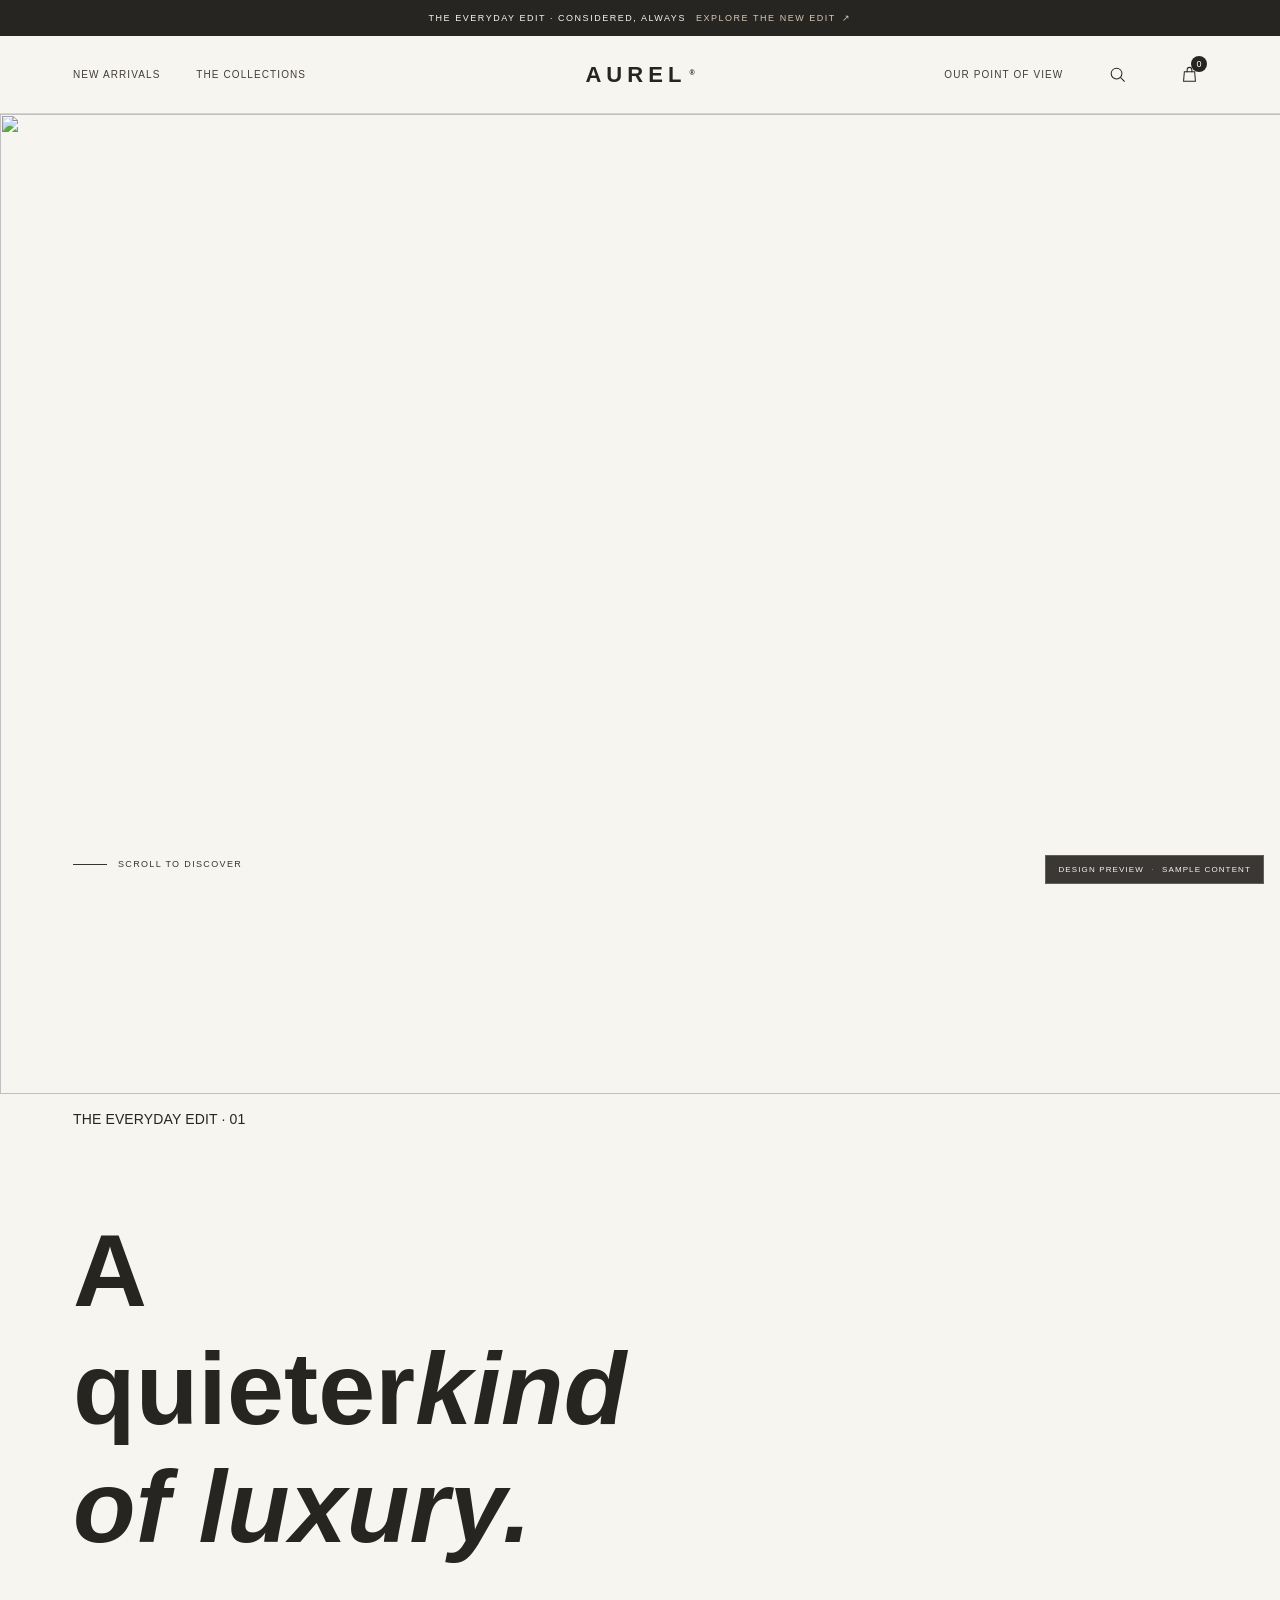
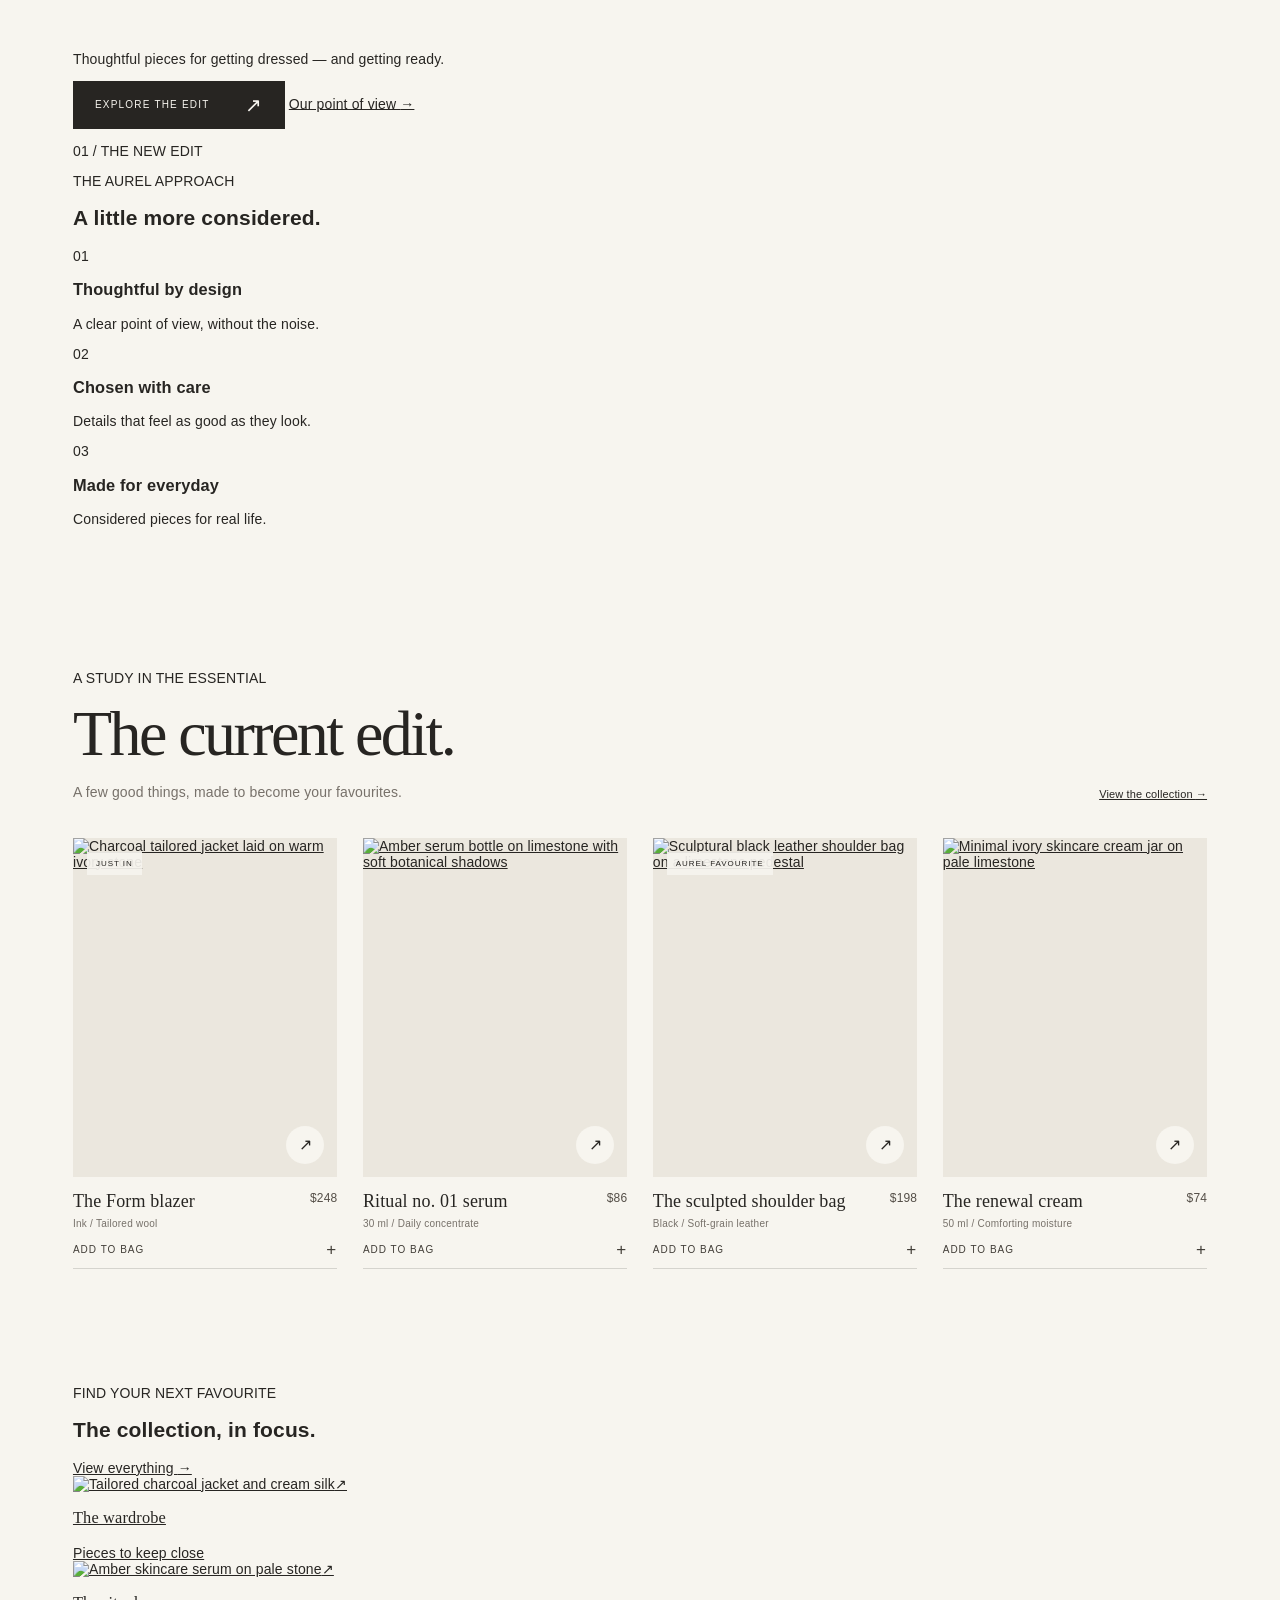
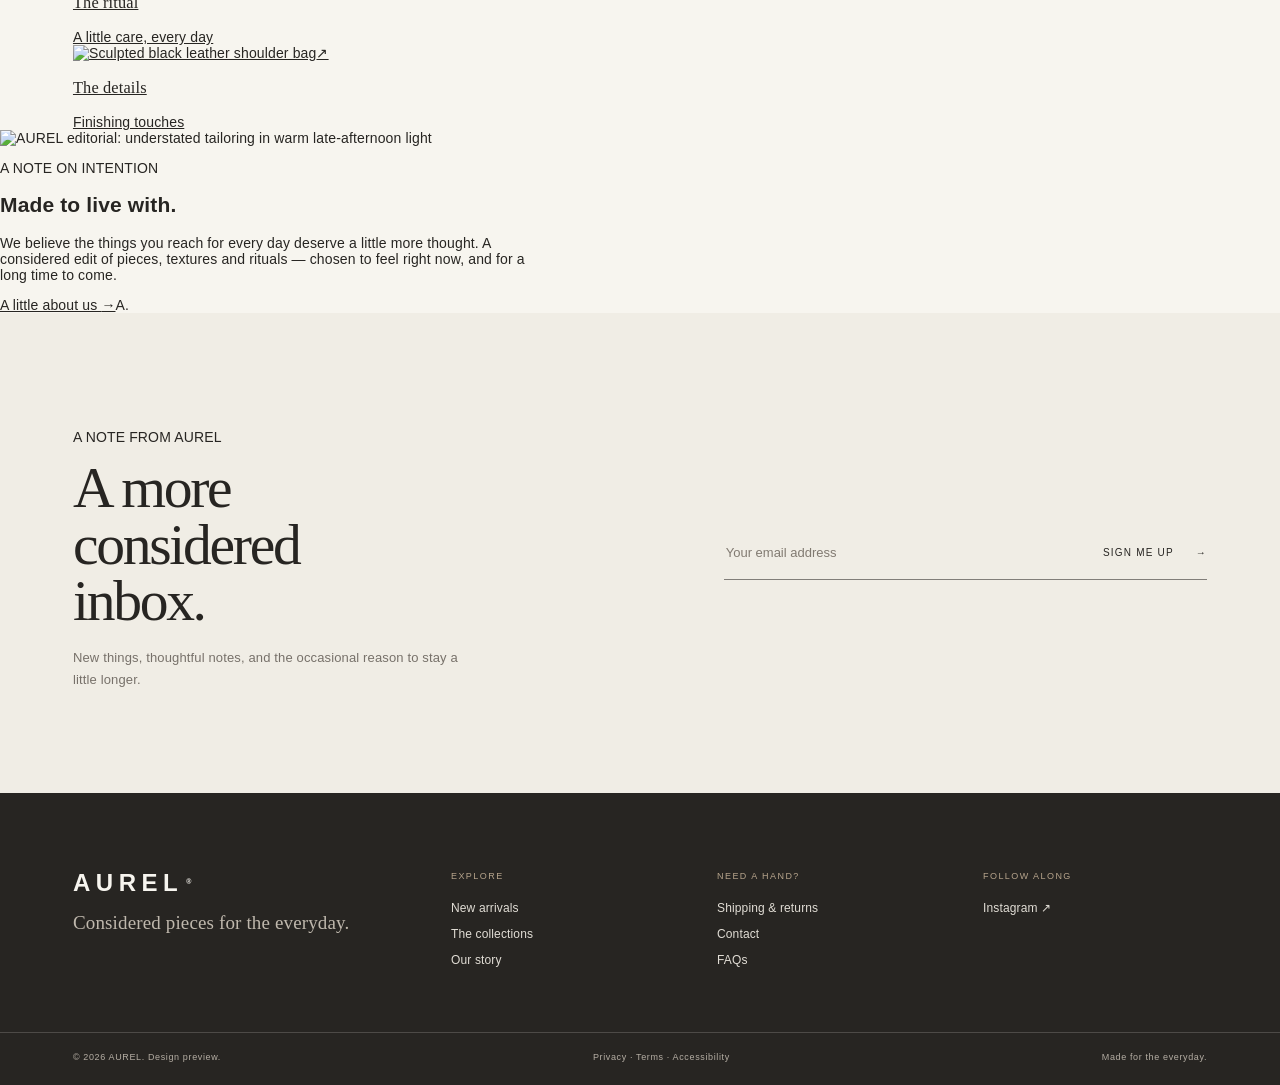
==== GAMANA/preview/index.html @ b832d26c "Build AUREL premium Shopify theme Co-authored-by: arena-agent <297053741+arena-agent@users.noreply.g" ====
<!doctype html>
<html lang="en">
  <head>
    <meta charset="utf-8">
    <meta name="viewport" content="width=device-width, initial-scale=1">
    <meta name="theme-color" content="#f7f5ef">
    <meta name="description" content="AUREL — a designer-led, premium Shopify theme preview.">
    <title>AUREL — A quieter kind of luxury</title>
    <link rel="stylesheet" href="assets/atelier.css">
    <link rel="stylesheet" href="preview.css">
  </head>
  <body class="atelier-demo">
    <a class="skip-link" href="#main">Skip to content</a>

    <div class="demo-announcement">
      <span>THE EVERYDAY EDIT · CONSIDERED, ALWAYS</span>
      <a href="#new" aria-label="Explore the new edit">Explore the new edit <span aria-hidden="true">↗</span></a>
    </div>

    <header class="demo-header">
      <button class="demo-menu-toggle" type="button" aria-expanded="false" aria-controls="mobileMenu" aria-label="Open menu">
        <span></span><span></span>
      </button>
      <nav class="demo-nav demo-nav--left" aria-label="Main navigation">
        <a href="#new">New arrivals</a>
        <a href="#collections">The collections</a>
      </nav>
      <a class="demo-wordmark" href="#top" aria-label="AUREL home">AUREL<span>®</span></a>
      <nav class="demo-nav demo-nav--right" aria-label="More navigation">
        <a href="#story">Our point of view</a>
        <button class="demo-icon-button" type="button" data-open-search aria-label="Search products">
          <svg viewBox="0 0 24 24" aria-hidden="true"><circle cx="10.8" cy="10.8" r="6.8"></circle><path d="m16 16 5 5"></path></svg>
        </button>
        <button class="demo-icon-button demo-bag-button" type="button" data-open-cart aria-label="Open shopping bag, 0 items">
          <svg viewBox="0 0 24 24" aria-hidden="true"><path d="M5.5 8.5h13l1 12h-15l1-12Z"></path><path d="M9 9V6a3 3 0 0 1 6 0v3"></path></svg>
          <span class="demo-cart-count" aria-live="polite">0</span>
        </button>
      </nav>
      <button class="demo-icon-button demo-mobile-search" type="button" data-open-search aria-label="Search products">
        <svg viewBox="0 0 24 24" aria-hidden="true"><circle cx="10.8" cy="10.8" r="6.8"></circle><path d="m16 16 5 5"></path></svg>
      </button>
    </header>

    <nav class="demo-mobile-menu" id="mobileMenu" aria-label="Mobile navigation" hidden>
      <a href="#new">New arrivals <span>01</span></a>
      <a href="#collections">The collections <span>02</span></a>
      <a href="#story">Our point of view <span>03</span></a>
    </nav>

    <main id="main">
      <section class="atelier-hero" id="top" aria-labelledby="hero-title">
        <div class="atelier-hero__media" aria-hidden="true">
          <img class="atelier-hero__image" src="assets/placeholder-editorial-hero.jpg" alt="" width="1568" height="980" fetchpriority="high">
        </div>
        <div class="atelier-hero__veil" aria-hidden="true"></div>
        <div class="atelier-hero__inner page-width">
          <div class="atelier-hero__copy">
            <p class="atelier-eyebrow">THE EVERYDAY EDIT · 01</p>
            <h1 class="atelier-hero__title" id="hero-title"><span>A quieter</span><em>kind of luxury.</em></h1>
            <p class="atelier-hero__body">Thoughtful pieces for getting dressed — and getting ready.</p>
            <div class="atelier-hero__actions">
              <a class="demo-button atelier-button" href="#new"><span>Explore the edit</span><span class="atelier-button__arrow" aria-hidden="true">↗</span></a>
              <a class="atelier-text-link" href="#story">Our point of view <span aria-hidden="true">→</span></a>
            </div>
          </div>
          <p class="atelier-hero__index" aria-hidden="true"><span>01</span> / THE NEW EDIT</p>
        </div>
        <div class="demo-scroll-hint" aria-hidden="true"><span></span>Scroll to discover</div>
      </section>

      <section class="atelier-values" aria-labelledby="values-title">
        <div class="atelier-values__inner page-width">
          <div class="atelier-values__intro">
            <p class="atelier-eyebrow">THE AUREL APPROACH</p>
            <h2 class="atelier-values__heading" id="values-title">A little more considered.</h2>
          </div>
          <div class="atelier-values__list">
            <article class="atelier-values__item"><span class="atelier-values__number">01</span><h3>Thoughtful by design</h3><p>A clear point of view, without the noise.</p></article>
            <article class="atelier-values__item"><span class="atelier-values__number">02</span><h3>Chosen with care</h3><p>Details that feel as good as they look.</p></article>
            <article class="atelier-values__item"><span class="atelier-values__number">03</span><h3>Made for everyday</h3><p>Considered pieces for real life.</p></article>
          </div>
        </div>
      </section>

      <section class="demo-products page-width" id="new" aria-labelledby="products-title">
        <div class="demo-section-heading">
          <div>
            <p class="atelier-eyebrow">A STUDY IN THE ESSENTIAL</p>
            <h2 id="products-title">The current edit.</h2>
            <p class="demo-section-intro">A few good things, made to become your favourites.</p>
          </div>
          <a class="atelier-text-link demo-view-all" href="#collections">View the collection <span aria-hidden="true">→</span></a>
        </div>
        <div class="demo-product-grid">
          <article class="demo-product-card">
            <a class="demo-product-image" href="#collections" aria-label="View The Form blazer">
              <span class="demo-product-tag">JUST IN</span>
              <img src="assets/placeholder-garment.jpg" alt="Charcoal tailored jacket laid on warm ivory stone" width="1024" height="1280" loading="lazy">
              <span class="demo-product-view" aria-hidden="true">↗</span>
            </a>
            <div class="demo-product-copy"><a href="#collections" class="demo-product-name">The Form blazer</a><span class="demo-product-price">$248</span><span class="demo-product-note">Ink / Tailored wool</span></div>
            <button class="demo-quick-add" type="button" data-add-item="The Form blazer">Add to bag <span aria-hidden="true">+</span></button>
          </article>
          <article class="demo-product-card">
            <a class="demo-product-image" href="#collections" aria-label="View Ritual no. 01 serum">
              <img src="assets/placeholder-serum.jpg" alt="Amber serum bottle on limestone with soft botanical shadows" width="1024" height="1280" loading="lazy">
              <span class="demo-product-view" aria-hidden="true">↗</span>
            </a>
            <div class="demo-product-copy"><a href="#collections" class="demo-product-name">Ritual no. 01 serum</a><span class="demo-product-price">$86</span><span class="demo-product-note">30 ml / Daily concentrate</span></div>
            <button class="demo-quick-add" type="button" data-add-item="Ritual no. 01 serum">Add to bag <span aria-hidden="true">+</span></button>
          </article>
          <article class="demo-product-card">
            <a class="demo-product-image" href="#collections" aria-label="View the Sculpted shoulder bag">
              <span class="demo-product-tag">AUREL FAVOURITE</span>
              <img src="assets/placeholder-bag.jpg" alt="Sculptural black leather shoulder bag on a limestone pedestal" width="1024" height="1280" loading="lazy">
              <span class="demo-product-view" aria-hidden="true">↗</span>
            </a>
            <div class="demo-product-copy"><a href="#collections" class="demo-product-name">The sculpted shoulder bag</a><span class="demo-product-price">$198</span><span class="demo-product-note">Black / Soft-grain leather</span></div>
            <button class="demo-quick-add" type="button" data-add-item="The sculpted shoulder bag">Add to bag <span aria-hidden="true">+</span></button>
          </article>
          <article class="demo-product-card">
            <a class="demo-product-image" href="#collections" aria-label="View the Renewal cream">
              <img src="assets/placeholder-cream.jpg" alt="Minimal ivory skincare cream jar on pale limestone" width="1024" height="1280" loading="lazy">
              <span class="demo-product-view" aria-hidden="true">↗</span>
            </a>
            <div class="demo-product-copy"><a href="#collections" class="demo-product-name">The renewal cream</a><span class="demo-product-price">$74</span><span class="demo-product-note">50 ml / Comforting moisture</span></div>
            <button class="demo-quick-add" type="button" data-add-item="The renewal cream">Add to bag <span aria-hidden="true">+</span></button>
          </article>
        </div>
        <a class="atelier-text-link demo-mobile-view-all" href="#collections">View the collection <span aria-hidden="true">→</span></a>
      </section>

      <section class="atelier-categories page-width" id="collections" aria-labelledby="collections-title">
        <div class="atelier-categories__heading-row">
          <div><p class="atelier-eyebrow">FIND YOUR NEXT FAVOURITE</p><h2 id="collections-title">The collection, in focus.</h2></div>
          <a class="atelier-text-link atelier-categories__all" href="#new">View everything <span aria-hidden="true">→</span></a>
        </div>
        <div class="atelier-categories__grid">
          <a class="atelier-category" href="#new"><div class="atelier-category__media"><img class="atelier-category__image" src="assets/placeholder-garment.jpg" alt="Tailored charcoal jacket and cream silk" width="1024" height="1280" loading="lazy"><span class="atelier-category__arrow" aria-hidden="true">↗</span></div><div class="atelier-category__meta"><h3>The wardrobe</h3><span>Pieces to keep close</span></div></a>
          <a class="atelier-category" href="#new"><div class="atelier-category__media"><img class="atelier-category__image" src="assets/placeholder-serum.jpg" alt="Amber skincare serum on pale stone" width="1024" height="1280" loading="lazy"><span class="atelier-category__arrow" aria-hidden="true">↗</span></div><div class="atelier-category__meta"><h3>The ritual</h3><span>A little care, every day</span></div></a>
          <a class="atelier-category" href="#new"><div class="atelier-category__media"><img class="atelier-category__image" src="assets/placeholder-bag.jpg" alt="Sculpted black leather shoulder bag" width="1024" height="1280" loading="lazy"><span class="atelier-category__arrow" aria-hidden="true">↗</span></div><div class="atelier-category__meta"><h3>The details</h3><span>Finishing touches</span></div></a>
        </div>
      </section>

      <section class="atelier-story" id="story" aria-labelledby="story-title">
        <div class="atelier-story__media"><img class="atelier-story__image" src="assets/placeholder-editorial-hero.jpg" alt="AUREL editorial: understated tailoring in warm late-afternoon light" width="1568" height="980" loading="lazy"></div>
        <div class="atelier-story__content"><div class="atelier-story__content-inner"><p class="atelier-eyebrow">A NOTE ON INTENTION</p><h2 class="atelier-story__title" id="story-title">Made to live with.</h2><div class="atelier-story__body"><p>We believe the things you reach for every day deserve a little more thought. A considered edit of pieces, textures and rituals — chosen to feel right now, and for a long time to come.</p></div><a class="atelier-text-link" href="#footer">A little about us <span aria-hidden="true">→</span></a><span class="atelier-story__mark" aria-hidden="true">A.</span></div></div>
      </section>

      <section class="demo-newsletter" aria-labelledby="newsletter-title">
        <div class="demo-newsletter__inner page-width">
          <div><p class="atelier-eyebrow">A NOTE FROM AUREL</p><h2 id="newsletter-title">A more considered inbox.</h2><p>New things, thoughtful notes, and the occasional reason to stay a little longer.</p></div>
          <form class="demo-newsletter-form" id="newsletterForm">
            <label class="visually-hidden" for="newsletterEmail">Your email address</label>
            <input id="newsletterEmail" name="email" type="email" placeholder="Your email address" autocomplete="email" required>
            <button type="submit" aria-label="Sign up for email notes">Sign me up <span aria-hidden="true">→</span></button>
            <p class="demo-newsletter-status" id="newsletterStatus" aria-live="polite"></p>
          </form>
        </div>
      </section>
    </main>

    <footer class="demo-footer" id="footer">
      <div class="demo-footer__top page-width">
        <div class="demo-footer__brand"><a class="demo-wordmark" href="#top">AUREL<span>®</span></a><p>Considered pieces for the everyday.</p></div>
        <div class="demo-footer__column"><p class="demo-footer__label">Explore</p><a href="#new">New arrivals</a><a href="#collections">The collections</a><a href="#story">Our story</a></div>
        <div class="demo-footer__column"><p class="demo-footer__label">Need a hand?</p><a href="#footer">Shipping & returns</a><a href="#footer">Contact</a><a href="#footer">FAQs</a></div>
        <div class="demo-footer__social"><p class="demo-footer__label">Follow along</p><a href="#footer" aria-label="Instagram">Instagram ↗</a></div>
      </div>
      <div class="demo-footer__bottom page-width"><span>© 2026 AUREL. Design preview.</span><span>Privacy · Terms · Accessibility</span><span>Made for the everyday.</span></div>
    </footer>

    <dialog class="demo-dialog" id="searchDialog" aria-labelledby="searchTitle">
      <div class="demo-dialog__top"><p class="atelier-eyebrow">SEARCH THE EDIT</p><button type="button" class="demo-close" data-close-dialog aria-label="Close search">×</button></div>
      <h2 id="searchTitle">What are you looking for?</h2>
      <form class="demo-search-form" method="dialog"><label class="visually-hidden" for="searchInput">Search products</label><input id="searchInput" type="search" placeholder="Try “serum” or “everyday bag”"><button type="submit" aria-label="Search">↗</button></form>
      <p class="demo-dialog-note">This is a visual prototype. Search will connect to Shopify when the theme is installed.</p>
    </dialog>

    <dialog class="demo-dialog demo-cart-dialog" id="cartDialog" aria-labelledby="cartTitle">
      <div class="demo-dialog__top"><p class="atelier-eyebrow">YOUR BAG <span id="dialogCartCount">(0)</span></p><button type="button" class="demo-close" data-close-dialog aria-label="Close shopping bag">×</button></div>
      <h2 id="cartTitle">Good things, thoughtfully chosen.</h2>
      <p id="cartMessage">Your bag is waiting for something special.</p>
      <a class="demo-button" href="#new" data-close-dialog>Continue exploring <span aria-hidden="true">→</span></a>
      <p class="demo-dialog-note">Sample cart only. Real products, prices and checkout are powered by Shopify in the finished theme.</p>
    </dialog>

    <aside class="preview-note" aria-label="Preview information">DESIGN PREVIEW <span>·</span> SAMPLE CONTENT</aside>
    <script src="preview.js" defer></script>
  </body>
</html>
---- GAMANA/preview/preview.css ----
:root {
  --demo-paper: #f7f5ef;
  --demo-ink: #272522;
  --demo-muted: #77716a;
  --demo-line: rgba(39, 37, 34, 0.16);
  --atelier-display-font: Georgia, 'Times New Roman', serif;
}

* { box-sizing: border-box; }
html { scroll-behavior: smooth; }
body.atelier-demo {
  margin: 0;
  background: var(--demo-paper);
  color: var(--demo-ink);
  font-family: Arial, Helvetica, sans-serif;
  font-size: 14px;
  letter-spacing: .01em;
  -webkit-font-smoothing: antialiased;
}
button, input { font: inherit; }
a { color: inherit; }
.page-width { width: min(100%, 1500px); margin-inline: auto; padding-inline: clamp(22px, 5.7vw, 88px); }
.visually-hidden, .skip-link:not(:focus) { position: absolute; width: 1px; height: 1px; padding: 0; margin: -1px; overflow: hidden; clip: rect(0,0,0,0); white-space: nowrap; border: 0; }
.skip-link:focus { position: fixed; z-index: 100; top: 12px; left: 12px; padding: 12px 18px; background: #fff; color: #111; }

.demo-announcement { height: 36px; display: flex; align-items: center; justify-content: center; gap: 10px; padding-inline: 16px; background: #272522; color: #f7f5ef; font-size: 9px; letter-spacing: .17em; text-transform: uppercase; }
.demo-announcement a { display: inline-flex; align-items: center; gap: 6px; color: #d7c8b2; text-decoration: none; }
.demo-announcement a:hover { color: #fff; }
.demo-header { position: relative; z-index: 10; display: grid; grid-template-columns: 1fr auto 1fr; align-items: center; height: 78px; padding-inline: clamp(22px, 5.7vw, 88px); border-bottom: 1px solid var(--demo-line); background: var(--demo-paper); }
.demo-nav { display: flex; align-items: center; gap: clamp(17px, 2.8vw, 42px); }
.demo-nav a { color: #413d37; font-size: 10px; letter-spacing: .11em; text-decoration: none; text-transform: uppercase; transition: color 160ms; }
.demo-nav a:hover { color: #9d8162; }
.demo-nav--right { justify-content: flex-end; }
.demo-wordmark { font-family: Arial, Helvetica, sans-serif; font-size: 22px; font-weight: 600; letter-spacing: .23em; line-height: 1; text-decoration: none; }
.demo-wordmark span { position: relative; top: -7px; margin-left: 3px; font-size: 7px; letter-spacing: 0; }
.demo-icon-button, .demo-menu-toggle { position: relative; display: inline-grid; width: 36px; height: 36px; place-items: center; padding: 0; border: 0; background: transparent; color: #272522; cursor: pointer; }
.demo-icon-button svg { width: 19px; height: 19px; fill: none; stroke: currentColor; stroke-width: 1.3; }
.demo-icon-button:hover { color: #a58a68; }
.demo-cart-count { position: absolute; top: -1px; right: 0; display: grid; min-width: 16px; height: 16px; place-items: center; border-radius: 50%; background: #272522; color: #fff; font-size: 9px; }
.demo-mobile-search, .demo-menu-toggle, .demo-mobile-menu { display: none; }
.demo-menu-toggle span { display: block; width: 18px; height: 1px; background: #272522; transition: transform 160ms; }
.demo-menu-toggle span + span { margin-top: 5px; }
.demo-menu-toggle[aria-expanded="true"] span:first-child { transform: translateY(3px) rotate(45deg); }
.demo-menu-toggle[aria-expanded="true"] span:last-child { transform: translateY(-3px) rotate(-45deg); }

.atelier-demo .atelier-hero { min-height: min(76vh, 820px); min-height: clamp(570px, 76vh, 820px); }
.atelier-demo .atelier-hero__image { object-position: 56% center; }
.atelier-demo .atelier-hero__copy { max-width: 650px; }
.atelier-demo .atelier-hero__title { font-size: clamp(58px, 8vw, 112px); }
.atelier-demo .atelier-eyebrow { font-family: Arial, Helvetica, sans-serif; }
.atelier-demo .atelier-hero .atelier-button { text-decoration: none; }
.atelier-demo .atelier-button__arrow { font-size: 20px; }
.demo-button { display: inline-flex; min-height: 48px; align-items: center; justify-content: space-between; gap: 35px; padding: 0 22px; background: #272522; color: #f7f5ef; font-size: 10px; font-weight: 500; letter-spacing: .12em; text-decoration: none; text-transform: uppercase; transition: background 160ms, color 160ms, transform 160ms; }
.demo-button:hover { background: transparent; color: #272522; transform: translateY(-2px); }
.demo-scroll-hint { position: absolute; left: clamp(22px, 5.7vw, 88px); bottom: 31px; display: flex; align-items: center; gap: 11px; color: #38342e; font-size: 9px; letter-spacing: .15em; text-transform: uppercase; }
.demo-scroll-hint span { width: 34px; height: 1px; background: currentColor; }

.atelier-demo .atelier-values__inner { max-width: 1500px; }
.demo-products { max-width: 1500px; padding-top: clamp(72px, 9vw, 126px); padding-bottom: clamp(75px, 8vw, 110px); }
.demo-section-heading { display: flex; align-items: end; justify-content: space-between; gap: 30px; margin-bottom: 34px; }
.demo-section-heading .atelier-eyebrow { margin-bottom: 16px; }
.demo-section-heading h2 { margin: 0; font-family: var(--atelier-display-font); font-size: clamp(42px, 5vw, 66px); font-weight: 400; letter-spacing: -.04em; line-height: 1; }
.demo-section-intro { margin: 15px 0 0; color: var(--demo-muted); font-size: 14px; line-height: 1.6; }
.demo-view-all { margin-bottom: 4px; font-size: 11px; }
.demo-product-grid { display: grid; grid-template-columns: repeat(4, minmax(0,1fr)); gap: clamp(13px, 2vw, 28px); }
.demo-product-card { min-width: 0; }
.demo-product-image { position: relative; display: block; overflow: hidden; aspect-ratio: .78; background: #ebe7de; }
.demo-product-image img { display: block; width: 100%; height: 100%; object-fit: cover; transition: transform .7s cubic-bezier(.2,.65,.3,1); }
.demo-product-card:hover .demo-product-image img { transform: scale(1.035); }
.demo-product-tag { position: absolute; z-index: 1; top: 14px; left: 14px; padding: 7px 9px; background: rgba(247,245,239,.92); color: #272522; font-size: 8px; letter-spacing: .12em; }
.demo-product-view { position: absolute; right: 13px; bottom: 13px; display: grid; width: 38px; height: 38px; place-items: center; border-radius: 50%; background: var(--demo-paper); color: var(--demo-ink); font-size: 16px; transition: transform 180ms; }
.demo-product-card:hover .demo-product-view { transform: rotate(45deg); }
.demo-product-copy { display: grid; grid-template-columns: 1fr auto; gap: 6px 8px; padding-top: 14px; }
.demo-product-name { overflow: hidden; color: var(--demo-ink); font-family: var(--atelier-display-font); font-size: 18px; text-overflow: ellipsis; text-decoration: none; white-space: nowrap; }
.demo-product-price { color: #544e47; font-size: 12px; }
.demo-product-note { grid-column: 1 / -1; color: var(--demo-muted); font-size: 10px; letter-spacing: .025em; }
.demo-quick-add { display: flex; width: 100%; justify-content: space-between; align-items: center; margin-top: 11px; padding: 0 0 8px; border: 0; border-bottom: 1px solid var(--demo-line); background: transparent; color: #423e38; cursor: pointer; font-size: 10px; letter-spacing: .1em; text-align: left; text-transform: uppercase; transition: border-color 160ms, color 160ms; }
.demo-quick-add span { font-size: 17px; }
.demo-quick-add:hover { border-color: #272522; color: #9d8162; }
.demo-mobile-view-all { display: none; }

.atelier-demo .atelier-categories { max-width: 1500px; }
.atelier-demo .atelier-category__meta h3 { font-family: var(--atelier-display-font); font-weight: 400; }
.atelier-demo .atelier-story__content-inner { max-width: 540px; }
.demo-newsletter { padding: clamp(62px, 8vw, 108px) 0; background: #f0ede5; }
.demo-newsletter__inner { display: grid; grid-template-columns: 1.1fr .9fr; gap: 60px; align-items: center; }
.demo-newsletter .atelier-eyebrow { margin-bottom: 15px; }
.demo-newsletter h2 { max-width: 10ch; margin: 0; font-family: var(--atelier-display-font); font-size: clamp(39px, 4.5vw, 61px); font-weight: 400; letter-spacing: -.04em; line-height: .98; }
.demo-newsletter__inner > div > p:last-child { max-width: 410px; margin: 17px 0 0; color: var(--demo-muted); font-size: 13px; line-height: 1.7; }
.demo-newsletter-form { position: relative; display: grid; grid-template-columns: 1fr auto; align-items: center; gap: 15px; border-bottom: 1px solid rgba(39,37,34,.55); }
.demo-newsletter-form input { width: 100%; min-width: 0; height: 54px; border: 0; outline: 0; background: transparent; color: var(--demo-ink); font-size: 13px; }
.demo-newsletter-form input::placeholder { color: #817a71; }
.demo-newsletter-form button { display: flex; align-items: center; gap: 22px; padding: 14px 0; border: 0; background: transparent; color: var(--demo-ink); cursor: pointer; font-size: 10px; letter-spacing: .12em; text-transform: uppercase; }
.demo-newsletter-form button:hover { color: #9d8162; }
.demo-newsletter-status { position: absolute; top: 100%; left: 0; margin: 9px 0 0; color: #4b6e54; font-size: 12px; }

.demo-footer { background: #272522; color: #f7f5ef; }
.demo-footer__top { display: grid; grid-template-columns: 1.5fr 1fr 1fr 1fr; gap: 42px; padding-top: 78px; padding-bottom: 65px; }
.demo-footer .demo-wordmark { display: inline-block; font-size: 24px; }
.demo-footer__brand p { margin: 17px 0 0; color: #bfb8ad; font-family: var(--atelier-display-font); font-size: 19px; }
.demo-footer__column, .demo-footer__social { display: flex; flex-direction: column; align-items: flex-start; gap: 12px; }
.demo-footer__label { margin: 0 0 8px; color: #b6a48c; font-size: 9px; letter-spacing: .16em; text-transform: uppercase; }
.demo-footer__column a, .demo-footer__social a { color: #e1ddd5; font-size: 12px; text-decoration: none; }
.demo-footer__column a:hover, .demo-footer__social a:hover { color: #b6a48c; }
.demo-footer__bottom { display: flex; justify-content: space-between; gap: 20px; padding-top: 19px; padding-bottom: 23px; border-top: 1px solid rgba(247,245,239,.18); color: #b5aea4; font-size: 9px; letter-spacing: .07em; }

.demo-dialog { width: min(650px, calc(100vw - 32px)); max-width: none; padding: clamp(25px, 5vw, 48px); border: 0; background: #f7f5ef; color: var(--demo-ink); box-shadow: 0 18px 80px rgba(0,0,0,.28); }
.demo-dialog::backdrop { background: rgba(26,24,22,.48); backdrop-filter: blur(3px); }
.demo-dialog__top { display: flex; justify-content: space-between; align-items: center; }
.demo-dialog__top .atelier-eyebrow { margin: 0; font-size: 9px; }
.demo-close { display: grid; width: 40px; height: 40px; place-items: center; border: 1px solid var(--demo-line); background: transparent; color: var(--demo-ink); cursor: pointer; font-size: 24px; }
.demo-dialog h2 { max-width: 13ch; margin: 40px 0 25px; font-family: var(--atelier-display-font); font-size: clamp(36px, 6vw, 58px); font-weight: 400; letter-spacing: -.04em; line-height: 1; }
.demo-search-form { display: flex; border-bottom: 1px solid var(--demo-ink); }
.demo-search-form input { flex: 1; min-width: 0; height: 50px; border: 0; outline: 0; background: transparent; font-size: 14px; }
.demo-search-form button { width: 48px; border: 0; background: transparent; color: var(--demo-ink); cursor: pointer; font-size: 20px; }
.demo-dialog-note { margin: 24px 0 0; color: var(--demo-muted); font-size: 11px; line-height: 1.6; }
.demo-cart-dialog > p:not(.demo-dialog-note) { margin: 0 0 24px; color: var(--demo-muted); font-size: 14px; }
.demo-cart-dialog .demo-button { margin-bottom: 4px; }
.preview-note { position: fixed; z-index: 50; right: 16px; bottom: 16px; padding: 9px 12px; border: 1px solid rgba(255,255,255,.2); background: rgba(39,37,34,.91); color: #f7f5ef; font-size: 8px; letter-spacing: .14em; text-transform: uppercase; backdrop-filter: blur(8px); }
.preview-note span { padding: 0 4px; color: #c5a984; }

@media (min-width: 750px) and (max-width: 1050px) {
  .demo-nav { gap: 15px; }
  .demo-nav a { font-size: 9px; }
  .demo-wordmark { font-size: 19px; }
  .demo-product-grid { grid-template-columns: repeat(2, minmax(0,1fr)); }
  .demo-product-image { aspect-ratio: .84; }
}
@media (max-width: 749px) {
  .demo-announcement { height: 34px; gap: 8px; font-size: 8px; letter-spacing: .12em; }
  .demo-announcement a { display: none; }
  .demo-header { grid-template-columns: 1fr auto 1fr; height: 65px; padding-inline: 13px; }
  .demo-menu-toggle { display: grid; justify-self: start; }
  .demo-nav { display: none; }
  .demo-wordmark { font-size: 19px; letter-spacing: .2em; }
  .demo-mobile-search { display: inline-grid; justify-self: end; }
  .demo-header > .demo-icon-button:not(.demo-mobile-search) { display: none; }
  .demo-header .demo-nav--right { display: flex; position: absolute; right: 13px; top: 14px; }
  .demo-header .demo-nav--right > a, .demo-header .demo-nav--right > [data-open-search] { display: none; }
  .demo-header .demo-nav--right > .demo-bag-button { display: inline-grid; }
  .demo-mobile-menu { position: absolute; z-index: 9; top: 99px; left: 0; right: 0; display: none; padding: 18px 23px 28px; border-bottom: 1px solid var(--demo-line); background: var(--demo-paper); }
  .demo-mobile-menu.is-open { display: grid; }
  .demo-mobile-menu a { display: flex; justify-content: space-between; padding: 15px 0; border-bottom: 1px solid var(--demo-line); font-family: var(--atelier-display-font); font-size: 26px; text-decoration: none; }
  .demo-mobile-menu a span { align-self: center; color: var(--demo-muted); font-family: Arial, sans-serif; font-size: 9px; letter-spacing: .1em; }
  .atelier-demo .atelier-hero { min-height: min(74svh, 700px); min-height: clamp(560px, 74svh, 700px); }
  .atelier-demo .atelier-hero__image { object-position: 60% center; }
  .atelier-demo .atelier-hero__veil { background: linear-gradient(0deg, rgba(247,245,239,.83), rgba(247,245,239,.45) 48%, rgba(247,245,239,.03) 100%); }
  .atelier-demo .atelier-hero__inner { padding: 30px 24px 68px; }
  .atelier-demo .atelier-hero__copy { padding-top: 40px; }
  .atelier-demo .atelier-hero__title { max-width: 8ch; font-size: clamp(55px, 13vw, 82px); }
  .atelier-demo .atelier-hero__body { max-width: 310px; margin-top: 16px; font-size: 14px; }
  .atelier-demo .atelier-hero__actions { gap: 13px 19px; margin-top: 22px; }
  .atelier-demo .atelier-hero .atelier-button { min-width: 190px; min-height: 46px; padding-inline: 18px; font-size: 9px; }
  .atelier-demo .atelier-hero__index { right: 20px; bottom: 18px; font-size: 8px; }
  .demo-scroll-hint { display: none; }
  .atelier-demo .atelier-values { padding: 60px 0; }
  .atelier-demo .atelier-values__inner { gap: 34px; }
  .atelier-demo .atelier-values__heading { font-size: 45px; }
  .atelier-demo .atelier-values__list { gap: 18px; }
  .atelier-demo .atelier-values__item { padding-top: 12px; }
  .atelier-demo .atelier-values__number { font-size: 9px; }
  .atelier-demo .atelier-values__item h3 { font-size: 10px; }
  .atelier-demo .atelier-values__item p { font-size: 12px; }
  .demo-products { padding-top: 68px; padding-bottom: 65px; }
  .demo-section-heading { display: block; margin-bottom: 24px; }
  .demo-section-heading h2 { font-size: 46px; }
  .demo-section-intro { max-width: 280px; font-size: 12px; }
  .demo-view-all { display: none; }
  .demo-product-grid { grid-template-columns: repeat(2, minmax(0,1fr)); gap: 25px 12px; }
  .demo-product-image { aspect-ratio: .74; }
  .demo-product-tag { top: 9px; left: 8px; padding: 6px 7px; font-size: 7px; }
  .demo-product-view { right: 8px; bottom: 8px; width: 32px; height: 32px; font-size: 13px; }
  .demo-product-copy { gap: 5px; padding-top: 10px; }
  .demo-product-name { font-size: 14px; }
  .demo-product-price { font-size: 10px; }
  .demo-product-note { font-size: 9px; }
  .demo-quick-add { margin-top: 8px; font-size: 8px; }
  .demo-mobile-view-all { display: inline-flex; margin-top: 25px; }
  .atelier-demo .atelier-categories { padding-top: 65px; padding-bottom: 66px; }
  .atelier-demo .atelier-categories__heading-row { margin-bottom: 21px; }
  .atelier-demo .atelier-categories__heading-row h2 { font-size: 42px; }
  .atelier-demo .atelier-categories__all { margin-top: 10px; font-size: 10px; }
  .atelier-demo .atelier-categories__grid { gap: 22px 11px; }
  .atelier-demo .atelier-category__media { aspect-ratio: .73; }
  .atelier-demo .atelier-category__arrow { right: 8px; bottom: 8px; width: 31px; height: 31px; font-size: 12px; }
  .atelier-demo .atelier-category__meta { padding-top: 9px; }
  .atelier-demo .atelier-category__meta h3 { font-size: 16px; }
  .atelier-demo .atelier-category__meta span { margin-top: 4px; font-size: 9px; }
  .atelier-demo .atelier-story { grid-template-columns: 1fr; }
  .atelier-demo .atelier-story__media { min-height: 0; aspect-ratio: .88; }
  .atelier-demo .atelier-story__image { min-height: 0; aspect-ratio: .88; object-fit: cover; object-position: 75% center; }
  .atelier-demo .atelier-story__content { padding: 48px 24px 54px; }
  .atelier-demo .atelier-story__title { font-size: 57px; }
  .atelier-demo .atelier-story__body { font-size: 13px; }
  .atelier-demo .atelier-story__mark { margin-top: 30px; }
  .demo-newsletter { padding: 57px 0 65px; }
  .demo-newsletter__inner { grid-template-columns: 1fr; gap: 30px; }
  .demo-newsletter h2 { max-width: 9ch; font-size: 46px; }
  .demo-newsletter__inner > div > p:last-child { font-size: 12px; }
  .demo-newsletter-form { gap: 8px; }
  .demo-newsletter-form input { height: 48px; font-size: 12px; }
  .demo-newsletter-form button { gap: 9px; font-size: 9px; }
  .demo-footer__top { grid-template-columns: repeat(2, 1fr); gap: 35px 20px; padding-top: 52px; padding-bottom: 42px; }
  .demo-footer__brand { grid-column: 1 / -1; }
  .demo-footer__brand p { font-size: 16px; }
  .demo-footer__bottom { flex-direction: column; gap: 10px; padding-top: 17px; padding-bottom: 19px; font-size: 8px; }
  .demo-dialog { padding: 25px 22px; }
  .demo-dialog h2 { margin-top: 31px; font-size: 42px; }
  .preview-note { right: 9px; bottom: 9px; padding: 7px 9px; font-size: 7px; }
}
@media (prefers-reduced-motion: reduce) {
  *, *::before, *::after { scroll-behavior: auto !important; transition-duration: .01ms !important; animation-duration: .01ms !important; }
}
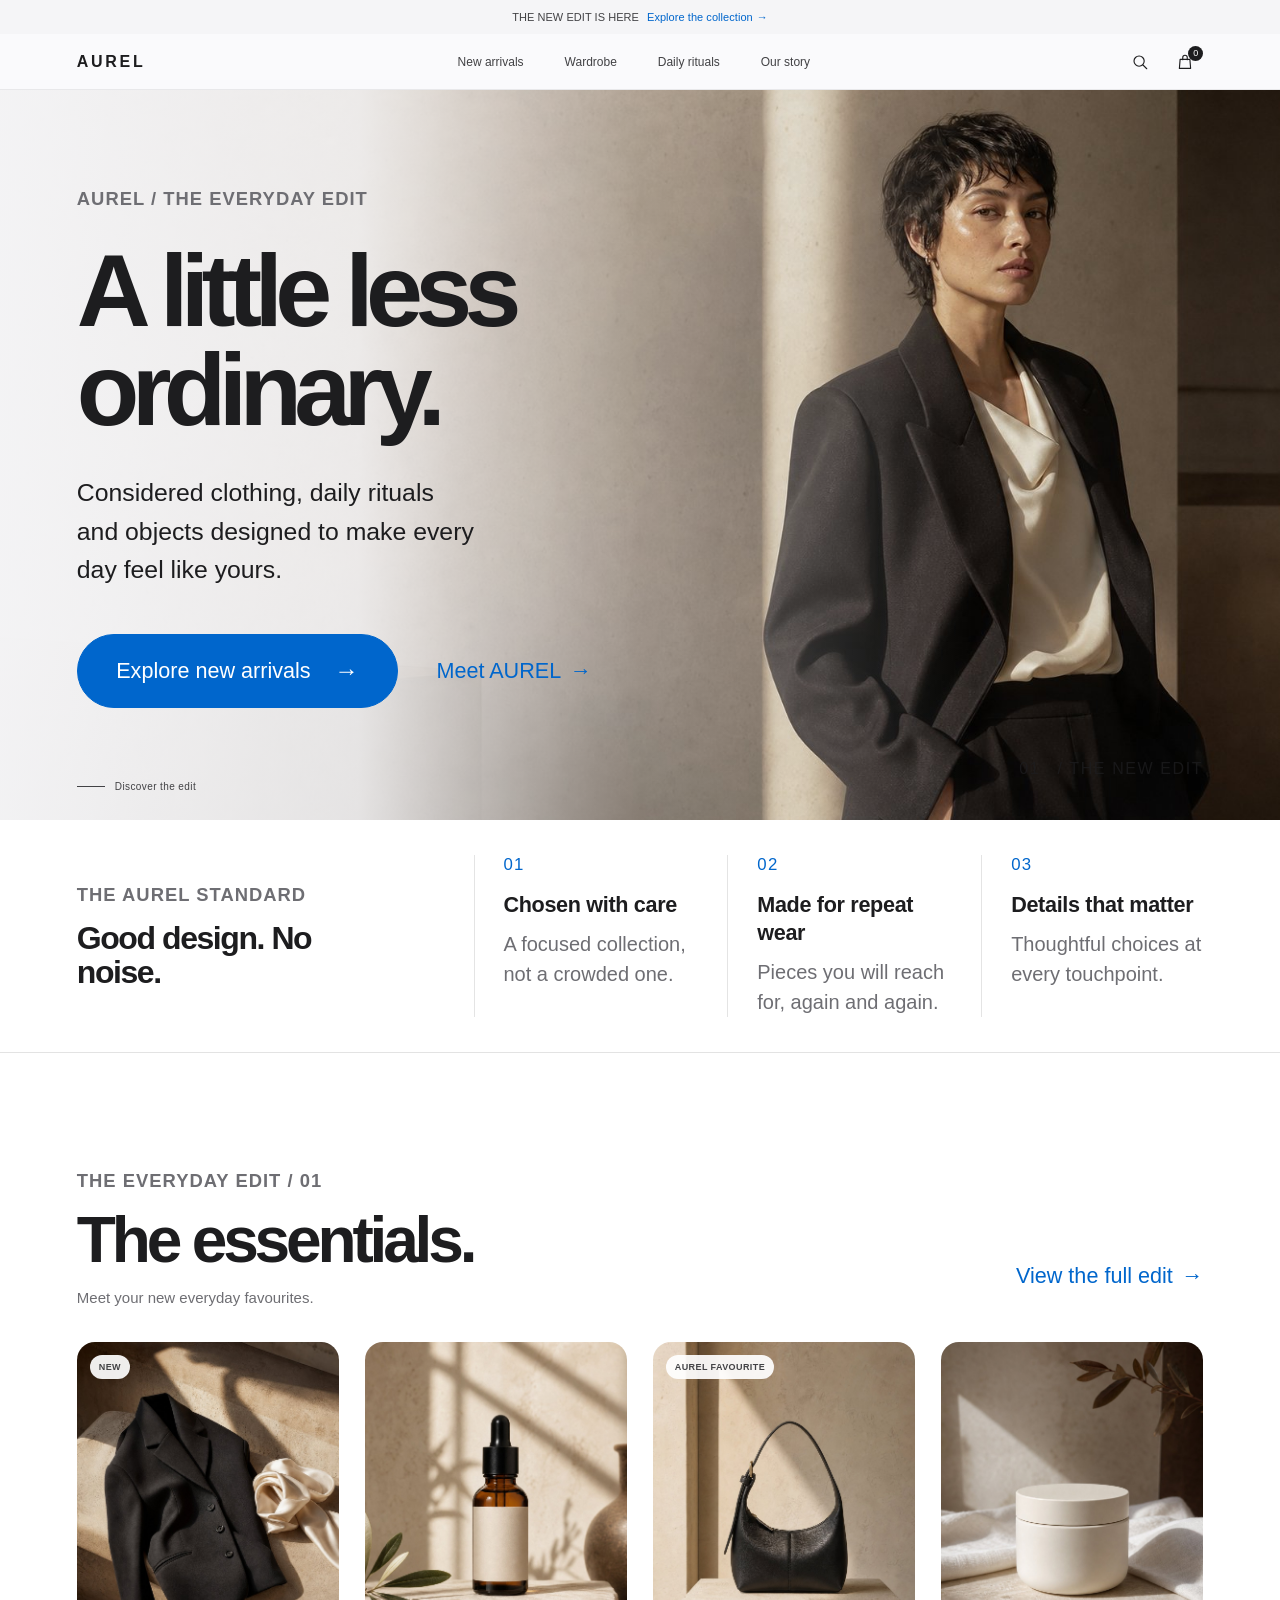
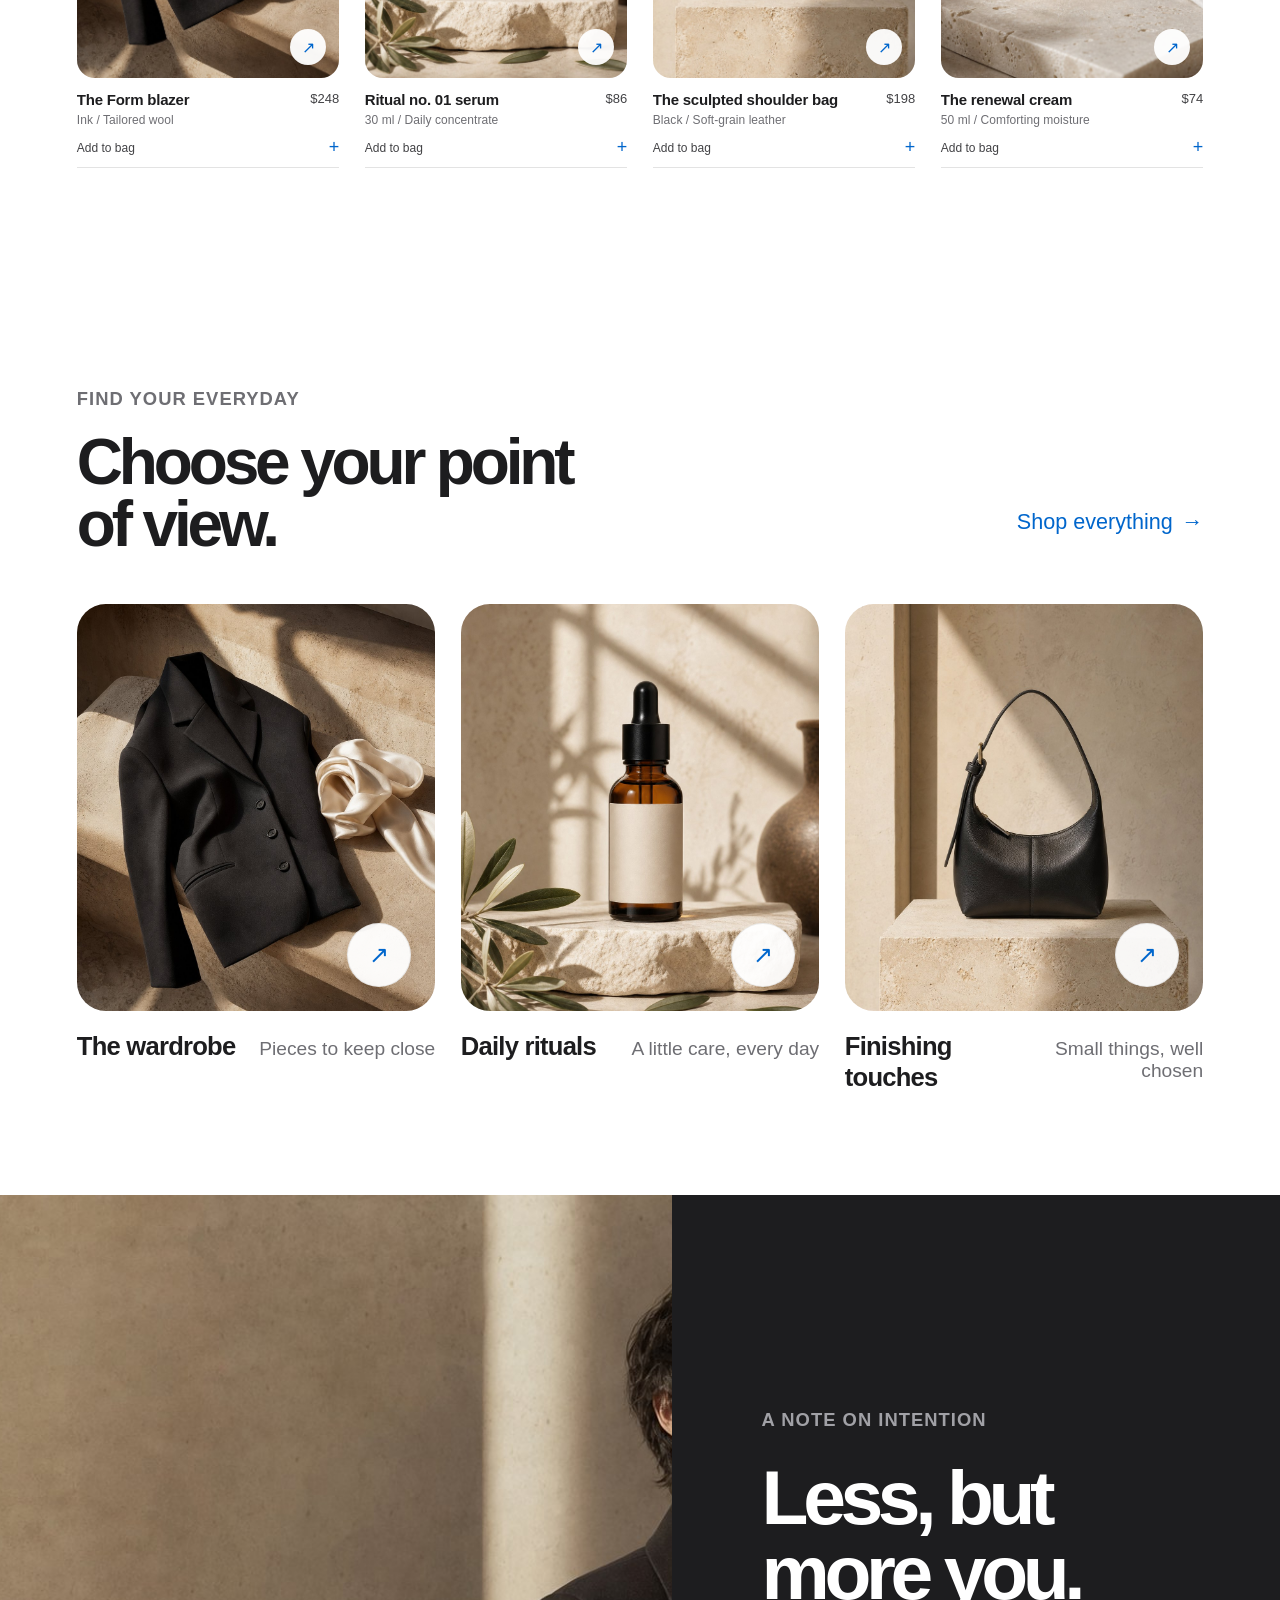
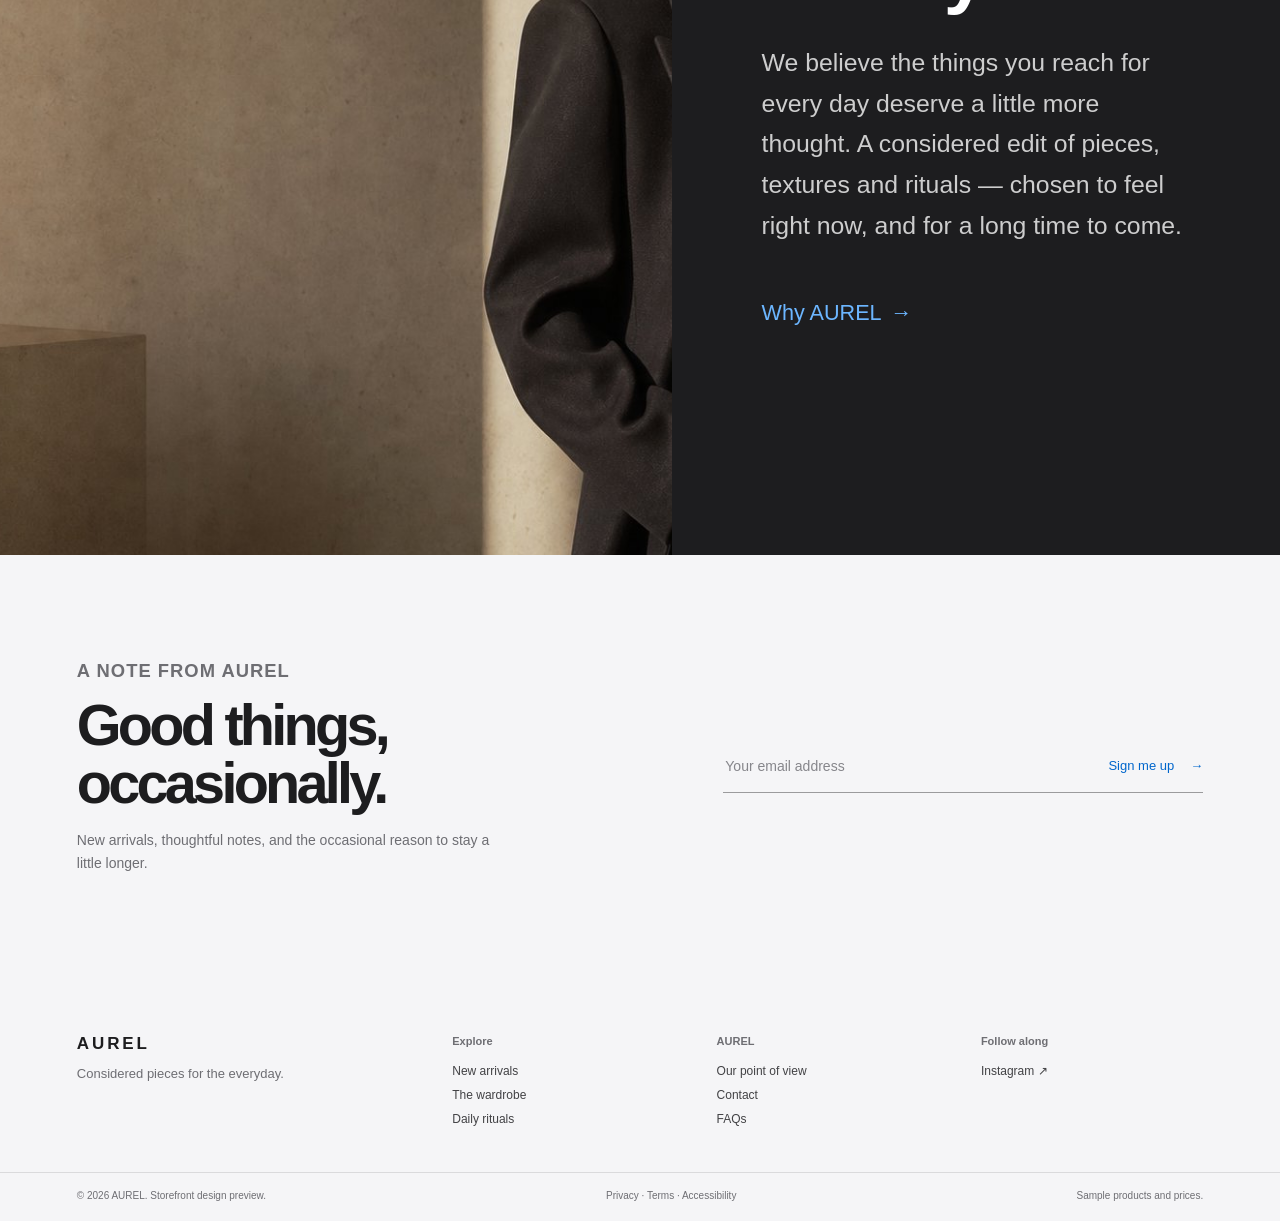
==== commit 8b17ac9c: "Refresh AUREL storefront and prepare upload package Co-authored-by: arena-agent <297053741+arena-age" ====
--- a/GAMANA/preview/index.html
+++ b/GAMANA/preview/index.html
@@ -3,81 +3,80 @@
   <head>
     <meta charset="utf-8">
     <meta name="viewport" content="width=device-width, initial-scale=1">
-    <meta name="theme-color" content="#f7f5ef">
-    <meta name="description" content="AUREL — a designer-led, premium Shopify theme preview.">
-    <title>AUREL — A quieter kind of luxury</title>
-    <link rel="stylesheet" href="assets/atelier.css">
+    <meta name="theme-color" content="#f5f5f7">
+    <meta name="description" content="AUREL — considered clothing, daily rituals and objects for the everyday.">
+    <title>AUREL — The everyday, made exceptional</title>
+    <link rel="stylesheet" href="../assets/atelier.css">
+    <link rel="stylesheet" href="../assets/storefront.css">
     <link rel="stylesheet" href="preview.css">
   </head>
   <body class="atelier-demo">
     <a class="skip-link" href="#main">Skip to content</a>
 
     <div class="demo-announcement">
-      <span>THE EVERYDAY EDIT · CONSIDERED, ALWAYS</span>
-      <a href="#new" aria-label="Explore the new edit">Explore the new edit <span aria-hidden="true">↗</span></a>
+      <span>THE NEW EDIT IS HERE</span>
+      <a href="#new">Explore the collection <span aria-hidden="true">→</span></a>
     </div>
 
     <header class="demo-header">
       <button class="demo-menu-toggle" type="button" aria-expanded="false" aria-controls="mobileMenu" aria-label="Open menu">
         <span></span><span></span>
       </button>
-      <nav class="demo-nav demo-nav--left" aria-label="Main navigation">
+      <a class="demo-wordmark" href="#top" aria-label="AUREL home">AUREL</a>
+      <nav class="demo-nav" aria-label="Main navigation">
         <a href="#new">New arrivals</a>
-        <a href="#collections">The collections</a>
+        <a href="#wardrobe">Wardrobe</a>
+        <a href="#rituals">Daily rituals</a>
+        <a href="#story">Our story</a>
       </nav>
-      <a class="demo-wordmark" href="#top" aria-label="AUREL home">AUREL<span>®</span></a>
-      <nav class="demo-nav demo-nav--right" aria-label="More navigation">
-        <a href="#story">Our point of view</a>
-        <button class="demo-icon-button" type="button" data-open-search aria-label="Search products">
+      <div class="demo-header-actions">
+        <button class="demo-icon-button" type="button" data-open-search aria-label="Search the collection">
           <svg viewBox="0 0 24 24" aria-hidden="true"><circle cx="10.8" cy="10.8" r="6.8"></circle><path d="m16 16 5 5"></path></svg>
         </button>
         <button class="demo-icon-button demo-bag-button" type="button" data-open-cart aria-label="Open shopping bag, 0 items">
           <svg viewBox="0 0 24 24" aria-hidden="true"><path d="M5.5 8.5h13l1 12h-15l1-12Z"></path><path d="M9 9V6a3 3 0 0 1 6 0v3"></path></svg>
           <span class="demo-cart-count" aria-live="polite">0</span>
         </button>
+      </div>
+      <nav class="demo-mobile-menu" id="mobileMenu" aria-label="Mobile navigation" hidden>
+        <a href="#new">New arrivals <span>01</span></a>
+        <a href="#wardrobe">Wardrobe <span>02</span></a>
+        <a href="#rituals">Daily rituals <span>03</span></a>
+        <a href="#story">Our story <span>04</span></a>
       </nav>
-      <button class="demo-icon-button demo-mobile-search" type="button" data-open-search aria-label="Search products">
-        <svg viewBox="0 0 24 24" aria-hidden="true"><circle cx="10.8" cy="10.8" r="6.8"></circle><path d="m16 16 5 5"></path></svg>
-      </button>
     </header>
-
-    <nav class="demo-mobile-menu" id="mobileMenu" aria-label="Mobile navigation" hidden>
-      <a href="#new">New arrivals <span>01</span></a>
-      <a href="#collections">The collections <span>02</span></a>
-      <a href="#story">Our point of view <span>03</span></a>
-    </nav>
 
     <main id="main">
       <section class="atelier-hero" id="top" aria-labelledby="hero-title">
         <div class="atelier-hero__media" aria-hidden="true">
-          <img class="atelier-hero__image" src="assets/placeholder-editorial-hero.jpg" alt="" width="1568" height="980" fetchpriority="high">
+          <img class="atelier-hero__image" src="../assets/placeholder-editorial-hero.jpg" alt="" width="1568" height="980" fetchpriority="high">
         </div>
         <div class="atelier-hero__veil" aria-hidden="true"></div>
         <div class="atelier-hero__inner page-width">
           <div class="atelier-hero__copy">
-            <p class="atelier-eyebrow">THE EVERYDAY EDIT · 01</p>
-            <h1 class="atelier-hero__title" id="hero-title"><span>A quieter</span><em>kind of luxury.</em></h1>
-            <p class="atelier-hero__body">Thoughtful pieces for getting dressed — and getting ready.</p>
+            <p class="atelier-eyebrow">AUREL / THE EVERYDAY EDIT</p>
+            <h1 class="atelier-hero__title" id="hero-title"><span>A little less</span><em>ordinary.</em></h1>
+            <p class="atelier-hero__body">Considered clothing, daily rituals and objects designed to make every day feel like yours.</p>
             <div class="atelier-hero__actions">
-              <a class="demo-button atelier-button" href="#new"><span>Explore the edit</span><span class="atelier-button__arrow" aria-hidden="true">↗</span></a>
-              <a class="atelier-text-link" href="#story">Our point of view <span aria-hidden="true">→</span></a>
+              <a class="demo-button atelier-button" href="#new"><span>Explore new arrivals</span><span class="atelier-button__arrow" aria-hidden="true">→</span></a>
+              <a class="atelier-text-link" href="#story">Meet AUREL <span aria-hidden="true">→</span></a>
             </div>
           </div>
           <p class="atelier-hero__index" aria-hidden="true"><span>01</span> / THE NEW EDIT</p>
         </div>
-        <div class="demo-scroll-hint" aria-hidden="true"><span></span>Scroll to discover</div>
+        <div class="demo-scroll-hint" aria-hidden="true"><span></span>Discover the edit</div>
       </section>
 
       <section class="atelier-values" aria-labelledby="values-title">
         <div class="atelier-values__inner page-width">
           <div class="atelier-values__intro">
-            <p class="atelier-eyebrow">THE AUREL APPROACH</p>
-            <h2 class="atelier-values__heading" id="values-title">A little more considered.</h2>
+            <p class="atelier-eyebrow">THE AUREL STANDARD</p>
+            <h2 class="atelier-values__heading" id="values-title">Good design. No noise.</h2>
           </div>
           <div class="atelier-values__list">
-            <article class="atelier-values__item"><span class="atelier-values__number">01</span><h3>Thoughtful by design</h3><p>A clear point of view, without the noise.</p></article>
-            <article class="atelier-values__item"><span class="atelier-values__number">02</span><h3>Chosen with care</h3><p>Details that feel as good as they look.</p></article>
-            <article class="atelier-values__item"><span class="atelier-values__number">03</span><h3>Made for everyday</h3><p>Considered pieces for real life.</p></article>
+            <article class="atelier-values__item"><span class="atelier-values__number">01</span><h3>Chosen with care</h3><p>A focused collection, not a crowded one.</p></article>
+            <article class="atelier-values__item"><span class="atelier-values__number">02</span><h3>Made for repeat wear</h3><p>Pieces you will reach for, again and again.</p></article>
+            <article class="atelier-values__item"><span class="atelier-values__number">03</span><h3>Details that matter</h3><p>Thoughtful choices at every touchpoint.</p></article>
           </div>
         </div>
       </section>
@@ -85,71 +84,72 @@
       <section class="demo-products page-width" id="new" aria-labelledby="products-title">
         <div class="demo-section-heading">
           <div>
-            <p class="atelier-eyebrow">A STUDY IN THE ESSENTIAL</p>
-            <h2 id="products-title">The current edit.</h2>
-            <p class="demo-section-intro">A few good things, made to become your favourites.</p>
+            <p class="atelier-eyebrow">THE EVERYDAY EDIT / 01</p>
+            <h2 id="products-title">The essentials.</h2>
+            <p class="demo-section-intro">Meet your new everyday favourites.</p>
           </div>
-          <a class="atelier-text-link demo-view-all" href="#collections">View the collection <span aria-hidden="true">→</span></a>
+          <a class="atelier-text-link demo-view-all" href="#wardrobe">View the full edit <span aria-hidden="true">→</span></a>
         </div>
         <div class="demo-product-grid">
-          <article class="demo-product-card">
-            <a class="demo-product-image" href="#collections" aria-label="View The Form blazer">
-              <span class="demo-product-tag">JUST IN</span>
-              <img src="assets/placeholder-garment.jpg" alt="Charcoal tailored jacket laid on warm ivory stone" width="1024" height="1280" loading="lazy">
+          <article class="demo-product-card" data-product-name="The Form blazer">
+            <a class="demo-product-image" href="#wardrobe" aria-label="View The Form blazer">
+              <span class="demo-product-tag">NEW</span>
+              <img src="../assets/placeholder-garment.jpg" alt="Charcoal tailored jacket laid on warm ivory stone" width="1024" height="1280" loading="lazy">
               <span class="demo-product-view" aria-hidden="true">↗</span>
             </a>
-            <div class="demo-product-copy"><a href="#collections" class="demo-product-name">The Form blazer</a><span class="demo-product-price">$248</span><span class="demo-product-note">Ink / Tailored wool</span></div>
+            <div class="demo-product-copy"><a href="#wardrobe" class="demo-product-name">The Form blazer</a><span class="demo-product-price">$248</span><span class="demo-product-note">Ink / Tailored wool</span></div>
             <button class="demo-quick-add" type="button" data-add-item="The Form blazer">Add to bag <span aria-hidden="true">+</span></button>
           </article>
-          <article class="demo-product-card">
-            <a class="demo-product-image" href="#collections" aria-label="View Ritual no. 01 serum">
-              <img src="assets/placeholder-serum.jpg" alt="Amber serum bottle on limestone with soft botanical shadows" width="1024" height="1280" loading="lazy">
+          <article class="demo-product-card" data-product-name="Ritual no. 01 serum">
+            <a class="demo-product-image" href="#rituals" aria-label="View Ritual no. 01 serum">
+              <img src="../assets/placeholder-serum.jpg" alt="Amber serum bottle on limestone with soft botanical shadows" width="1024" height="1280" loading="lazy">
               <span class="demo-product-view" aria-hidden="true">↗</span>
             </a>
-            <div class="demo-product-copy"><a href="#collections" class="demo-product-name">Ritual no. 01 serum</a><span class="demo-product-price">$86</span><span class="demo-product-note">30 ml / Daily concentrate</span></div>
+            <div class="demo-product-copy"><a href="#rituals" class="demo-product-name">Ritual no. 01 serum</a><span class="demo-product-price">$86</span><span class="demo-product-note">30 ml / Daily concentrate</span></div>
             <button class="demo-quick-add" type="button" data-add-item="Ritual no. 01 serum">Add to bag <span aria-hidden="true">+</span></button>
           </article>
-          <article class="demo-product-card">
-            <a class="demo-product-image" href="#collections" aria-label="View the Sculpted shoulder bag">
+          <article class="demo-product-card" data-product-name="The sculpted shoulder bag">
+            <a class="demo-product-image" href="#wardrobe" aria-label="View the sculpted shoulder bag">
               <span class="demo-product-tag">AUREL FAVOURITE</span>
-              <img src="assets/placeholder-bag.jpg" alt="Sculptural black leather shoulder bag on a limestone pedestal" width="1024" height="1280" loading="lazy">
+              <img src="../assets/placeholder-bag.jpg" alt="Sculptural black leather shoulder bag on a limestone pedestal" width="1024" height="1280" loading="lazy">
               <span class="demo-product-view" aria-hidden="true">↗</span>
             </a>
-            <div class="demo-product-copy"><a href="#collections" class="demo-product-name">The sculpted shoulder bag</a><span class="demo-product-price">$198</span><span class="demo-product-note">Black / Soft-grain leather</span></div>
+            <div class="demo-product-copy"><a href="#wardrobe" class="demo-product-name">The sculpted shoulder bag</a><span class="demo-product-price">$198</span><span class="demo-product-note">Black / Soft-grain leather</span></div>
             <button class="demo-quick-add" type="button" data-add-item="The sculpted shoulder bag">Add to bag <span aria-hidden="true">+</span></button>
           </article>
-          <article class="demo-product-card">
-            <a class="demo-product-image" href="#collections" aria-label="View the Renewal cream">
-              <img src="assets/placeholder-cream.jpg" alt="Minimal ivory skincare cream jar on pale limestone" width="1024" height="1280" loading="lazy">
+          <article class="demo-product-card" data-product-name="The renewal cream">
+            <a class="demo-product-image" href="#rituals" aria-label="View the renewal cream">
+              <img src="../assets/placeholder-cream.jpg" alt="Minimal ivory skincare cream jar on pale limestone" width="1024" height="1280" loading="lazy">
               <span class="demo-product-view" aria-hidden="true">↗</span>
             </a>
-            <div class="demo-product-copy"><a href="#collections" class="demo-product-name">The renewal cream</a><span class="demo-product-price">$74</span><span class="demo-product-note">50 ml / Comforting moisture</span></div>
+            <div class="demo-product-copy"><a href="#rituals" class="demo-product-name">The renewal cream</a><span class="demo-product-price">$74</span><span class="demo-product-note">50 ml / Comforting moisture</span></div>
             <button class="demo-quick-add" type="button" data-add-item="The renewal cream">Add to bag <span aria-hidden="true">+</span></button>
           </article>
         </div>
-        <a class="atelier-text-link demo-mobile-view-all" href="#collections">View the collection <span aria-hidden="true">→</span></a>
+        <p class="demo-search-empty" id="searchEmpty" hidden>No products match that search. Try a different word.</p>
+        <a class="atelier-text-link demo-mobile-view-all" href="#wardrobe">View the full edit <span aria-hidden="true">→</span></a>
       </section>
 
-      <section class="atelier-categories page-width" id="collections" aria-labelledby="collections-title">
+      <section class="atelier-categories page-width" id="wardrobe" aria-labelledby="collections-title">
         <div class="atelier-categories__heading-row">
-          <div><p class="atelier-eyebrow">FIND YOUR NEXT FAVOURITE</p><h2 id="collections-title">The collection, in focus.</h2></div>
-          <a class="atelier-text-link atelier-categories__all" href="#new">View everything <span aria-hidden="true">→</span></a>
+          <div><p class="atelier-eyebrow">FIND YOUR EVERYDAY</p><h2 id="collections-title">Choose your point of view.</h2></div>
+          <a class="atelier-text-link atelier-categories__all" href="#new">Shop everything <span aria-hidden="true">→</span></a>
         </div>
         <div class="atelier-categories__grid">
-          <a class="atelier-category" href="#new"><div class="atelier-category__media"><img class="atelier-category__image" src="assets/placeholder-garment.jpg" alt="Tailored charcoal jacket and cream silk" width="1024" height="1280" loading="lazy"><span class="atelier-category__arrow" aria-hidden="true">↗</span></div><div class="atelier-category__meta"><h3>The wardrobe</h3><span>Pieces to keep close</span></div></a>
-          <a class="atelier-category" href="#new"><div class="atelier-category__media"><img class="atelier-category__image" src="assets/placeholder-serum.jpg" alt="Amber skincare serum on pale stone" width="1024" height="1280" loading="lazy"><span class="atelier-category__arrow" aria-hidden="true">↗</span></div><div class="atelier-category__meta"><h3>The ritual</h3><span>A little care, every day</span></div></a>
-          <a class="atelier-category" href="#new"><div class="atelier-category__media"><img class="atelier-category__image" src="assets/placeholder-bag.jpg" alt="Sculpted black leather shoulder bag" width="1024" height="1280" loading="lazy"><span class="atelier-category__arrow" aria-hidden="true">↗</span></div><div class="atelier-category__meta"><h3>The details</h3><span>Finishing touches</span></div></a>
+          <a class="atelier-category" href="#new"><div class="atelier-category__media"><img class="atelier-category__image" src="../assets/placeholder-garment.jpg" alt="Tailored charcoal jacket and cream silk" width="1024" height="1280" loading="lazy"><span class="atelier-category__arrow" aria-hidden="true">↗</span></div><div class="atelier-category__meta"><h3>The wardrobe</h3><span>Pieces to keep close</span></div></a>
+          <a class="atelier-category" id="rituals" href="#new"><div class="atelier-category__media"><img class="atelier-category__image" src="../assets/placeholder-serum.jpg" alt="Amber skincare serum on pale stone" width="1024" height="1280" loading="lazy"><span class="atelier-category__arrow" aria-hidden="true">↗</span></div><div class="atelier-category__meta"><h3>Daily rituals</h3><span>A little care, every day</span></div></a>
+          <a class="atelier-category" href="#new"><div class="atelier-category__media"><img class="atelier-category__image" src="../assets/placeholder-bag.jpg" alt="Sculpted black leather shoulder bag" width="1024" height="1280" loading="lazy"><span class="atelier-category__arrow" aria-hidden="true">↗</span></div><div class="atelier-category__meta"><h3>Finishing touches</h3><span>Small things, well chosen</span></div></a>
         </div>
       </section>
 
       <section class="atelier-story" id="story" aria-labelledby="story-title">
-        <div class="atelier-story__media"><img class="atelier-story__image" src="assets/placeholder-editorial-hero.jpg" alt="AUREL editorial: understated tailoring in warm late-afternoon light" width="1568" height="980" loading="lazy"></div>
-        <div class="atelier-story__content"><div class="atelier-story__content-inner"><p class="atelier-eyebrow">A NOTE ON INTENTION</p><h2 class="atelier-story__title" id="story-title">Made to live with.</h2><div class="atelier-story__body"><p>We believe the things you reach for every day deserve a little more thought. A considered edit of pieces, textures and rituals — chosen to feel right now, and for a long time to come.</p></div><a class="atelier-text-link" href="#footer">A little about us <span aria-hidden="true">→</span></a><span class="atelier-story__mark" aria-hidden="true">A.</span></div></div>
+        <div class="atelier-story__media"><img class="atelier-story__image" src="../assets/placeholder-editorial-hero.jpg" alt="AUREL editorial: understated tailoring in warm late-afternoon light" width="1568" height="980" loading="lazy"></div>
+        <div class="atelier-story__content"><div class="atelier-story__content-inner"><p class="atelier-eyebrow">A NOTE ON INTENTION</p><h2 class="atelier-story__title" id="story-title">Less, but more you.</h2><div class="atelier-story__body"><p>We believe the things you reach for every day deserve a little more thought. A considered edit of pieces, textures and rituals — chosen to feel right now, and for a long time to come.</p></div><a class="atelier-text-link" href="#footer">Why AUREL <span aria-hidden="true">→</span></a></div></div>
       </section>
 
       <section class="demo-newsletter" aria-labelledby="newsletter-title">
         <div class="demo-newsletter__inner page-width">
-          <div><p class="atelier-eyebrow">A NOTE FROM AUREL</p><h2 id="newsletter-title">A more considered inbox.</h2><p>New things, thoughtful notes, and the occasional reason to stay a little longer.</p></div>
+          <div><p class="atelier-eyebrow">A NOTE FROM AUREL</p><h2 id="newsletter-title">Good things, occasionally.</h2><p>New arrivals, thoughtful notes, and the occasional reason to stay a little longer.</p></div>
           <form class="demo-newsletter-form" id="newsletterForm">
             <label class="visually-hidden" for="newsletterEmail">Your email address</label>
             <input id="newsletterEmail" name="email" type="email" placeholder="Your email address" autocomplete="email" required>
@@ -162,30 +162,33 @@
 
     <footer class="demo-footer" id="footer">
       <div class="demo-footer__top page-width">
-        <div class="demo-footer__brand"><a class="demo-wordmark" href="#top">AUREL<span>®</span></a><p>Considered pieces for the everyday.</p></div>
-        <div class="demo-footer__column"><p class="demo-footer__label">Explore</p><a href="#new">New arrivals</a><a href="#collections">The collections</a><a href="#story">Our story</a></div>
-        <div class="demo-footer__column"><p class="demo-footer__label">Need a hand?</p><a href="#footer">Shipping & returns</a><a href="#footer">Contact</a><a href="#footer">FAQs</a></div>
+        <div class="demo-footer__brand"><a class="demo-wordmark" href="#top">AUREL</a><p>Considered pieces for the everyday.</p></div>
+        <div class="demo-footer__column"><p class="demo-footer__label">Explore</p><a href="#new">New arrivals</a><a href="#wardrobe">The wardrobe</a><a href="#rituals">Daily rituals</a></div>
+        <div class="demo-footer__column"><p class="demo-footer__label">AUREL</p><a href="#story">Our point of view</a><a href="#footer">Contact</a><a href="#footer">FAQs</a></div>
         <div class="demo-footer__social"><p class="demo-footer__label">Follow along</p><a href="#footer" aria-label="Instagram">Instagram ↗</a></div>
       </div>
-      <div class="demo-footer__bottom page-width"><span>© 2026 AUREL. Design preview.</span><span>Privacy · Terms · Accessibility</span><span>Made for the everyday.</span></div>
+      <div class="demo-footer__bottom page-width"><span>© 2026 AUREL. Storefront design preview.</span><span>Privacy · Terms · Accessibility</span><span>Sample products and prices.</span></div>
     </footer>
 
     <dialog class="demo-dialog" id="searchDialog" aria-labelledby="searchTitle">
       <div class="demo-dialog__top"><p class="atelier-eyebrow">SEARCH THE EDIT</p><button type="button" class="demo-close" data-close-dialog aria-label="Close search">×</button></div>
       <h2 id="searchTitle">What are you looking for?</h2>
-      <form class="demo-search-form" method="dialog"><label class="visually-hidden" for="searchInput">Search products</label><input id="searchInput" type="search" placeholder="Try “serum” or “everyday bag”"><button type="submit" aria-label="Search">↗</button></form>
-      <p class="demo-dialog-note">This is a visual prototype. Search will connect to Shopify when the theme is installed.</p>
+      <form class="demo-search-form" id="searchForm">
+        <label class="visually-hidden" for="searchInput">Search products</label>
+        <input id="searchInput" type="search" placeholder="Try “serum” or “everyday bag”" autocomplete="off">
+        <button type="submit" aria-label="Search products">↗</button>
+      </form>
+      <p class="demo-dialog-note">Search this preview's sample products. The live Shopify theme searches your store catalog.</p>
     </dialog>
 
     <dialog class="demo-dialog demo-cart-dialog" id="cartDialog" aria-labelledby="cartTitle">
       <div class="demo-dialog__top"><p class="atelier-eyebrow">YOUR BAG <span id="dialogCartCount">(0)</span></p><button type="button" class="demo-close" data-close-dialog aria-label="Close shopping bag">×</button></div>
-      <h2 id="cartTitle">Good things, thoughtfully chosen.</h2>
+      <h2 id="cartTitle">A good choice.</h2>
       <p id="cartMessage">Your bag is waiting for something special.</p>
       <a class="demo-button" href="#new" data-close-dialog>Continue exploring <span aria-hidden="true">→</span></a>
-      <p class="demo-dialog-note">Sample cart only. Real products, prices and checkout are powered by Shopify in the finished theme.</p>
+      <p class="demo-dialog-note">Sample bag only. Real products, prices and checkout are powered by Shopify.</p>
     </dialog>
 
-    <aside class="preview-note" aria-label="Preview information">DESIGN PREVIEW <span>·</span> SAMPLE CONTENT</aside>
     <script src="preview.js" defer></script>
   </body>
 </html>
--- a/GAMANA/assets/atelier.css
+++ b/GAMANA/assets/atelier.css
@@ -0,0 +1,1002 @@
+/*
+  AUREL / Atelier visual layer
+  Built on Shopify Dawn. Keep commerce behavior in the theme's Liquid/JS;
+  this file is for the art direction and responsive presentation.
+*/
+:root {
+  --atelier-ink: #272522;
+  --atelier-muted: #77716a;
+  --atelier-paper: #f7f5ef;
+  --atelier-sand: #ebe7de;
+  --atelier-taupe: #d8cfc2;
+  --atelier-line: rgba(39, 37, 34, 0.16);
+  --atelier-gold: #a78b68;
+  --atelier-gutter: clamp(2rem, 5.7vw, 8.8rem);
+  --atelier-content: 150rem;
+}
+
+html {
+  scroll-behavior: smooth;
+}
+
+body {
+  letter-spacing: 0.01em;
+  color: var(--atelier-ink);
+  background: var(--atelier-paper);
+}
+
+h1,
+h2,
+h3,
+h4,
+.h0,
+.h1,
+.h2,
+.h3,
+.h4,
+.h5,
+.h6 {
+  font-family: var(--atelier-display-font, var(--font-heading-family));
+  font-weight: 400;
+  letter-spacing: -0.035em;
+}
+
+/* A quiet, consistent control language */
+.button,
+.shopify-challenge__button,
+.customer button {
+  min-height: 4.8rem;
+  padding: 0 2.5rem;
+  border-radius: 0;
+  font-size: 1.05rem;
+  font-weight: 500;
+  letter-spacing: 0.12em;
+  line-height: 1;
+  text-transform: uppercase;
+  transition: color 180ms ease, background-color 180ms ease, border-color 180ms ease, transform 180ms ease;
+}
+
+.button:focus-visible,
+a:focus-visible,
+button:focus-visible,
+input:focus-visible,
+select:focus-visible,
+textarea:focus-visible,
+summary:focus-visible {
+  outline: 0.2rem solid var(--atelier-gold);
+  outline-offset: 0.35rem;
+}
+
+/* Announcement and navigation */
+.announcement-bar {
+  border: 0;
+}
+
+.announcement-bar__message {
+  padding: 0.95rem 1.5rem;
+  font-size: 0.95rem;
+  letter-spacing: 0.16em;
+  line-height: 1.4;
+  text-transform: uppercase;
+}
+
+.header-wrapper {
+  background: var(--atelier-paper);
+  border-bottom: 1px solid var(--atelier-line);
+}
+
+.header {
+  min-height: 7.6rem;
+  padding-top: 1.2rem;
+  padding-bottom: 1.2rem;
+}
+
+.header__heading-link {
+  text-decoration: none;
+}
+
+.header__heading .h2,
+.header__heading-link .h2 {
+  color: var(--atelier-ink);
+  font-family: var(--font-heading-family);
+  font-size: clamp(1.85rem, 2vw, 2.5rem);
+  font-weight: 500;
+  letter-spacing: 0.2em;
+  line-height: 1;
+  text-transform: uppercase;
+}
+
+.header__menu-item,
+.header__active-menu-item {
+  color: var(--atelier-ink);
+  font-size: 1.08rem;
+  font-weight: 500;
+  letter-spacing: 0.1em;
+  text-transform: uppercase;
+}
+
+.header__menu-item:hover,
+.header__active-menu-item:hover {
+  color: var(--atelier-gold);
+}
+
+.header__icon,
+.header__icon .svg-wrapper {
+  color: var(--atelier-ink);
+}
+
+.header__icon:hover .icon,
+.header__icon:hover .svg-wrapper {
+  transform: translateY(-1px);
+}
+
+.header__icon .icon {
+  height: 2rem;
+  width: 2rem;
+}
+
+.header__icon--cart .cart-count-bubble {
+  background: var(--atelier-ink);
+  color: var(--atelier-paper);
+}
+
+/* Homepage hero: the default image is only a replaceable art-direction sample. */
+.atelier-hero {
+  position: relative;
+  isolation: isolate;
+  display: flex;
+  min-height: clamp(56rem, 75vh, 82rem);
+  overflow: hidden;
+  background: #d9d1c5;
+  color: var(--atelier-ink);
+}
+
+.atelier-hero__media,
+.atelier-hero__veil {
+  position: absolute;
+  inset: 0;
+}
+
+.atelier-hero__media {
+  z-index: -2;
+}
+
+.atelier-hero__image {
+  display: block;
+  width: 100%;
+  height: 100%;
+  object-fit: cover;
+  object-position: 56% center;
+}
+
+.atelier-hero__veil {
+  z-index: -1;
+  background: linear-gradient(90deg, rgba(247, 245, 239, 0.2) 0%, rgba(247, 245, 239, 0.08) 42%, transparent 76%);
+  pointer-events: none;
+}
+
+.atelier-hero--light {
+  color: #f8f6f1;
+}
+
+.atelier-hero--light .atelier-hero__veil {
+  background: linear-gradient(90deg, rgba(20, 19, 18, 0.62) 0%, rgba(20, 19, 18, 0.3) 42%, rgba(20, 19, 18, 0.02) 100%);
+}
+
+.atelier-hero__inner {
+  position: relative;
+  display: flex;
+  width: 100%;
+  max-width: var(--atelier-content);
+  min-height: inherit;
+  align-items: center;
+  justify-content: space-between;
+  padding: 7rem var(--atelier-gutter) 8rem;
+}
+
+.atelier-hero__copy {
+  width: min(100%, 68rem);
+  padding-top: 1.5rem;
+}
+
+.atelier-eyebrow {
+  margin: 0 0 2rem;
+  color: var(--atelier-gold);
+  font-family: var(--font-body-family);
+  font-size: 1.03rem;
+  font-weight: 600;
+  letter-spacing: 0.22em;
+  line-height: 1.4;
+  text-transform: uppercase;
+}
+
+.atelier-hero__title {
+  max-width: 8ch;
+  margin: 0;
+  color: inherit;
+  font-size: clamp(5.8rem, 8.2vw, 11.4rem);
+  line-height: 0.94;
+  text-wrap: balance;
+}
+
+.atelier-hero__title span,
+.atelier-hero__title em {
+  display: block;
+}
+
+.atelier-hero__title em {
+  font-weight: 400;
+}
+
+.atelier-hero__body {
+  max-width: 42rem;
+  margin-top: 2.8rem;
+  color: inherit;
+  font-size: clamp(1.5rem, 1.3vw, 1.8rem);
+  line-height: 1.65;
+}
+
+.atelier-hero__actions {
+  display: flex;
+  flex-wrap: wrap;
+  align-items: center;
+  gap: 1.8rem 2.8rem;
+  margin-top: 3.2rem;
+}
+
+.atelier-hero .atelier-button {
+  display: inline-flex;
+  min-width: 22rem;
+  justify-content: space-between;
+  align-items: center;
+  background: var(--atelier-ink);
+  border: 1px solid var(--atelier-ink);
+  color: var(--atelier-paper);
+}
+
+.atelier-hero--light .atelier-button {
+  background: var(--atelier-paper);
+  border-color: var(--atelier-paper);
+  color: var(--atelier-ink);
+}
+
+.atelier-hero .atelier-button:hover {
+  background: transparent;
+  border-color: currentColor;
+  color: inherit;
+  transform: translateY(-2px);
+}
+
+.atelier-button__arrow {
+  margin-left: 2.2rem;
+  font-size: 1.5rem;
+  transition: transform 180ms ease;
+}
+
+.atelier-button:hover .atelier-button__arrow {
+  transform: translate(2px, -2px);
+}
+
+.atelier-text-link {
+  display: inline-flex;
+  min-height: 4rem;
+  align-items: center;
+  gap: 0.9rem;
+  border-bottom: 1px solid currentColor;
+  color: currentColor;
+  font-size: 1.2rem;
+  letter-spacing: 0.06em;
+  text-decoration: none;
+  transition: gap 180ms ease, opacity 180ms ease;
+}
+
+.atelier-text-link:hover {
+  gap: 1.4rem;
+  opacity: 0.72;
+}
+
+.atelier-hero__index {
+  position: absolute;
+  right: var(--atelier-gutter);
+  bottom: 3.4rem;
+  margin: 0;
+  color: inherit;
+  font-size: 0.95rem;
+  letter-spacing: 0.16em;
+  opacity: 0.78;
+}
+
+.atelier-hero__index span {
+  margin-right: 0.7rem;
+  color: var(--atelier-gold);
+}
+
+/* Principles / small trust story */
+.atelier-values {
+  padding: clamp(6rem, 8vw, 11rem) 0;
+  background: var(--atelier-ink);
+  color: var(--atelier-paper);
+}
+
+.atelier-values__inner {
+  display: grid;
+  grid-template-columns: minmax(24rem, 0.9fr) minmax(0, 1.5fr);
+  gap: clamp(4rem, 9vw, 14rem);
+  align-items: start;
+}
+
+.atelier-values .atelier-eyebrow,
+.atelier-story .atelier-eyebrow,
+.atelier-categories .atelier-eyebrow {
+  margin-bottom: 1.7rem;
+}
+
+.atelier-values__heading {
+  max-width: 9ch;
+  margin: 0;
+  color: inherit;
+  font-size: clamp(3.5rem, 4.3vw, 6rem);
+  line-height: 1.02;
+}
+
+.atelier-values__list {
+  display: grid;
+  grid-template-columns: repeat(3, minmax(0, 1fr));
+  gap: 2.6rem;
+  padding-top: 0.5rem;
+}
+
+.atelier-values__item {
+  padding-top: 1.6rem;
+  border-top: 1px solid rgba(247, 245, 239, 0.28);
+}
+
+.atelier-values__number {
+  display: block;
+  margin-bottom: 2.8rem;
+  color: #b9a68d;
+  font-size: 1rem;
+  letter-spacing: 0.16em;
+}
+
+.atelier-values__item h3 {
+  margin: 0 0 1.2rem;
+  color: inherit;
+  font-family: var(--font-body-family);
+  font-size: 1.35rem;
+  font-weight: 500;
+  letter-spacing: 0.08em;
+  line-height: 1.4;
+  text-transform: uppercase;
+}
+
+.atelier-values__item p {
+  max-width: 25rem;
+  margin: 0;
+  color: rgba(247, 245, 239, 0.72);
+  font-size: 1.35rem;
+  line-height: 1.65;
+}
+
+/* Collection stories */
+.atelier-categories {
+  max-width: var(--atelier-content);
+  padding-top: clamp(7rem, 9vw, 12rem);
+  padding-bottom: clamp(7rem, 9vw, 12rem);
+}
+
+.atelier-categories__heading-row {
+  display: flex;
+  align-items: end;
+  justify-content: space-between;
+  gap: 2rem;
+  margin-bottom: 3.4rem;
+}
+
+.atelier-categories__heading-row h2 {
+  margin: 0;
+  color: var(--atelier-ink);
+  font-size: clamp(3.8rem, 5vw, 6.8rem);
+  line-height: 1;
+}
+
+.atelier-categories__all {
+  flex: 0 0 auto;
+  margin-bottom: 0.35rem;
+}
+
+.atelier-categories__grid {
+  display: grid;
+  grid-template-columns: repeat(3, minmax(0, 1fr));
+  gap: clamp(1.3rem, 2.1vw, 3rem);
+}
+
+.atelier-category {
+  display: block;
+  color: var(--atelier-ink);
+  text-decoration: none;
+}
+
+.atelier-category__media {
+  position: relative;
+  overflow: hidden;
+  aspect-ratio: 0.82;
+  background: var(--atelier-sand);
+}
+
+.atelier-category__image {
+  display: block;
+  width: 100%;
+  height: 100%;
+  object-fit: cover;
+  transition: transform 700ms cubic-bezier(0.2, 0.65, 0.3, 1);
+}
+
+.atelier-category:hover .atelier-category__image {
+  transform: scale(1.035);
+}
+
+.atelier-category__arrow {
+  position: absolute;
+  right: 1.7rem;
+  bottom: 1.7rem;
+  display: grid;
+  width: 4.4rem;
+  height: 4.4rem;
+  place-items: center;
+  border-radius: 50%;
+  background: var(--atelier-paper);
+  color: var(--atelier-ink);
+  font-size: 1.5rem;
+  transition: background-color 180ms ease, color 180ms ease, transform 180ms ease;
+}
+
+.atelier-category:hover .atelier-category__arrow {
+  background: var(--atelier-ink);
+  color: var(--atelier-paper);
+  transform: rotate(45deg);
+}
+
+.atelier-category__meta {
+  display: flex;
+  align-items: baseline;
+  justify-content: space-between;
+  gap: 1rem;
+  padding-top: 1.5rem;
+}
+
+.atelier-category__meta h3 {
+  margin: 0;
+  font-size: clamp(1.7rem, 1.7vw, 2.2rem);
+  line-height: 1.2;
+}
+
+.atelier-category__meta span {
+  color: var(--atelier-muted);
+  font-size: 1.2rem;
+  text-align: right;
+}
+
+/* Split editorial story */
+.atelier-story {
+  display: grid;
+  grid-template-columns: minmax(0, 1fr) minmax(0, 1fr);
+  min-height: 64rem;
+  background: var(--atelier-sand);
+}
+
+.atelier-story--image-right .atelier-story__media {
+  order: 2;
+}
+
+.atelier-story--image-right .atelier-story__content {
+  order: 1;
+}
+
+.atelier-story__media {
+  min-height: 54rem;
+  overflow: hidden;
+  background: #d8cfc2;
+}
+
+.atelier-story__image {
+  display: block;
+  width: 100%;
+  height: 100%;
+  min-height: 54rem;
+  object-fit: cover;
+  object-position: center;
+}
+
+.atelier-story__content {
+  display: flex;
+  align-items: center;
+  padding: clamp(5rem, 8vw, 12rem);
+}
+
+.atelier-story__content-inner {
+  position: relative;
+  width: min(100%, 54rem);
+}
+
+.atelier-story__title {
+  max-width: 8ch;
+  margin: 0 0 2.4rem;
+  color: var(--atelier-ink);
+  font-size: clamp(4.5rem, 6vw, 8.1rem);
+  line-height: 0.97;
+}
+
+.atelier-story__body {
+  max-width: 44rem;
+  margin-bottom: 2.8rem;
+  color: #5b564f;
+  font-size: 1.55rem;
+  line-height: 1.8;
+}
+
+.atelier-story__body p {
+  margin: 0 0 1.4rem;
+}
+
+.atelier-story__mark {
+  display: block;
+  margin-top: 5rem;
+  color: rgba(39, 37, 34, 0.18);
+  font-family: var(--atelier-display-font, var(--font-heading-family));
+  font-size: 5rem;
+  line-height: 1;
+}
+
+/* Dawn product cards, featured collection, product, cart, and collection pages */
+.featured-collection,
+.collection-list,
+.multicolumn,
+.rich-text,
+.email-signup,
+.image-with-text,
+.shopify-section-group-footer-group {
+  --atelier-section-space: clamp(6rem, 8vw, 11rem);
+}
+
+.featured-collection .title-wrapper,
+.featured-collection .collection__title {
+  align-items: end;
+  margin-bottom: 3.2rem;
+}
+
+.featured-collection .title,
+.featured-collection .collection__title .title {
+  margin-bottom: 0;
+  font-size: clamp(3.8rem, 5vw, 6.8rem);
+  line-height: 1;
+}
+
+.featured-collection .collection__description {
+  max-width: 54rem;
+  color: var(--atelier-muted);
+  font-size: 1.45rem;
+  line-height: 1.7;
+}
+
+.card-wrapper .card,
+.card--standard .card__inner,
+.card__inner {
+  border-radius: 0;
+}
+
+.card__inner {
+  background: var(--atelier-sand);
+}
+
+.card__media .media img {
+  transition: transform 700ms cubic-bezier(0.2, 0.65, 0.3, 1);
+}
+
+.card-wrapper:hover .card__media .media img {
+  transform: scale(1.025);
+}
+
+.card__content {
+  padding-top: 1.35rem;
+}
+
+.card__heading {
+  font-size: 1.55rem;
+  font-weight: 400;
+  letter-spacing: 0;
+  line-height: 1.4;
+}
+
+.price,
+.price-item {
+  font-size: 1.35rem;
+  letter-spacing: 0.01em;
+}
+
+.badge {
+  padding: 0.7rem 0.95rem;
+  border-radius: 0;
+  font-size: 0.9rem;
+  letter-spacing: 0.1em;
+  text-transform: uppercase;
+}
+
+.product__title h1 {
+  font-size: clamp(4rem, 5.5vw, 7.5rem);
+  line-height: 0.98;
+}
+
+.product__description,
+.product__info-container .rte {
+  color: #5b564f;
+  font-size: 1.5rem;
+  line-height: 1.75;
+}
+
+.product-form__input input[type='radio'] + label {
+  min-width: 4.6rem;
+  border-radius: 0;
+}
+
+.product-form__input input[type='radio']:checked + label {
+  background: var(--atelier-ink);
+  border-color: var(--atelier-ink);
+  color: var(--atelier-paper);
+  box-shadow: none;
+}
+
+.quantity,
+.quantity__button,
+.quantity__input,
+.product-form__input .select,
+.select__select,
+.field__input,
+.customer .field input {
+  border-radius: 0;
+}
+
+.cart-drawer .drawer__inner,
+.cart-notification {
+  background: var(--atelier-paper);
+}
+
+.cart-drawer .drawer__heading,
+.cart__empty-text {
+  font-family: var(--atelier-display-font, var(--font-heading-family));
+  font-size: 3.4rem;
+  font-weight: 400;
+}
+
+/* Editorial signup and footer */
+.newsletter-form__field-wrapper .field__input,
+.footer .field__input {
+  border-bottom: 1px solid currentColor;
+}
+
+.footer {
+  color: var(--atelier-paper);
+}
+
+.footer .footer-block__heading,
+.footer .footer-block__details-content,
+.footer a,
+.footer .copyright__content,
+.footer .policies a {
+  color: inherit;
+}
+
+.footer .footer-block__heading {
+  font-size: 2rem;
+}
+
+.footer .footer__content-top {
+  padding-top: clamp(6rem, 8vw, 10rem);
+}
+
+.footer .footer__content-bottom {
+  border-top-color: rgba(247, 245, 239, 0.18);
+}
+
+.shopify-policy__container {
+  max-width: 90rem;
+}
+
+/* Reduced-motion support: decorative motion never carries information. */
+@media (prefers-reduced-motion: reduce) {
+  html {
+    scroll-behavior: auto;
+  }
+
+  *,
+  *::before,
+  *::after {
+    animation-duration: 0.01ms !important;
+    animation-iteration-count: 1 !important;
+    scroll-behavior: auto !important;
+    transition-duration: 0.01ms !important;
+  }
+}
+
+@media screen and (max-width: 989px) {
+  .header {
+    min-height: 6.7rem;
+    padding-top: 0.8rem;
+    padding-bottom: 0.8rem;
+  }
+
+  .atelier-hero {
+    min-height: clamp(58rem, 74svh, 77rem);
+  }
+
+  .atelier-hero__image {
+    object-position: 59% center;
+  }
+
+  .atelier-hero__inner {
+    padding-top: 6rem;
+    padding-bottom: 7rem;
+  }
+
+  .atelier-values__inner {
+    grid-template-columns: 1fr;
+    gap: 4rem;
+  }
+
+  .atelier-values__heading {
+    max-width: 13ch;
+  }
+
+  .atelier-story {
+    min-height: auto;
+  }
+
+  .atelier-story__content {
+    padding: clamp(4rem, 7vw, 8rem);
+  }
+
+  .atelier-story__media,
+  .atelier-story__image {
+    min-height: 48rem;
+  }
+}
+
+@media screen and (max-width: 749px) {
+  .announcement-bar__message {
+    padding: 0.85rem 1rem;
+    font-size: 0.86rem;
+    letter-spacing: 0.11em;
+  }
+
+  .header__heading .h2,
+  .header__heading-link .h2 {
+    font-size: 1.8rem;
+    letter-spacing: 0.17em;
+  }
+
+  .header__icon {
+    width: 3.8rem;
+    height: 3.8rem;
+  }
+
+  .atelier-hero {
+    min-height: min(74svh, 70rem);
+    min-height: clamp(57rem, 74svh, 70rem);
+  }
+
+  .atelier-hero__image {
+    object-position: 62% center;
+  }
+
+  .atelier-hero__veil {
+    background: linear-gradient(0deg, rgba(247, 245, 239, 0.78) 0%, rgba(247, 245, 239, 0.52) 43%, rgba(247, 245, 239, 0.02) 85%);
+  }
+
+  .atelier-hero--light .atelier-hero__veil {
+    background: linear-gradient(0deg, rgba(20, 19, 18, 0.72) 0%, rgba(20, 19, 18, 0.42) 52%, rgba(20, 19, 18, 0.04) 100%);
+  }
+
+  .atelier-hero__inner {
+    align-items: end;
+    padding: 5rem 2.4rem 8rem;
+  }
+
+  .atelier-hero__copy {
+    padding-top: 0;
+  }
+
+  .atelier-hero__title {
+    max-width: 8.3ch;
+    font-size: clamp(5.3rem, 13.5vw, 8rem);
+    line-height: 0.95;
+  }
+
+  .atelier-hero__body {
+    max-width: 33rem;
+    margin-top: 1.8rem;
+    font-size: 1.45rem;
+  }
+
+  .atelier-hero__actions {
+    align-items: flex-start;
+    gap: 1rem 1.6rem;
+    margin-top: 2.3rem;
+  }
+
+  .atelier-hero .atelier-button {
+    min-width: 20rem;
+  }
+
+  .atelier-hero__index {
+    right: 2.4rem;
+    bottom: 2.4rem;
+    font-size: 0.85rem;
+  }
+
+  .atelier-values {
+    padding: 6.3rem 0;
+  }
+
+  .atelier-values__inner {
+    gap: 3.5rem;
+  }
+
+  .atelier-values__list {
+    grid-template-columns: 1fr;
+    gap: 2.3rem;
+  }
+
+  .atelier-values__item {
+    display: grid;
+    grid-template-columns: 3.2rem 1fr;
+    column-gap: 1.2rem;
+    padding-top: 1.4rem;
+  }
+
+  .atelier-values__number {
+    grid-row: span 2;
+    margin: 0;
+    padding-top: 0.3rem;
+  }
+
+  .atelier-values__item h3 {
+    margin-bottom: 0.6rem;
+    font-size: 1.2rem;
+  }
+
+  .atelier-values__item p {
+    font-size: 1.3rem;
+  }
+
+  .atelier-categories {
+    padding-top: 6.4rem;
+    padding-bottom: 6.4rem;
+  }
+
+  .atelier-categories__heading-row {
+    display: block;
+    margin-bottom: 2.4rem;
+  }
+
+  .atelier-categories__heading-row h2 {
+    font-size: clamp(3.6rem, 10vw, 5.3rem);
+  }
+
+  .atelier-categories__all {
+    margin-top: 1.3rem;
+  }
+
+  .atelier-categories__grid {
+    grid-template-columns: repeat(2, minmax(0, 1fr));
+    gap: 2.3rem 1.2rem;
+  }
+
+  .atelier-category:last-child:nth-child(odd) {
+    grid-column: 1 / -1;
+    width: calc(50% - 0.6rem);
+  }
+
+  .atelier-category__media {
+    aspect-ratio: 0.76;
+  }
+
+  .atelier-category__arrow {
+    right: 1rem;
+    bottom: 1rem;
+    width: 3.6rem;
+    height: 3.6rem;
+  }
+
+  .atelier-category__meta {
+    display: block;
+    padding-top: 1rem;
+  }
+
+  .atelier-category__meta h3 {
+    font-size: 1.6rem;
+  }
+
+  .atelier-category__meta span {
+    display: block;
+    margin-top: 0.45rem;
+    font-size: 1.05rem;
+    text-align: left;
+  }
+
+  .atelier-story {
+    grid-template-columns: 1fr;
+  }
+
+  .atelier-story--image-right .atelier-story__media,
+  .atelier-story--image-right .atelier-story__content {
+    order: initial;
+  }
+
+  .atelier-story__media,
+  .atelier-story__image {
+    min-height: 0;
+    aspect-ratio: 0.9;
+  }
+
+  .atelier-story__content {
+    padding: 5rem 2.4rem 5.5rem;
+  }
+
+  .atelier-story__title {
+    max-width: 10ch;
+    margin-bottom: 1.8rem;
+    font-size: clamp(4.3rem, 12vw, 6.5rem);
+  }
+
+  .atelier-story__body {
+    font-size: 1.45rem;
+  }
+
+  .atelier-story__mark {
+    margin-top: 3.3rem;
+  }
+
+  .featured-collection .title-wrapper,
+  .featured-collection .collection__title {
+    display: block;
+    margin-bottom: 2rem;
+  }
+
+  .featured-collection .title,
+  .featured-collection .collection__title .title {
+    font-size: clamp(3.8rem, 10vw, 5.5rem);
+  }
+
+  .card__heading {
+    font-size: 1.35rem;
+  }
+
+  .price,
+  .price-item {
+    font-size: 1.2rem;
+  }
+
+  .newsletter:not(.newsletter--full-width) .newsletter__wrapper {
+    display: block;
+    padding: 5rem 2.2rem;
+    text-align: left;
+  }
+
+  .newsletter__wrapper > h2 {
+    max-width: 9ch;
+    font-size: clamp(4rem, 10vw, 5.5rem);
+  }
+
+  .newsletter__subheading {
+    margin-top: 1.4rem;
+    font-size: 1.3rem;
+  }
+
+  .newsletter__wrapper > div:last-child {
+    margin-top: 2.4rem;
+  }
+
+  .footer .footer__content-top {
+    padding-top: 5.5rem;
+  }
+}
--- a/GAMANA/assets/storefront.css
+++ b/GAMANA/assets/storefront.css
@@ -0,0 +1,1187 @@
+/*
+  AUREL storefront art direction
+  Product-first, quiet navigation and generous campaign space inspired by modern
+  editorial retail. Shopify/Dawn remains responsible for commerce and behavior.
+*/
+:root {
+  color-scheme: light;
+  --aurel-ink: #1d1d1f;
+  --aurel-muted: #6e6e73;
+  --aurel-paper: #f5f5f7;
+  --aurel-white: #fff;
+  --aurel-blue: #0066cc;
+  --aurel-line: rgba(29, 29, 31, 0.12);
+  --atelier-gutter: clamp(2rem, 6vw, 9rem);
+  --atelier-content: 150rem;
+}
+
+html {
+  scroll-behavior: smooth;
+  scroll-padding-top: 9rem;
+}
+
+body.gradient {
+  min-height: 100%;
+  background: var(--aurel-white);
+  color: var(--aurel-ink);
+  font-family: -apple-system, BlinkMacSystemFont, "Segoe UI", sans-serif;
+  letter-spacing: 0.005em;
+  -webkit-font-smoothing: antialiased;
+  text-rendering: optimizeLegibility;
+}
+
+body,
+button,
+input,
+select,
+textarea {
+  font-family: -apple-system, BlinkMacSystemFont, "Segoe UI", sans-serif;
+}
+
+h1,
+h2,
+h3,
+h4,
+h5,
+h6,
+.h0,
+.h1,
+.h2,
+.h3,
+.h4,
+.h5,
+.h6 {
+  color: var(--aurel-ink);
+  font-family: -apple-system, BlinkMacSystemFont, "Segoe UI", sans-serif;
+  font-weight: 600;
+  letter-spacing: -0.045em;
+}
+
+.atelier-hero__title,
+.atelier-values__heading,
+.featured-collection .collection__title .title,
+.featured-collection .title,
+.atelier-categories__heading-row h2,
+.atelier-story__title,
+.newsletter .title,
+.email-signup-banner .banner__heading,
+.rich-text .title,
+.aurel-404 .title {
+  font-family: var(--atelier-display-font, -apple-system, BlinkMacSystemFont, "Segoe UI", sans-serif);
+}
+
+button,
+input,
+select,
+textarea {
+  font-size: inherit;
+}
+
+a {
+  text-underline-offset: 0.25em;
+}
+
+:focus-visible {
+  outline: 0.25rem solid var(--aurel-blue);
+  outline-offset: 0.35rem;
+}
+
+.page-width {
+  max-width: var(--atelier-content);
+  padding-inline: var(--atelier-gutter);
+}
+
+/* Compact announcement and glassy, familiar store navigation */
+.section-header {
+  position: sticky;
+  top: 0;
+  z-index: 30;
+}
+
+.announcement-bar.color-scheme-3,
+.announcement-bar.color-scheme-2,
+.announcement-bar.color-scheme-1 {
+  min-height: 3.5rem;
+  border: 0;
+  background: var(--aurel-paper);
+  color: var(--aurel-ink);
+}
+
+.announcement-bar__message,
+.announcement-bar__message a {
+  color: var(--aurel-ink);
+  font-size: 1.1rem;
+  letter-spacing: 0.01em;
+  line-height: 1.45;
+  text-transform: none;
+}
+
+.announcement-bar__message a {
+  text-decoration: none;
+}
+
+.header-wrapper {
+  border-bottom: 1px solid var(--aurel-line);
+  background: rgba(250, 250, 252, 0.9);
+  -webkit-backdrop-filter: saturate(180%) blur(18px);
+  backdrop-filter: saturate(180%) blur(18px);
+}
+
+.header {
+  min-height: 5.4rem;
+  padding-top: 0.4rem;
+  padding-bottom: 0.4rem;
+}
+
+.header__heading-link {
+  text-decoration: none;
+}
+
+.header__heading .h2,
+.header__heading-link .h2 {
+  color: var(--aurel-ink);
+  font-family: -apple-system, BlinkMacSystemFont, "Segoe UI", sans-serif;
+  font-size: 1.8rem;
+  font-weight: 700;
+  letter-spacing: 0.16em;
+  line-height: 1;
+}
+
+.header__menu-item,
+.header__active-menu-item {
+  color: var(--aurel-ink);
+  font-size: 1.25rem;
+  font-weight: 400;
+  letter-spacing: 0;
+  text-transform: none;
+}
+
+.header__menu-item:hover,
+.header__active-menu-item:hover,
+.header__icon:hover {
+  color: var(--aurel-blue);
+}
+
+.header__icon,
+.header__icon .svg-wrapper {
+  color: var(--aurel-ink);
+}
+
+.header__icon .icon {
+  width: 2rem;
+  height: 2rem;
+}
+
+.header__icon--cart .cart-count-bubble {
+  background: var(--aurel-ink);
+  color: var(--aurel-white);
+}
+
+/* Clean, direct calls to action */
+.button,
+.shopify-challenge__button,
+.customer button,
+.shopify-payment-button__button--unbranded {
+  min-height: 4.5rem;
+  padding: 0.2rem 2.4rem;
+  border: 1px solid var(--aurel-blue);
+  border-radius: 999px;
+  background: var(--aurel-blue);
+  color: var(--aurel-white);
+  font-size: 1.35rem;
+  font-weight: 500;
+  letter-spacing: 0;
+  line-height: 1.2;
+  text-transform: none;
+  box-shadow: none;
+  transition: background-color 180ms ease, color 180ms ease, transform 180ms ease;
+}
+
+.button::before,
+.button::after,
+.shopify-challenge__button::before,
+.shopify-challenge__button::after {
+  display: none;
+}
+
+.button:hover,
+.shopify-challenge__button:hover,
+.customer button:hover,
+.shopify-payment-button__button--unbranded:hover {
+  border-color: #004f9f;
+  background: #004f9f;
+  color: var(--aurel-white);
+  transform: translateY(-1px);
+}
+
+.button--secondary {
+  border-color: var(--aurel-blue);
+  background: transparent;
+  color: var(--aurel-blue);
+}
+
+.button--secondary:hover {
+  background: rgba(0, 102, 204, 0.08);
+  color: var(--aurel-blue);
+}
+
+/* Campaign hero: strong product image, direct copy, minimal overlays */
+.atelier-hero {
+  position: relative;
+  isolation: isolate;
+  display: flex;
+  min-height: clamp(58rem, 76svh, 82rem);
+  overflow: hidden;
+  background: var(--aurel-paper);
+  color: var(--aurel-ink);
+}
+
+.atelier-hero__media,
+.atelier-hero__veil {
+  position: absolute;
+  inset: 0;
+}
+
+.atelier-hero__media {
+  z-index: -2;
+}
+
+.atelier-hero__image {
+  display: block;
+  width: 100%;
+  height: 100%;
+  object-fit: cover;
+  object-position: 65% center;
+}
+
+.atelier-hero__veil {
+  z-index: -1;
+  background: linear-gradient(90deg, rgba(245, 245, 247, 0.98) 0%, rgba(245, 245, 247, 0.9) 28%, rgba(245, 245, 247, 0.35) 50%, rgba(245, 245, 247, 0) 76%);
+  pointer-events: none;
+}
+
+.atelier-hero--light {
+  color: var(--aurel-white);
+}
+
+.atelier-hero--light .atelier-hero__veil {
+  background: linear-gradient(90deg, rgba(15, 15, 16, 0.78), rgba(15, 15, 16, 0.46) 42%, rgba(15, 15, 16, 0.04) 82%);
+}
+
+.atelier-hero__inner {
+  position: relative;
+  display: flex;
+  width: 100%;
+  max-width: var(--atelier-content);
+  min-height: inherit;
+  align-items: center;
+  justify-content: space-between;
+  padding: 6rem var(--atelier-gutter) 7rem;
+}
+
+.atelier-hero__copy {
+  width: min(100%, 62rem);
+  padding-top: 0;
+}
+
+.atelier-eyebrow {
+  margin: 0 0 1.8rem;
+  color: var(--aurel-muted);
+  font-family: -apple-system, BlinkMacSystemFont, "Segoe UI", sans-serif;
+  font-size: 1.15rem;
+  font-weight: 600;
+  letter-spacing: 0.055em;
+  line-height: 1.4;
+  text-transform: uppercase;
+}
+
+.atelier-hero__title {
+  max-width: 9ch;
+  margin: 0;
+  color: inherit;
+  font-family: -apple-system, BlinkMacSystemFont, "Segoe UI", sans-serif;
+  font-size: clamp(5.8rem, 7.2vw, 10.4rem);
+  font-weight: 650;
+  letter-spacing: -0.075em;
+  line-height: 0.97;
+  text-wrap: balance;
+}
+
+.atelier-hero__title span,
+.atelier-hero__title em {
+  display: block;
+}
+
+.atelier-hero__title em {
+  font-style: normal;
+  font-weight: 650;
+}
+
+.atelier-hero__body {
+  max-width: 42rem;
+  margin-top: 2.2rem;
+  color: inherit;
+  font-size: clamp(1.55rem, 1.4vw, 1.85rem);
+  line-height: 1.55;
+}
+
+.atelier-hero__actions {
+  display: flex;
+  flex-wrap: wrap;
+  align-items: center;
+  gap: 1.5rem 2.4rem;
+  margin-top: 2.8rem;
+}
+
+.atelier-hero .atelier-button {
+  display: inline-flex;
+  min-width: 0;
+  min-height: 4.6rem;
+  justify-content: space-between;
+  align-items: center;
+  gap: 1.5rem;
+  padding: 0.2rem 2.4rem;
+  border: 1px solid var(--aurel-blue);
+  border-radius: 999px;
+  background: var(--aurel-blue);
+  color: var(--aurel-white);
+  font-size: 1.35rem;
+  font-weight: 500;
+  letter-spacing: 0;
+  line-height: 1.2;
+  text-decoration: none;
+  text-transform: none;
+}
+
+.atelier-hero .atelier-button:hover {
+  border-color: #004f9f;
+  background: #004f9f;
+  color: var(--aurel-white);
+  transform: translateY(-1px);
+}
+
+.atelier-button__arrow {
+  margin-left: 0;
+  font-size: 1.5rem;
+  transition: transform 180ms ease;
+}
+
+.atelier-button:hover .atelier-button__arrow {
+  transform: translate(2px, -1px);
+}
+
+.atelier-text-link {
+  display: inline-flex;
+  min-height: 3.8rem;
+  align-items: center;
+  gap: 0.55rem;
+  border: 0;
+  color: var(--aurel-blue);
+  font-size: 1.35rem;
+  font-weight: 400;
+  letter-spacing: 0;
+  text-decoration: none;
+  transition: gap 180ms ease, opacity 180ms ease;
+}
+
+.atelier-text-link:hover {
+  gap: 0.9rem;
+  opacity: 0.78;
+}
+
+.atelier-hero__index {
+  position: absolute;
+  right: var(--atelier-gutter);
+  bottom: 2.6rem;
+  margin: 0;
+  color: inherit;
+  font-size: 1rem;
+  letter-spacing: 0.1em;
+  opacity: 0.78;
+}
+
+.atelier-hero__index span {
+  margin-right: 0.7rem;
+  color: inherit;
+}
+
+/* Values become a quiet service/editorial strip, not a heavy dark block */
+.atelier-values {
+  padding: 3.4rem 0;
+  border-bottom: 1px solid var(--aurel-line);
+  background: var(--aurel-white);
+  color: var(--aurel-ink);
+}
+
+.atelier-values__inner {
+  display: grid;
+  grid-template-columns: minmax(20rem, 0.8fr) minmax(0, 2fr);
+  align-items: center;
+  gap: clamp(3rem, 6vw, 8rem);
+}
+
+.atelier-values .atelier-eyebrow {
+  margin-bottom: 0.8rem;
+  color: var(--aurel-muted);
+}
+
+.atelier-values__heading {
+  max-width: 14ch;
+  margin: 0;
+  color: var(--aurel-ink);
+  font-family: inherit;
+  font-size: clamp(2rem, 2.5vw, 3rem);
+  font-weight: 600;
+  letter-spacing: -0.045em;
+  line-height: 1.08;
+}
+
+.atelier-values__list {
+  display: grid;
+  grid-template-columns: repeat(3, minmax(0, 1fr));
+  gap: clamp(1.4rem, 2.5vw, 3.2rem);
+  padding-top: 0;
+}
+
+.atelier-values__item {
+  padding: 0 0 0 1.8rem;
+  border-top: 0;
+  border-left: 1px solid var(--aurel-line);
+}
+
+.atelier-values__number {
+  display: block;
+  margin: 0 0 1rem;
+  color: var(--aurel-blue);
+  font-size: 1.05rem;
+  letter-spacing: 0.08em;
+}
+
+.atelier-values__item h3 {
+  margin: 0 0 0.6rem;
+  color: var(--aurel-ink);
+  font-family: inherit;
+  font-size: 1.35rem;
+  font-weight: 600;
+  letter-spacing: -0.015em;
+  line-height: 1.3;
+  text-transform: none;
+}
+
+.atelier-values__item p {
+  max-width: 25rem;
+  margin: 0;
+  color: var(--aurel-muted);
+  font-size: 1.25rem;
+  line-height: 1.5;
+}
+
+/* Featured products use Shopify's live collection, cards, pricing and quick add */
+.featured-collection,
+.collection-list,
+.multicolumn,
+.rich-text,
+.email-signup,
+.image-with-text,
+.shopify-section-group-footer-group {
+  --atelier-section-space: clamp(6rem, 8vw, 10rem);
+}
+
+.featured-collection .collection__title,
+.featured-collection .title-wrapper {
+  justify-content: space-between;
+  align-items: end;
+  margin-bottom: 3rem;
+}
+
+.featured-collection .collection__title .title,
+.featured-collection .title {
+  margin: 0;
+  color: var(--aurel-ink);
+  font-family: inherit;
+  font-size: clamp(3.5rem, 5vw, 6.4rem);
+  font-weight: 600;
+  letter-spacing: -0.065em;
+  line-height: 1;
+}
+
+.featured-collection .collection__description,
+.featured-collection .collection__description p {
+  max-width: 54rem;
+  color: var(--aurel-muted);
+  font-size: 1.5rem;
+  line-height: 1.55;
+}
+
+.featured-collection .collection__description {
+  margin-top: 1.2rem;
+}
+
+.product-grid {
+  column-gap: clamp(1rem, 2vw, 2.6rem);
+  row-gap: clamp(2rem, 3vw, 3.5rem);
+}
+
+.card-wrapper {
+  color: var(--aurel-ink);
+}
+
+.card__inner {
+  overflow: hidden;
+  border-radius: 1.8rem;
+  background: var(--aurel-paper);
+}
+
+.card__media .media,
+.card__inner .card__media {
+  background: var(--aurel-paper);
+}
+
+.card__media img {
+  transition: transform 600ms cubic-bezier(0.2, 0.65, 0.3, 1);
+}
+
+.card-wrapper:hover .card__media img {
+  transform: scale(1.035);
+}
+
+.card__content {
+  padding: 1.3rem 0.25rem 0;
+}
+
+.card__heading,
+.card__heading a {
+  color: var(--aurel-ink);
+  font-family: inherit;
+  font-size: 1.55rem;
+  font-weight: 600;
+  letter-spacing: -0.025em;
+}
+
+.price,
+.price-item,
+.caption-with-letter-spacing {
+  color: var(--aurel-muted);
+  font-size: 1.3rem;
+  letter-spacing: 0;
+}
+
+.quick-add__submit,
+.product-form__submit {
+  min-height: 4.1rem;
+  border-radius: 999px;
+  font-size: 1.3rem;
+}
+
+/* Category stories */
+.atelier-categories {
+  max-width: var(--atelier-content);
+  padding-top: clamp(6rem, 8vw, 10rem);
+  padding-bottom: clamp(6rem, 8vw, 10rem);
+}
+
+.atelier-categories__heading-row {
+  display: flex;
+  align-items: end;
+  justify-content: space-between;
+  gap: 2rem;
+  margin-bottom: 3rem;
+}
+
+.atelier-categories .atelier-eyebrow {
+  margin-bottom: 1.2rem;
+}
+
+.atelier-categories__heading-row h2 {
+  max-width: 14ch;
+  margin: 0;
+  color: var(--aurel-ink);
+  font-family: inherit;
+  font-size: clamp(3.5rem, 5vw, 6.4rem);
+  font-weight: 600;
+  letter-spacing: -0.065em;
+  line-height: 0.98;
+}
+
+.atelier-categories__all {
+  flex: 0 0 auto;
+  margin-bottom: 0.25rem;
+}
+
+.atelier-categories__grid {
+  display: grid;
+  grid-template-columns: repeat(3, minmax(0, 1fr));
+  gap: clamp(1.4rem, 2vw, 2.8rem);
+}
+
+.atelier-category {
+  display: block;
+  color: var(--aurel-ink);
+  text-decoration: none;
+}
+
+.atelier-category__media {
+  position: relative;
+  overflow: hidden;
+  aspect-ratio: 0.88;
+  border-radius: 1.8rem;
+  background: var(--aurel-paper);
+}
+
+.atelier-category__image {
+  display: block;
+  width: 100%;
+  height: 100%;
+  object-fit: cover;
+  transition: transform 700ms cubic-bezier(0.2, 0.65, 0.3, 1);
+}
+
+.atelier-category:hover .atelier-category__image {
+  transform: scale(1.035);
+}
+
+.atelier-category__arrow {
+  position: absolute;
+  right: 1.5rem;
+  bottom: 1.5rem;
+  display: grid;
+  width: 4rem;
+  height: 4rem;
+  place-items: center;
+  border: 1px solid rgba(29, 29, 31, 0.08);
+  border-radius: 50%;
+  background: rgba(255, 255, 255, 0.94);
+  color: var(--aurel-blue);
+  font-size: 1.5rem;
+  transition: transform 180ms ease, background-color 180ms ease;
+}
+
+.atelier-category:hover .atelier-category__arrow {
+  background: var(--aurel-white);
+  transform: translate(2px, -2px);
+}
+
+.atelier-category__meta {
+  display: flex;
+  align-items: baseline;
+  justify-content: space-between;
+  gap: 1rem;
+  padding-top: 1.25rem;
+}
+
+.atelier-category__meta h3 {
+  margin: 0;
+  color: var(--aurel-ink);
+  font-family: inherit;
+  font-size: clamp(1.6rem, 1.8vw, 2rem);
+  font-weight: 600;
+  letter-spacing: -0.03em;
+  line-height: 1.2;
+}
+
+.atelier-category__meta span {
+  color: var(--aurel-muted);
+  font-size: 1.2rem;
+  text-align: right;
+}
+
+/* Full-width campaign panel */
+.atelier-story {
+  display: grid;
+  grid-template-columns: minmax(0, 1.05fr) minmax(0, 0.95fr);
+  min-height: 60rem;
+  overflow: hidden;
+  background: #1d1d1f;
+  color: var(--aurel-white);
+}
+
+.atelier-story--image-right .atelier-story__media {
+  order: 2;
+}
+
+.atelier-story--image-right .atelier-story__content {
+  order: 1;
+}
+
+.atelier-story__media {
+  min-height: 52rem;
+  overflow: hidden;
+  background: #e8e8ed;
+}
+
+.atelier-story__image {
+  display: block;
+  width: 100%;
+  height: 100%;
+  min-height: 52rem;
+  object-fit: cover;
+  object-position: center;
+}
+
+.atelier-story__content {
+  display: flex;
+  align-items: center;
+  padding: clamp(4rem, 7vw, 10rem);
+  color: var(--aurel-white);
+}
+
+.atelier-story__content-inner {
+  position: relative;
+  width: min(100%, 55rem);
+}
+
+.atelier-story .atelier-eyebrow {
+  color: #a1a1a6;
+}
+
+.atelier-story__title {
+  max-width: 9ch;
+  margin: 0 0 2rem;
+  color: var(--aurel-white);
+  font-family: inherit;
+  font-size: clamp(4.4rem, 6vw, 7.8rem);
+  font-weight: 600;
+  letter-spacing: -0.07em;
+  line-height: 0.98;
+}
+
+.atelier-story__body {
+  max-width: 44rem;
+  margin-bottom: 2.2rem;
+  color: rgba(255, 255, 255, 0.78);
+  font-size: 1.55rem;
+  line-height: 1.65;
+}
+
+.atelier-story__body p {
+  margin: 0 0 1.2rem;
+}
+
+.atelier-story .atelier-text-link {
+  color: #6cb6ff;
+}
+
+.atelier-story__mark {
+  display: none;
+}
+
+/* Newsletter, footer and general Shopify content */
+.newsletter,
+.email-signup-banner,
+.rich-text {
+  background: var(--aurel-paper);
+}
+
+.newsletter .title,
+.email-signup-banner .banner__heading,
+.rich-text .title {
+  font-family: inherit;
+  font-weight: 600;
+  letter-spacing: -0.06em;
+}
+
+.newsletter-form .field__input,
+.footer .field__input,
+.field__input,
+.select__select,
+.customer .field input,
+.quantity__input,
+.quantity__button,
+.product-form__input .select {
+  border-radius: 0.8rem;
+}
+
+.newsletter-form__field-wrapper .field__input,
+.footer .field__input {
+  border-bottom: 1px solid currentColor;
+}
+
+.footer {
+  margin-top: 0;
+  background: var(--aurel-paper);
+  color: var(--aurel-ink);
+}
+
+.footer .footer-block__heading,
+.footer .footer-block__details-content,
+.footer a,
+.footer .copyright__content,
+.footer .policies a {
+  color: var(--aurel-ink);
+}
+
+.footer .footer-block__heading {
+  font-size: 1.5rem;
+  font-weight: 600;
+  letter-spacing: -0.01em;
+}
+
+.footer .footer__content-top {
+  padding-top: clamp(4rem, 6vw, 7rem);
+}
+
+.footer .footer__content-bottom {
+  border-top-color: var(--aurel-line);
+}
+
+.footer a:hover {
+  color: var(--aurel-blue);
+}
+
+.cart-drawer .drawer__inner,
+.cart-notification {
+  background: var(--aurel-white);
+}
+
+.cart-drawer .drawer__heading,
+.cart__empty-text {
+  color: var(--aurel-ink);
+  font-family: inherit;
+  font-size: 3.2rem;
+  font-weight: 600;
+  letter-spacing: -0.055em;
+}
+
+.shopify-policy__container {
+  max-width: 90rem;
+}
+
+/* A real 404 remains useful without becoming a dead end. */
+.aurel-404 {
+  display: flex;
+  min-height: min(70vh, 68rem);
+  flex-direction: column;
+  align-items: center;
+  justify-content: center;
+  padding-top: 8rem;
+  padding-bottom: 9rem;
+  text-align: center;
+}
+
+.aurel-404 .atelier-eyebrow {
+  margin-bottom: 1.5rem;
+}
+
+.aurel-404 .title {
+  max-width: 14ch;
+  margin: 0;
+  font-family: inherit;
+  font-size: clamp(4.8rem, 8vw, 8rem);
+  font-weight: 650;
+  letter-spacing: -0.07em;
+  line-height: 0.98;
+}
+
+.aurel-404__message {
+  max-width: 54rem;
+  margin: 1.8rem 0 0;
+  color: var(--aurel-muted);
+  font-size: 1.6rem;
+  line-height: 1.6;
+}
+
+.aurel-404__actions {
+  display: flex;
+  flex-wrap: wrap;
+  align-items: center;
+  justify-content: center;
+  gap: 1.5rem 2.4rem;
+  margin-top: 2.8rem;
+}
+
+.aurel-404__search {
+  display: flex;
+  width: min(100%, 50rem);
+  gap: 1rem;
+  margin-top: 4.5rem;
+}
+
+.aurel-404__search input {
+  flex: 1;
+  min-width: 0;
+  min-height: 4.5rem;
+  padding: 0 1.5rem;
+  border: 1px solid var(--aurel-line);
+  border-radius: 999px;
+  background: var(--aurel-paper);
+  color: var(--aurel-ink);
+}
+
+@media screen and (max-width: 749px) {
+  .aurel-404 {
+    min-height: 64vh;
+    padding-top: 6rem;
+    padding-bottom: 7rem;
+  }
+
+  .aurel-404__search {
+    gap: 0.8rem;
+  }
+}
+
+/* Responsive refinements */
+@media screen and (max-width: 989px) {
+  .header {
+    min-height: 5.2rem;
+    padding-top: 0.3rem;
+    padding-bottom: 0.3rem;
+  }
+
+  .atelier-hero {
+    min-height: clamp(54rem, 72svh, 72rem);
+  }
+
+  .atelier-hero__image {
+    object-position: 63% center;
+  }
+
+  .atelier-values__inner {
+    grid-template-columns: 1fr;
+    gap: 2.5rem;
+  }
+
+  .atelier-story {
+    min-height: 52rem;
+  }
+
+  .atelier-story__content {
+    padding: 4rem;
+  }
+}
+
+@media screen and (max-width: 749px) {
+  html {
+    scroll-padding-top: 7rem;
+  }
+
+  .announcement-bar__message,
+  .announcement-bar__message a {
+    font-size: 1rem;
+  }
+
+  .header {
+    min-height: 5rem;
+    padding-inline: 1.6rem;
+  }
+
+  .header__heading .h2,
+  .header__heading-link .h2 {
+    font-size: 1.6rem;
+  }
+
+  .atelier-hero {
+    min-height: min(76svh, 70rem);
+    min-height: clamp(55rem, 76svh, 70rem);
+  }
+
+  .atelier-hero__image {
+    object-position: 70% center;
+  }
+
+  .atelier-hero__veil {
+    background: linear-gradient(0deg, rgba(245, 245, 247, 0.98) 0%, rgba(245, 245, 247, 0.92) 29%, rgba(245, 245, 247, 0.4) 56%, rgba(245, 245, 247, 0.04) 100%);
+  }
+
+  .atelier-hero--light .atelier-hero__veil {
+    background: linear-gradient(0deg, rgba(15, 15, 16, 0.82) 0%, rgba(15, 15, 16, 0.55) 38%, rgba(15, 15, 16, 0.04) 100%);
+  }
+
+  .atelier-hero__inner {
+    align-items: flex-end;
+    padding: 4rem 2.2rem 6.5rem;
+  }
+
+  .atelier-hero__copy {
+    max-width: 100%;
+  }
+
+  .atelier-hero__title {
+    max-width: 10ch;
+    font-size: clamp(4.6rem, 12.5vw, 7.2rem);
+    letter-spacing: -0.07em;
+  }
+
+  .atelier-hero__body {
+    max-width: 34rem;
+    margin-top: 1.5rem;
+    font-size: 1.5rem;
+  }
+
+  .atelier-hero__actions {
+    gap: 0.9rem 1.6rem;
+    margin-top: 2rem;
+  }
+
+  .atelier-hero .atelier-button {
+    min-height: 4.4rem;
+    padding-inline: 1.9rem;
+    font-size: 1.25rem;
+  }
+
+  .atelier-hero__index {
+    right: 2.2rem;
+    bottom: 1.8rem;
+    font-size: 0.9rem;
+  }
+
+  .atelier-values {
+    padding: 3rem 0;
+  }
+
+  .atelier-values__inner {
+    gap: 2rem;
+  }
+
+  .atelier-values__heading {
+    max-width: 16ch;
+    font-size: 2.5rem;
+  }
+
+  .atelier-values__list {
+    grid-template-columns: 1fr;
+    gap: 1.5rem;
+  }
+
+  .atelier-values__item {
+    display: grid;
+    grid-template-columns: 2.5rem 1fr;
+    column-gap: 1rem;
+    padding: 1.3rem 0 0;
+    border-top: 1px solid var(--aurel-line);
+    border-left: 0;
+  }
+
+  .atelier-values__number {
+    grid-row: span 2;
+    margin: 0;
+    padding-top: 0.2rem;
+  }
+
+  .atelier-values__item h3 {
+    margin-bottom: 0.35rem;
+    font-size: 1.35rem;
+  }
+
+  .atelier-values__item p {
+    font-size: 1.2rem;
+  }
+
+  .featured-collection .collection__title,
+  .featured-collection .title-wrapper {
+    display: block;
+    margin-bottom: 2rem;
+  }
+
+  .featured-collection .collection__title .title,
+  .featured-collection .title {
+    font-size: clamp(3.4rem, 9vw, 4.8rem);
+  }
+
+  .featured-collection .collection__description,
+  .featured-collection .collection__description p {
+    font-size: 1.35rem;
+  }
+
+  .card__inner {
+    border-radius: 1.2rem;
+  }
+
+  .card__heading,
+  .card__heading a {
+    font-size: 1.35rem;
+  }
+
+  .atelier-categories {
+    padding-top: 5rem;
+    padding-bottom: 5rem;
+  }
+
+  .atelier-categories__heading-row {
+    align-items: flex-start;
+    flex-direction: column;
+    gap: 1rem;
+    margin-bottom: 2rem;
+  }
+
+  .atelier-categories__heading-row h2 {
+    font-size: clamp(3.4rem, 9vw, 4.8rem);
+  }
+
+  .atelier-categories__grid {
+    grid-template-columns: 1fr;
+    gap: 2.4rem;
+  }
+
+  .atelier-category__media {
+    aspect-ratio: 1.08;
+    border-radius: 1.2rem;
+  }
+
+  .atelier-category__meta {
+    padding-top: 1rem;
+  }
+
+  .atelier-category__meta h3 {
+    font-size: 1.6rem;
+  }
+
+  .atelier-story {
+    grid-template-columns: 1fr;
+  }
+
+  .atelier-story--image-right .atelier-story__media,
+  .atelier-story--image-right .atelier-story__content {
+    order: initial;
+  }
+
+  .atelier-story__media,
+  .atelier-story__image {
+    min-height: 0;
+    aspect-ratio: 1.05;
+  }
+
+  .atelier-story__content {
+    padding: 4rem 2.2rem 4.5rem;
+  }
+
+  .atelier-story__title {
+    font-size: clamp(4.2rem, 12vw, 5.6rem);
+  }
+
+  .atelier-story__body {
+    font-size: 1.4rem;
+  }
+
+  .footer .footer__content-top {
+    padding-top: 4rem;
+  }
+}
+
+@media (prefers-reduced-motion: reduce) {
+  html {
+    scroll-behavior: auto;
+  }
+
+  *,
+  *::before,
+  *::after {
+    animation-duration: 0.01ms !important;
+    animation-iteration-count: 1 !important;
+    scroll-behavior: auto !important;
+    transition-duration: 0.01ms !important;
+  }
+}
+
+/* Respect the merchant's modern/serif heading choice in theme settings. */
+.atelier-hero__title,
+.atelier-values__heading,
+.featured-collection .collection__title .title,
+.featured-collection .title,
+.atelier-categories__heading-row h2,
+.atelier-story__title,
+.newsletter .title,
+.email-signup-banner .banner__heading,
+.rich-text .title,
+.aurel-404 .title {
+  font-family: var(--atelier-display-font, -apple-system, BlinkMacSystemFont, "Segoe UI", sans-serif);
+}
--- a/GAMANA/preview/preview.css
+++ b/GAMANA/preview/preview.css
@@ -1,213 +1,263 @@
 :root {
-  --demo-paper: #f7f5ef;
-  --demo-ink: #272522;
-  --demo-muted: #77716a;
-  --demo-line: rgba(39, 37, 34, 0.16);
-  --atelier-display-font: Georgia, 'Times New Roman', serif;
+  --demo-paper: #f5f5f7;
+  --demo-ink: #1d1d1f;
+  --demo-muted: #6e6e73;
+  --demo-blue: #0066cc;
+  --demo-line: rgba(29, 29, 31, 0.12);
+  --atelier-display-font: -apple-system, BlinkMacSystemFont, "Segoe UI", sans-serif;
 }
 
 * { box-sizing: border-box; }
 html { scroll-behavior: smooth; }
 body.atelier-demo {
   margin: 0;
-  background: var(--demo-paper);
+  background: #fff;
   color: var(--demo-ink);
-  font-family: Arial, Helvetica, sans-serif;
+  font-family: -apple-system, BlinkMacSystemFont, "Segoe UI", sans-serif;
   font-size: 14px;
-  letter-spacing: .01em;
+  letter-spacing: 0;
   -webkit-font-smoothing: antialiased;
+  text-rendering: optimizeLegibility;
 }
 button, input { font: inherit; }
 a { color: inherit; }
-.page-width { width: min(100%, 1500px); margin-inline: auto; padding-inline: clamp(22px, 5.7vw, 88px); }
+.page-width { width: min(100%, 1500px); margin-inline: auto; padding-inline: clamp(22px, 6vw, 90px); }
 .visually-hidden, .skip-link:not(:focus) { position: absolute; width: 1px; height: 1px; padding: 0; margin: -1px; overflow: hidden; clip: rect(0,0,0,0); white-space: nowrap; border: 0; }
-.skip-link:focus { position: fixed; z-index: 100; top: 12px; left: 12px; padding: 12px 18px; background: #fff; color: #111; }
-
-.demo-announcement { height: 36px; display: flex; align-items: center; justify-content: center; gap: 10px; padding-inline: 16px; background: #272522; color: #f7f5ef; font-size: 9px; letter-spacing: .17em; text-transform: uppercase; }
-.demo-announcement a { display: inline-flex; align-items: center; gap: 6px; color: #d7c8b2; text-decoration: none; }
-.demo-announcement a:hover { color: #fff; }
-.demo-header { position: relative; z-index: 10; display: grid; grid-template-columns: 1fr auto 1fr; align-items: center; height: 78px; padding-inline: clamp(22px, 5.7vw, 88px); border-bottom: 1px solid var(--demo-line); background: var(--demo-paper); }
-.demo-nav { display: flex; align-items: center; gap: clamp(17px, 2.8vw, 42px); }
-.demo-nav a { color: #413d37; font-size: 10px; letter-spacing: .11em; text-decoration: none; text-transform: uppercase; transition: color 160ms; }
-.demo-nav a:hover { color: #9d8162; }
-.demo-nav--right { justify-content: flex-end; }
-.demo-wordmark { font-family: Arial, Helvetica, sans-serif; font-size: 22px; font-weight: 600; letter-spacing: .23em; line-height: 1; text-decoration: none; }
-.demo-wordmark span { position: relative; top: -7px; margin-left: 3px; font-size: 7px; letter-spacing: 0; }
-.demo-icon-button, .demo-menu-toggle { position: relative; display: inline-grid; width: 36px; height: 36px; place-items: center; padding: 0; border: 0; background: transparent; color: #272522; cursor: pointer; }
-.demo-icon-button svg { width: 19px; height: 19px; fill: none; stroke: currentColor; stroke-width: 1.3; }
-.demo-icon-button:hover { color: #a58a68; }
-.demo-cart-count { position: absolute; top: -1px; right: 0; display: grid; min-width: 16px; height: 16px; place-items: center; border-radius: 50%; background: #272522; color: #fff; font-size: 9px; }
-.demo-mobile-search, .demo-menu-toggle, .demo-mobile-menu { display: none; }
-.demo-menu-toggle span { display: block; width: 18px; height: 1px; background: #272522; transition: transform 160ms; }
+.skip-link:focus { position: fixed; z-index: 100; top: 12px; left: 12px; padding: 12px 18px; border-radius: 6px; background: #fff; color: #111; box-shadow: 0 4px 24px rgba(0,0,0,.18); }
+
+.demo-announcement {
+  position: relative;
+  z-index: 35;
+  display: flex;
+  min-height: 34px;
+  align-items: center;
+  justify-content: center;
+  gap: 8px;
+  padding: 6px 16px;
+  background: #f5f5f7;
+  color: #424245;
+  font-size: 11px;
+  letter-spacing: .005em;
+  text-align: center;
+}
+.demo-announcement a { display: inline-flex; align-items: center; gap: 4px; color: var(--demo-blue); text-decoration: none; }
+.demo-announcement a:hover { text-decoration: underline; }
+
+.demo-header {
+  position: sticky;
+  z-index: 30;
+  top: 0;
+  display: grid;
+  grid-template-columns: auto minmax(0, 1fr) auto;
+  align-items: center;
+  gap: clamp(25px, 5vw, 70px);
+  min-height: 56px;
+  padding-inline: clamp(22px, 6vw, 90px);
+  border-bottom: 1px solid rgba(29,29,31,.08);
+  background: rgba(250, 250, 252, .9);
+  -webkit-backdrop-filter: saturate(180%) blur(18px);
+  backdrop-filter: saturate(180%) blur(18px);
+}
+.demo-wordmark {
+  display: inline-block;
+  color: var(--demo-ink);
+  font-size: 16px;
+  font-weight: 700;
+  letter-spacing: .17em;
+  line-height: 1;
+  text-decoration: none;
+  white-space: nowrap;
+}
+.demo-nav { display: flex; justify-content: center; align-items: center; gap: clamp(20px, 3.2vw, 45px); }
+.demo-nav a { color: #424245; font-size: 12px; text-decoration: none; transition: color 150ms; }
+.demo-nav a:hover, .demo-footer a:hover { color: var(--demo-blue); }
+.demo-header-actions { display: flex; align-items: center; gap: 9px; }
+.demo-icon-button, .demo-menu-toggle { position: relative; display: inline-grid; width: 36px; height: 36px; place-items: center; padding: 0; border: 0; background: transparent; color: #1d1d1f; cursor: pointer; }
+.demo-icon-button svg { width: 18px; height: 18px; fill: none; stroke: currentColor; stroke-width: 1.5; stroke-linecap: round; stroke-linejoin: round; }
+.demo-icon-button:hover { color: var(--demo-blue); }
+.demo-cart-count { position: absolute; top: 2px; right: 0; display: grid; min-width: 15px; height: 15px; place-items: center; border-radius: 50%; background: var(--demo-ink); color: #fff; font-size: 9px; }
+.demo-menu-toggle, .demo-mobile-menu { display: none; }
+.demo-menu-toggle span { display: block; width: 18px; height: 1.5px; background: var(--demo-ink); transition: transform 160ms; }
 .demo-menu-toggle span + span { margin-top: 5px; }
-.demo-menu-toggle[aria-expanded="true"] span:first-child { transform: translateY(3px) rotate(45deg); }
-.demo-menu-toggle[aria-expanded="true"] span:last-child { transform: translateY(-3px) rotate(-45deg); }
-
-.atelier-demo .atelier-hero { min-height: min(76vh, 820px); min-height: clamp(570px, 76vh, 820px); }
-.atelier-demo .atelier-hero__image { object-position: 56% center; }
-.atelier-demo .atelier-hero__copy { max-width: 650px; }
-.atelier-demo .atelier-hero__title { font-size: clamp(58px, 8vw, 112px); }
-.atelier-demo .atelier-eyebrow { font-family: Arial, Helvetica, sans-serif; }
+.demo-menu-toggle[aria-expanded="true"] span:first-child { transform: translateY(3.25px) rotate(45deg); }
+.demo-menu-toggle[aria-expanded="true"] span:last-child { transform: translateY(-3.25px) rotate(-45deg); }
+
+.atelier-demo .atelier-hero { min-height: clamp(610px, 76svh, 830px); }
+.atelier-demo .atelier-hero__image { object-position: 67% center; }
+.atelier-demo .atelier-hero__copy { max-width: 620px; }
+.atelier-demo .atelier-hero__title { font-size: clamp(68px, 8vw, 114px); }
+.atelier-demo .atelier-eyebrow { font-family: -apple-system, BlinkMacSystemFont, "Segoe UI", sans-serif; }
+.atelier-demo .atelier-hero__body { max-width: 400px; }
 .atelier-demo .atelier-hero .atelier-button { text-decoration: none; }
-.atelier-demo .atelier-button__arrow { font-size: 20px; }
-.demo-button { display: inline-flex; min-height: 48px; align-items: center; justify-content: space-between; gap: 35px; padding: 0 22px; background: #272522; color: #f7f5ef; font-size: 10px; font-weight: 500; letter-spacing: .12em; text-decoration: none; text-transform: uppercase; transition: background 160ms, color 160ms, transform 160ms; }
-.demo-button:hover { background: transparent; color: #272522; transform: translateY(-2px); }
-.demo-scroll-hint { position: absolute; left: clamp(22px, 5.7vw, 88px); bottom: 31px; display: flex; align-items: center; gap: 11px; color: #38342e; font-size: 9px; letter-spacing: .15em; text-transform: uppercase; }
-.demo-scroll-hint span { width: 34px; height: 1px; background: currentColor; }
-
+.demo-button {
+  display: inline-flex;
+  min-height: 45px;
+  align-items: center;
+  justify-content: space-between;
+  gap: 20px;
+  padding: 0 20px;
+  border: 1px solid var(--demo-blue);
+  border-radius: 999px;
+  background: var(--demo-blue);
+  color: #fff;
+  font-size: 13px;
+  font-weight: 500;
+  text-decoration: none;
+  transition: background 160ms, border-color 160ms, transform 160ms;
+}
+.demo-button:hover { transform: translateY(-1px); border-color: #004f9f; background: #004f9f; color: #fff; }
+.demo-scroll-hint { position: absolute; left: clamp(22px, 6vw, 90px); bottom: 28px; display: flex; align-items: center; gap: 10px; color: #424245; font-size: 10px; letter-spacing: .04em; }
+.demo-scroll-hint span { width: 28px; height: 1px; background: currentColor; }
+
+.atelier-demo .atelier-values { padding: 35px 0; }
 .atelier-demo .atelier-values__inner { max-width: 1500px; }
-.demo-products { max-width: 1500px; padding-top: clamp(72px, 9vw, 126px); padding-bottom: clamp(75px, 8vw, 110px); }
-.demo-section-heading { display: flex; align-items: end; justify-content: space-between; gap: 30px; margin-bottom: 34px; }
-.demo-section-heading .atelier-eyebrow { margin-bottom: 16px; }
-.demo-section-heading h2 { margin: 0; font-family: var(--atelier-display-font); font-size: clamp(42px, 5vw, 66px); font-weight: 400; letter-spacing: -.04em; line-height: 1; }
-.demo-section-intro { margin: 15px 0 0; color: var(--demo-muted); font-size: 14px; line-height: 1.6; }
-.demo-view-all { margin-bottom: 4px; font-size: 11px; }
-.demo-product-grid { display: grid; grid-template-columns: repeat(4, minmax(0,1fr)); gap: clamp(13px, 2vw, 28px); }
+.atelier-demo .atelier-values__heading { font-size: clamp(25px, 2.5vw, 32px); }
+.atelier-demo .atelier-values__item h3 { text-transform: none; }
+
+.demo-products { max-width: 1500px; padding-top: clamp(78px, 9vw, 126px); padding-bottom: clamp(78px, 9vw, 126px); }
+.demo-section-heading { display: flex; align-items: end; justify-content: space-between; gap: 30px; margin-bottom: 32px; }
+.demo-section-heading .atelier-eyebrow { margin-bottom: 14px; }
+.demo-section-heading h2 { margin: 0; color: var(--demo-ink); font-size: clamp(42px, 5vw, 66px); font-weight: 650; letter-spacing: -.065em; line-height: 1; }
+.demo-section-intro { margin: 14px 0 0; color: var(--demo-muted); font-size: 15px; line-height: 1.6; }
+.demo-view-all { margin-bottom: 3px; }
+.demo-product-grid { display: grid; grid-template-columns: repeat(4, minmax(0,1fr)); gap: clamp(14px, 2vw, 28px); }
 .demo-product-card { min-width: 0; }
-.demo-product-image { position: relative; display: block; overflow: hidden; aspect-ratio: .78; background: #ebe7de; }
-.demo-product-image img { display: block; width: 100%; height: 100%; object-fit: cover; transition: transform .7s cubic-bezier(.2,.65,.3,1); }
+.demo-product-card[hidden] { display: none; }
+.demo-product-image { position: relative; display: block; overflow: hidden; aspect-ratio: .78; border-radius: 18px; background: var(--demo-paper); text-decoration: none; }
+.demo-product-image img { display: block; width: 100%; height: 100%; object-fit: cover; transition: transform .65s cubic-bezier(.2,.65,.3,1); }
 .demo-product-card:hover .demo-product-image img { transform: scale(1.035); }
-.demo-product-tag { position: absolute; z-index: 1; top: 14px; left: 14px; padding: 7px 9px; background: rgba(247,245,239,.92); color: #272522; font-size: 8px; letter-spacing: .12em; }
-.demo-product-view { position: absolute; right: 13px; bottom: 13px; display: grid; width: 38px; height: 38px; place-items: center; border-radius: 50%; background: var(--demo-paper); color: var(--demo-ink); font-size: 16px; transition: transform 180ms; }
-.demo-product-card:hover .demo-product-view { transform: rotate(45deg); }
-.demo-product-copy { display: grid; grid-template-columns: 1fr auto; gap: 6px 8px; padding-top: 14px; }
-.demo-product-name { overflow: hidden; color: var(--demo-ink); font-family: var(--atelier-display-font); font-size: 18px; text-overflow: ellipsis; text-decoration: none; white-space: nowrap; }
-.demo-product-price { color: #544e47; font-size: 12px; }
-.demo-product-note { grid-column: 1 / -1; color: var(--demo-muted); font-size: 10px; letter-spacing: .025em; }
-.demo-quick-add { display: flex; width: 100%; justify-content: space-between; align-items: center; margin-top: 11px; padding: 0 0 8px; border: 0; border-bottom: 1px solid var(--demo-line); background: transparent; color: #423e38; cursor: pointer; font-size: 10px; letter-spacing: .1em; text-align: left; text-transform: uppercase; transition: border-color 160ms, color 160ms; }
-.demo-quick-add span { font-size: 17px; }
-.demo-quick-add:hover { border-color: #272522; color: #9d8162; }
+.demo-product-tag { position: absolute; z-index: 1; top: 13px; left: 13px; padding: 7px 9px; border-radius: 999px; background: rgba(255,255,255,.92); color: #424245; font-size: 9px; font-weight: 600; letter-spacing: .045em; }
+.demo-product-view { position: absolute; right: 13px; bottom: 13px; display: grid; width: 36px; height: 36px; place-items: center; border-radius: 50%; background: rgba(255,255,255,.95); color: var(--demo-blue); font-size: 16px; transition: transform 180ms; }
+.demo-product-card:hover .demo-product-view { transform: translate(2px,-2px); }
+.demo-product-copy { display: grid; grid-template-columns: minmax(0,1fr) auto; gap: 5px 10px; padding-top: 13px; }
+.demo-product-name { overflow: hidden; color: var(--demo-ink); font-size: 15px; font-weight: 600; letter-spacing: -.015em; text-overflow: ellipsis; text-decoration: none; white-space: nowrap; }
+.demo-product-price { color: #424245; font-size: 13px; }
+.demo-product-note { grid-column: 1 / -1; color: var(--demo-muted); font-size: 12px; letter-spacing: .005em; }
+.demo-quick-add { display: flex; width: 100%; justify-content: space-between; align-items: center; margin-top: 10px; padding: 0 0 9px; border: 0; border-bottom: 1px solid var(--demo-line); background: transparent; color: #424245; cursor: pointer; font-size: 12px; text-align: left; transition: border-color 160ms, color 160ms; }
+.demo-quick-add span { color: var(--demo-blue); font-size: 18px; }
+.demo-quick-add:hover { border-color: var(--demo-blue); color: var(--demo-blue); }
+.demo-search-empty { margin: 30px 0 0; color: var(--demo-muted); font-size: 14px; }
 .demo-mobile-view-all { display: none; }
 
 .atelier-demo .atelier-categories { max-width: 1500px; }
-.atelier-demo .atelier-category__meta h3 { font-family: var(--atelier-display-font); font-weight: 400; }
+.atelier-demo .atelier-category__meta h3 { font-family: -apple-system, BlinkMacSystemFont, "Segoe UI", sans-serif; font-weight: 600; }
 .atelier-demo .atelier-story__content-inner { max-width: 540px; }
-.demo-newsletter { padding: clamp(62px, 8vw, 108px) 0; background: #f0ede5; }
+.demo-newsletter { padding: clamp(70px, 8vw, 110px) 0; background: var(--demo-paper); }
 .demo-newsletter__inner { display: grid; grid-template-columns: 1.1fr .9fr; gap: 60px; align-items: center; }
-.demo-newsletter .atelier-eyebrow { margin-bottom: 15px; }
-.demo-newsletter h2 { max-width: 10ch; margin: 0; font-family: var(--atelier-display-font); font-size: clamp(39px, 4.5vw, 61px); font-weight: 400; letter-spacing: -.04em; line-height: .98; }
-.demo-newsletter__inner > div > p:last-child { max-width: 410px; margin: 17px 0 0; color: var(--demo-muted); font-size: 13px; line-height: 1.7; }
-.demo-newsletter-form { position: relative; display: grid; grid-template-columns: 1fr auto; align-items: center; gap: 15px; border-bottom: 1px solid rgba(39,37,34,.55); }
-.demo-newsletter-form input { width: 100%; min-width: 0; height: 54px; border: 0; outline: 0; background: transparent; color: var(--demo-ink); font-size: 13px; }
-.demo-newsletter-form input::placeholder { color: #817a71; }
-.demo-newsletter-form button { display: flex; align-items: center; gap: 22px; padding: 14px 0; border: 0; background: transparent; color: var(--demo-ink); cursor: pointer; font-size: 10px; letter-spacing: .12em; text-transform: uppercase; }
-.demo-newsletter-form button:hover { color: #9d8162; }
-.demo-newsletter-status { position: absolute; top: 100%; left: 0; margin: 9px 0 0; color: #4b6e54; font-size: 12px; }
-
-.demo-footer { background: #272522; color: #f7f5ef; }
-.demo-footer__top { display: grid; grid-template-columns: 1.5fr 1fr 1fr 1fr; gap: 42px; padding-top: 78px; padding-bottom: 65px; }
-.demo-footer .demo-wordmark { display: inline-block; font-size: 24px; }
-.demo-footer__brand p { margin: 17px 0 0; color: #bfb8ad; font-family: var(--atelier-display-font); font-size: 19px; }
-.demo-footer__column, .demo-footer__social { display: flex; flex-direction: column; align-items: flex-start; gap: 12px; }
-.demo-footer__label { margin: 0 0 8px; color: #b6a48c; font-size: 9px; letter-spacing: .16em; text-transform: uppercase; }
-.demo-footer__column a, .demo-footer__social a { color: #e1ddd5; font-size: 12px; text-decoration: none; }
-.demo-footer__column a:hover, .demo-footer__social a:hover { color: #b6a48c; }
-.demo-footer__bottom { display: flex; justify-content: space-between; gap: 20px; padding-top: 19px; padding-bottom: 23px; border-top: 1px solid rgba(247,245,239,.18); color: #b5aea4; font-size: 9px; letter-spacing: .07em; }
-
-.demo-dialog { width: min(650px, calc(100vw - 32px)); max-width: none; padding: clamp(25px, 5vw, 48px); border: 0; background: #f7f5ef; color: var(--demo-ink); box-shadow: 0 18px 80px rgba(0,0,0,.28); }
-.demo-dialog::backdrop { background: rgba(26,24,22,.48); backdrop-filter: blur(3px); }
+.demo-newsletter .atelier-eyebrow { margin-bottom: 14px; }
+.demo-newsletter h2 { max-width: 12ch; margin: 0; color: var(--demo-ink); font-size: clamp(40px, 4.5vw, 60px); font-weight: 650; letter-spacing: -.065em; line-height: 1; }
+.demo-newsletter__inner > div > p:last-child { max-width: 420px; margin: 16px 0 0; color: var(--demo-muted); font-size: 14px; line-height: 1.65; }
+.demo-newsletter-form { position: relative; display: grid; grid-template-columns: minmax(0,1fr) auto; align-items: center; gap: 14px; border-bottom: 1px solid rgba(29,29,31,.42); }
+.demo-newsletter-form input { width: 100%; min-width: 0; height: 52px; border: 0; outline: 0; background: transparent; color: var(--demo-ink); font-size: 14px; }
+.demo-newsletter-form input::placeholder { color: #86868b; }
+.demo-newsletter-form button { display: flex; align-items: center; gap: 16px; padding: 13px 0; border: 0; background: transparent; color: var(--demo-blue); cursor: pointer; font-size: 13px; }
+.demo-newsletter-form button:hover { text-decoration: underline; }
+.demo-newsletter-status { position: absolute; top: 100%; left: 0; margin: 8px 0 0; color: #28734a; font-size: 12px; }
+
+.demo-footer { background: #f5f5f7; color: var(--demo-ink); }
+.demo-footer__top { display: grid; grid-template-columns: 1.5fr 1fr 1fr 1fr; gap: 42px; padding-top: 58px; padding-bottom: 46px; }
+.demo-footer .demo-wordmark { font-size: 17px; }
+.demo-footer__brand p { margin: 14px 0 0; color: var(--demo-muted); font-size: 13px; }
+.demo-footer__column, .demo-footer__social { display: flex; flex-direction: column; align-items: flex-start; gap: 10px; }
+.demo-footer__label { margin: 0 0 7px; color: #6e6e73; font-size: 11px; font-weight: 600; }
+.demo-footer__column a, .demo-footer__social a { color: #424245; font-size: 12px; text-decoration: none; }
+.demo-footer__bottom { display: flex; justify-content: space-between; gap: 20px; padding-top: 17px; padding-bottom: 20px; border-top: 1px solid var(--demo-line); color: var(--demo-muted); font-size: 10px; }
+
+.demo-dialog { width: min(620px, calc(100vw - 32px)); max-width: none; padding: clamp(25px, 5vw, 48px); border: 1px solid var(--demo-line); border-radius: 22px; background: #fff; color: var(--demo-ink); box-shadow: 0 18px 80px rgba(0,0,0,.2); }
+.demo-dialog::backdrop { background: rgba(29,29,31,.35); backdrop-filter: blur(5px); }
 .demo-dialog__top { display: flex; justify-content: space-between; align-items: center; }
-.demo-dialog__top .atelier-eyebrow { margin: 0; font-size: 9px; }
-.demo-close { display: grid; width: 40px; height: 40px; place-items: center; border: 1px solid var(--demo-line); background: transparent; color: var(--demo-ink); cursor: pointer; font-size: 24px; }
-.demo-dialog h2 { max-width: 13ch; margin: 40px 0 25px; font-family: var(--atelier-display-font); font-size: clamp(36px, 6vw, 58px); font-weight: 400; letter-spacing: -.04em; line-height: 1; }
-.demo-search-form { display: flex; border-bottom: 1px solid var(--demo-ink); }
+.demo-dialog__top .atelier-eyebrow { margin: 0; font-size: 10px; }
+.demo-close { display: grid; width: 38px; height: 38px; place-items: center; border: 0; border-radius: 50%; background: #f5f5f7; color: #424245; cursor: pointer; font-size: 24px; }
+.demo-close:hover { background: #e8e8ed; }
+.demo-dialog h2 { max-width: 13ch; margin: 38px 0 24px; color: var(--demo-ink); font-size: clamp(36px, 6vw, 56px); font-weight: 650; letter-spacing: -.065em; line-height: 1; }
+.demo-search-form { display: flex; border-bottom: 1px solid rgba(29,29,31,.5); }
 .demo-search-form input { flex: 1; min-width: 0; height: 50px; border: 0; outline: 0; background: transparent; font-size: 14px; }
-.demo-search-form button { width: 48px; border: 0; background: transparent; color: var(--demo-ink); cursor: pointer; font-size: 20px; }
-.demo-dialog-note { margin: 24px 0 0; color: var(--demo-muted); font-size: 11px; line-height: 1.6; }
+.demo-search-form button { width: 48px; border: 0; background: transparent; color: var(--demo-blue); cursor: pointer; font-size: 21px; }
+.demo-dialog-note { margin: 22px 0 0; color: var(--demo-muted); font-size: 11px; line-height: 1.6; }
 .demo-cart-dialog > p:not(.demo-dialog-note) { margin: 0 0 24px; color: var(--demo-muted); font-size: 14px; }
 .demo-cart-dialog .demo-button { margin-bottom: 4px; }
-.preview-note { position: fixed; z-index: 50; right: 16px; bottom: 16px; padding: 9px 12px; border: 1px solid rgba(255,255,255,.2); background: rgba(39,37,34,.91); color: #f7f5ef; font-size: 8px; letter-spacing: .14em; text-transform: uppercase; backdrop-filter: blur(8px); }
-.preview-note span { padding: 0 4px; color: #c5a984; }
-
-@media (min-width: 750px) and (max-width: 1050px) {
-  .demo-nav { gap: 15px; }
-  .demo-nav a { font-size: 9px; }
-  .demo-wordmark { font-size: 19px; }
+.demo-cart-dialog .demo-dialog__top .atelier-eyebrow span { color: var(--demo-muted); }
+
+@media (min-width: 750px) and (max-width: 1040px) {
+  .demo-header { gap: 24px; }
+  .demo-nav { gap: 19px; }
+  .demo-nav a { font-size: 11px; }
   .demo-product-grid { grid-template-columns: repeat(2, minmax(0,1fr)); }
-  .demo-product-image { aspect-ratio: .84; }
-}
+  .demo-product-image { aspect-ratio: .88; }
+}
+
 @media (max-width: 749px) {
-  .demo-announcement { height: 34px; gap: 8px; font-size: 8px; letter-spacing: .12em; }
+  .demo-announcement { min-height: 32px; gap: 6px; font-size: 10px; }
   .demo-announcement a { display: none; }
-  .demo-header { grid-template-columns: 1fr auto 1fr; height: 65px; padding-inline: 13px; }
-  .demo-menu-toggle { display: grid; justify-self: start; }
+  .demo-header { grid-template-columns: 36px 1fr auto; gap: 8px; min-height: 54px; padding-inline: 15px; }
+  .demo-menu-toggle { display: inline-grid; justify-self: start; }
+  .demo-wordmark { justify-self: center; font-size: 15px; }
   .demo-nav { display: none; }
-  .demo-wordmark { font-size: 19px; letter-spacing: .2em; }
-  .demo-mobile-search { display: inline-grid; justify-self: end; }
-  .demo-header > .demo-icon-button:not(.demo-mobile-search) { display: none; }
-  .demo-header .demo-nav--right { display: flex; position: absolute; right: 13px; top: 14px; }
-  .demo-header .demo-nav--right > a, .demo-header .demo-nav--right > [data-open-search] { display: none; }
-  .demo-header .demo-nav--right > .demo-bag-button { display: inline-grid; }
-  .demo-mobile-menu { position: absolute; z-index: 9; top: 99px; left: 0; right: 0; display: none; padding: 18px 23px 28px; border-bottom: 1px solid var(--demo-line); background: var(--demo-paper); }
+  .demo-header-actions { gap: 2px; }
+  .demo-header-actions .demo-icon-button { width: 34px; height: 34px; }
+  .demo-mobile-menu { position: absolute; z-index: 29; top: 100%; left: 0; right: 0; display: none; padding: 10px 22px 22px; border-bottom: 1px solid var(--demo-line); background: rgba(250,250,252,.98); -webkit-backdrop-filter: blur(14px); backdrop-filter: blur(14px); }
   .demo-mobile-menu.is-open { display: grid; }
-  .demo-mobile-menu a { display: flex; justify-content: space-between; padding: 15px 0; border-bottom: 1px solid var(--demo-line); font-family: var(--atelier-display-font); font-size: 26px; text-decoration: none; }
-  .demo-mobile-menu a span { align-self: center; color: var(--demo-muted); font-family: Arial, sans-serif; font-size: 9px; letter-spacing: .1em; }
-  .atelier-demo .atelier-hero { min-height: min(74svh, 700px); min-height: clamp(560px, 74svh, 700px); }
-  .atelier-demo .atelier-hero__image { object-position: 60% center; }
-  .atelier-demo .atelier-hero__veil { background: linear-gradient(0deg, rgba(247,245,239,.83), rgba(247,245,239,.45) 48%, rgba(247,245,239,.03) 100%); }
-  .atelier-demo .atelier-hero__inner { padding: 30px 24px 68px; }
-  .atelier-demo .atelier-hero__copy { padding-top: 40px; }
-  .atelier-demo .atelier-hero__title { max-width: 8ch; font-size: clamp(55px, 13vw, 82px); }
-  .atelier-demo .atelier-hero__body { max-width: 310px; margin-top: 16px; font-size: 14px; }
-  .atelier-demo .atelier-hero__actions { gap: 13px 19px; margin-top: 22px; }
-  .atelier-demo .atelier-hero .atelier-button { min-width: 190px; min-height: 46px; padding-inline: 18px; font-size: 9px; }
-  .atelier-demo .atelier-hero__index { right: 20px; bottom: 18px; font-size: 8px; }
+  .demo-mobile-menu a { display: flex; justify-content: space-between; padding: 15px 0; border-bottom: 1px solid var(--demo-line); color: var(--demo-ink); font-size: 20px; font-weight: 500; letter-spacing: -.03em; text-decoration: none; }
+  .demo-mobile-menu a span { align-self: center; color: var(--demo-muted); font-size: 10px; letter-spacing: .06em; }
+  .atelier-demo .atelier-hero { min-height: clamp(570px, 78svh, 700px); }
+  .atelier-demo .atelier-hero__image { object-position: 69% center; }
+  .atelier-demo .atelier-hero__veil { background: linear-gradient(0deg, rgba(245,245,247,.98) 0%, rgba(245,245,247,.94) 31%, rgba(245,245,247,.45) 61%, rgba(245,245,247,.05) 100%); }
+  .atelier-demo .atelier-hero__inner { padding: 25px 22px 68px; }
+  .atelier-demo .atelier-hero__copy { padding-top: 0; }
+  .atelier-demo .atelier-hero__title { max-width: 8ch; font-size: clamp(56px, 13vw, 80px); }
+  .atelier-demo .atelier-hero__body { max-width: 310px; margin-top: 13px; font-size: 14px; }
+  .atelier-demo .atelier-hero__actions { gap: 10px 17px; margin-top: 18px; }
+  .atelier-demo .atelier-hero .atelier-button { min-height: 43px; padding-inline: 17px; font-size: 12px; }
+  .atelier-demo .atelier-hero__index { right: 20px; bottom: 16px; font-size: 9px; }
   .demo-scroll-hint { display: none; }
-  .atelier-demo .atelier-values { padding: 60px 0; }
-  .atelier-demo .atelier-values__inner { gap: 34px; }
-  .atelier-demo .atelier-values__heading { font-size: 45px; }
-  .atelier-demo .atelier-values__list { gap: 18px; }
-  .atelier-demo .atelier-values__item { padding-top: 12px; }
-  .atelier-demo .atelier-values__number { font-size: 9px; }
-  .atelier-demo .atelier-values__item h3 { font-size: 10px; }
-  .atelier-demo .atelier-values__item p { font-size: 12px; }
-  .demo-products { padding-top: 68px; padding-bottom: 65px; }
-  .demo-section-heading { display: block; margin-bottom: 24px; }
+  .atelier-demo .atelier-values { padding: 28px 0; }
+  .atelier-demo .atelier-values__inner { gap: 22px; }
+  .atelier-demo .atelier-values__heading { font-size: 26px; }
+  .demo-products { padding-top: 66px; padding-bottom: 70px; }
+  .demo-section-heading { display: block; margin-bottom: 23px; }
   .demo-section-heading h2 { font-size: 46px; }
-  .demo-section-intro { max-width: 280px; font-size: 12px; }
+  .demo-section-intro { max-width: 280px; margin-top: 11px; font-size: 13px; }
   .demo-view-all { display: none; }
-  .demo-product-grid { grid-template-columns: repeat(2, minmax(0,1fr)); gap: 25px 12px; }
-  .demo-product-image { aspect-ratio: .74; }
-  .demo-product-tag { top: 9px; left: 8px; padding: 6px 7px; font-size: 7px; }
-  .demo-product-view { right: 8px; bottom: 8px; width: 32px; height: 32px; font-size: 13px; }
+  .demo-product-grid { grid-template-columns: repeat(2, minmax(0,1fr)); gap: 27px 12px; }
+  .demo-product-image { aspect-ratio: .75; border-radius: 12px; }
+  .demo-product-tag { top: 9px; left: 8px; padding: 6px 8px; font-size: 8px; }
+  .demo-product-view { right: 8px; bottom: 8px; width: 31px; height: 31px; font-size: 14px; }
   .demo-product-copy { gap: 5px; padding-top: 10px; }
-  .demo-product-name { font-size: 14px; }
-  .demo-product-price { font-size: 10px; }
-  .demo-product-note { font-size: 9px; }
-  .demo-quick-add { margin-top: 8px; font-size: 8px; }
+  .demo-product-name { font-size: 13px; }
+  .demo-product-price { font-size: 11px; }
+  .demo-product-note { font-size: 10px; }
+  .demo-quick-add { margin-top: 8px; font-size: 10px; }
   .demo-mobile-view-all { display: inline-flex; margin-top: 25px; }
-  .atelier-demo .atelier-categories { padding-top: 65px; padding-bottom: 66px; }
+  .atelier-demo .atelier-categories { padding-top: 62px; padding-bottom: 66px; }
   .atelier-demo .atelier-categories__heading-row { margin-bottom: 21px; }
-  .atelier-demo .atelier-categories__heading-row h2 { font-size: 42px; }
-  .atelier-demo .atelier-categories__all { margin-top: 10px; font-size: 10px; }
-  .atelier-demo .atelier-categories__grid { gap: 22px 11px; }
-  .atelier-demo .atelier-category__media { aspect-ratio: .73; }
-  .atelier-demo .atelier-category__arrow { right: 8px; bottom: 8px; width: 31px; height: 31px; font-size: 12px; }
-  .atelier-demo .atelier-category__meta { padding-top: 9px; }
-  .atelier-demo .atelier-category__meta h3 { font-size: 16px; }
-  .atelier-demo .atelier-category__meta span { margin-top: 4px; font-size: 9px; }
+  .atelier-demo .atelier-categories__heading-row h2 { font-size: 43px; }
+  .atelier-demo .atelier-categories__all { margin-top: 4px; font-size: 13px; }
+  .atelier-demo .atelier-categories__grid { grid-template-columns: repeat(2, minmax(0,1fr)); gap: 22px 11px; }
+  .atelier-demo .atelier-category__media { aspect-ratio: .75; border-radius: 12px; }
+  .atelier-demo .atelier-category__arrow { right: 8px; bottom: 8px; width: 31px; height: 31px; font-size: 13px; }
+  .atelier-demo .atelier-category__meta { display: block; padding-top: 9px; }
+  .atelier-demo .atelier-category__meta h3 { font-size: 15px; }
+  .atelier-demo .atelier-category__meta span { display: block; margin-top: 4px; font-size: 10px; text-align: left; }
   .atelier-demo .atelier-story { grid-template-columns: 1fr; }
-  .atelier-demo .atelier-story__media { min-height: 0; aspect-ratio: .88; }
-  .atelier-demo .atelier-story__image { min-height: 0; aspect-ratio: .88; object-fit: cover; object-position: 75% center; }
-  .atelier-demo .atelier-story__content { padding: 48px 24px 54px; }
-  .atelier-demo .atelier-story__title { font-size: 57px; }
+  .atelier-demo .atelier-story__media { min-height: 0; aspect-ratio: .98; }
+  .atelier-demo .atelier-story__image { min-height: 0; aspect-ratio: .98; object-fit: cover; object-position: 68% center; }
+  .atelier-demo .atelier-story__content { padding: 42px 23px 48px; }
+  .atelier-demo .atelier-story__title { font-size: 55px; }
   .atelier-demo .atelier-story__body { font-size: 13px; }
-  .atelier-demo .atelier-story__mark { margin-top: 30px; }
-  .demo-newsletter { padding: 57px 0 65px; }
-  .demo-newsletter__inner { grid-template-columns: 1fr; gap: 30px; }
-  .demo-newsletter h2 { max-width: 9ch; font-size: 46px; }
-  .demo-newsletter__inner > div > p:last-child { font-size: 12px; }
+  .demo-newsletter { padding: 57px 0 63px; }
+  .demo-newsletter__inner { grid-template-columns: 1fr; gap: 27px; }
+  .demo-newsletter h2 { max-width: 11ch; font-size: 45px; }
+  .demo-newsletter__inner > div > p:last-child { font-size: 13px; }
   .demo-newsletter-form { gap: 8px; }
-  .demo-newsletter-form input { height: 48px; font-size: 12px; }
-  .demo-newsletter-form button { gap: 9px; font-size: 9px; }
-  .demo-footer__top { grid-template-columns: repeat(2, 1fr); gap: 35px 20px; padding-top: 52px; padding-bottom: 42px; }
+  .demo-newsletter-form input { height: 47px; font-size: 12px; }
+  .demo-newsletter-form button { gap: 8px; font-size: 11px; }
+  .demo-footer__top { grid-template-columns: repeat(2,1fr); gap: 34px 20px; padding-top: 45px; padding-bottom: 36px; }
   .demo-footer__brand { grid-column: 1 / -1; }
-  .demo-footer__brand p { font-size: 16px; }
-  .demo-footer__bottom { flex-direction: column; gap: 10px; padding-top: 17px; padding-bottom: 19px; font-size: 8px; }
-  .demo-dialog { padding: 25px 22px; }
-  .demo-dialog h2 { margin-top: 31px; font-size: 42px; }
-  .preview-note { right: 9px; bottom: 9px; padding: 7px 9px; font-size: 7px; }
-}
+  .demo-footer__bottom { flex-direction: column; gap: 9px; padding-top: 15px; padding-bottom: 17px; font-size: 9px; }
+  .demo-dialog { padding: 24px 21px; border-radius: 17px; }
+  .demo-dialog h2 { margin-top: 30px; font-size: 42px; }
+}
+
 @media (prefers-reduced-motion: reduce) {
   *, *::before, *::after { scroll-behavior: auto !important; transition-duration: .01ms !important; animation-duration: .01ms !important; }
 }
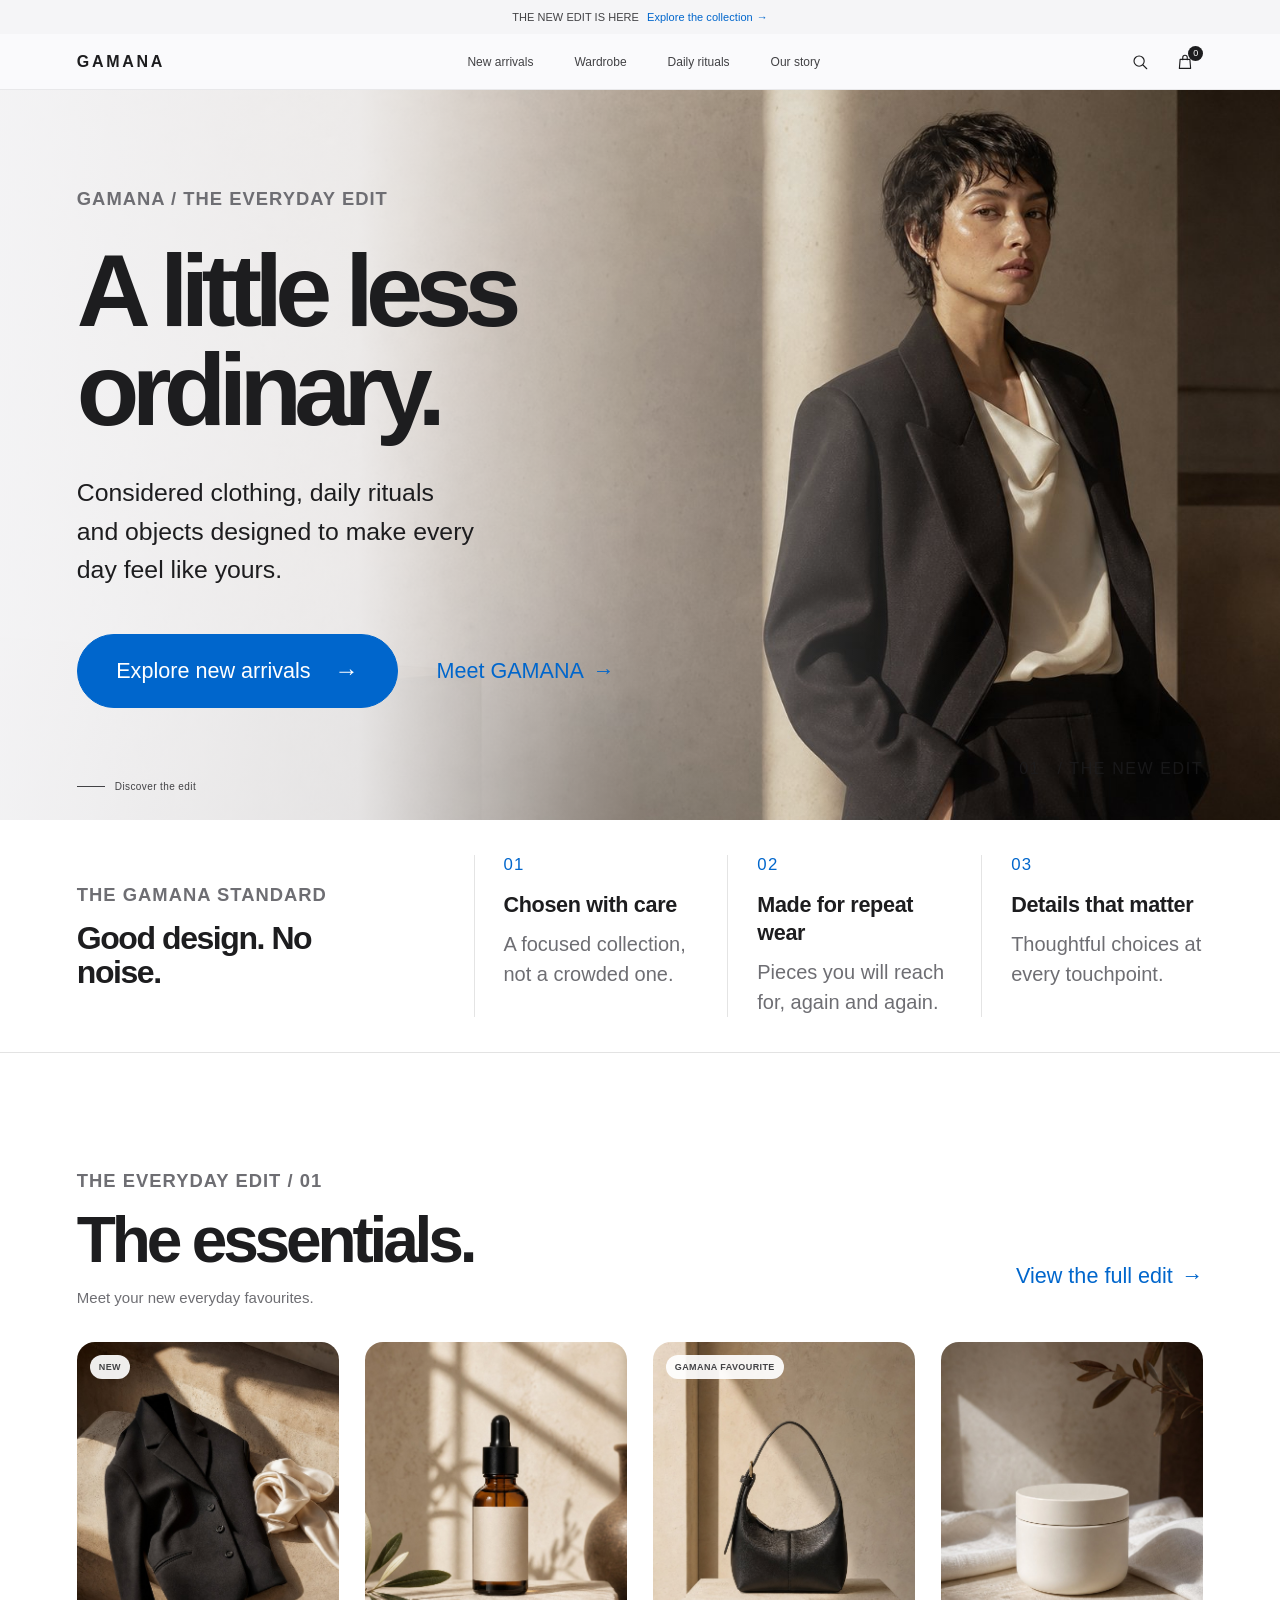
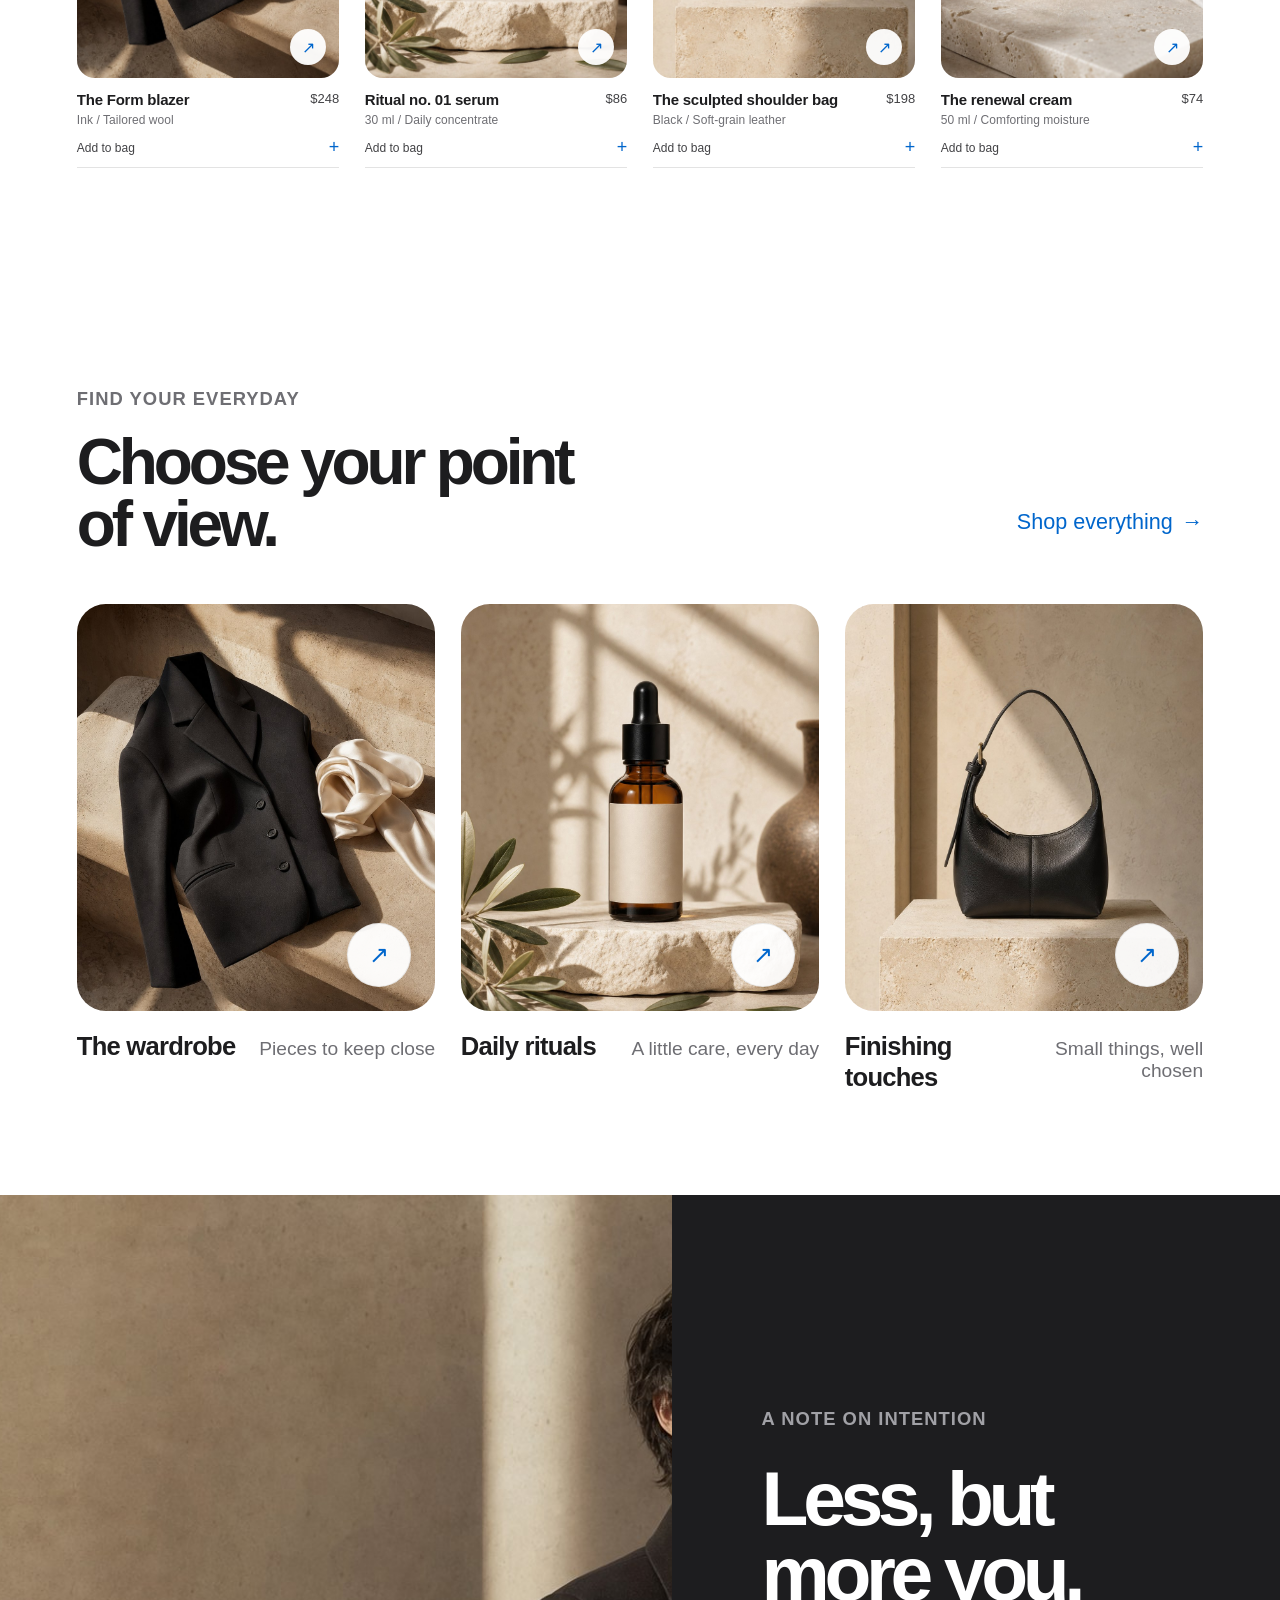
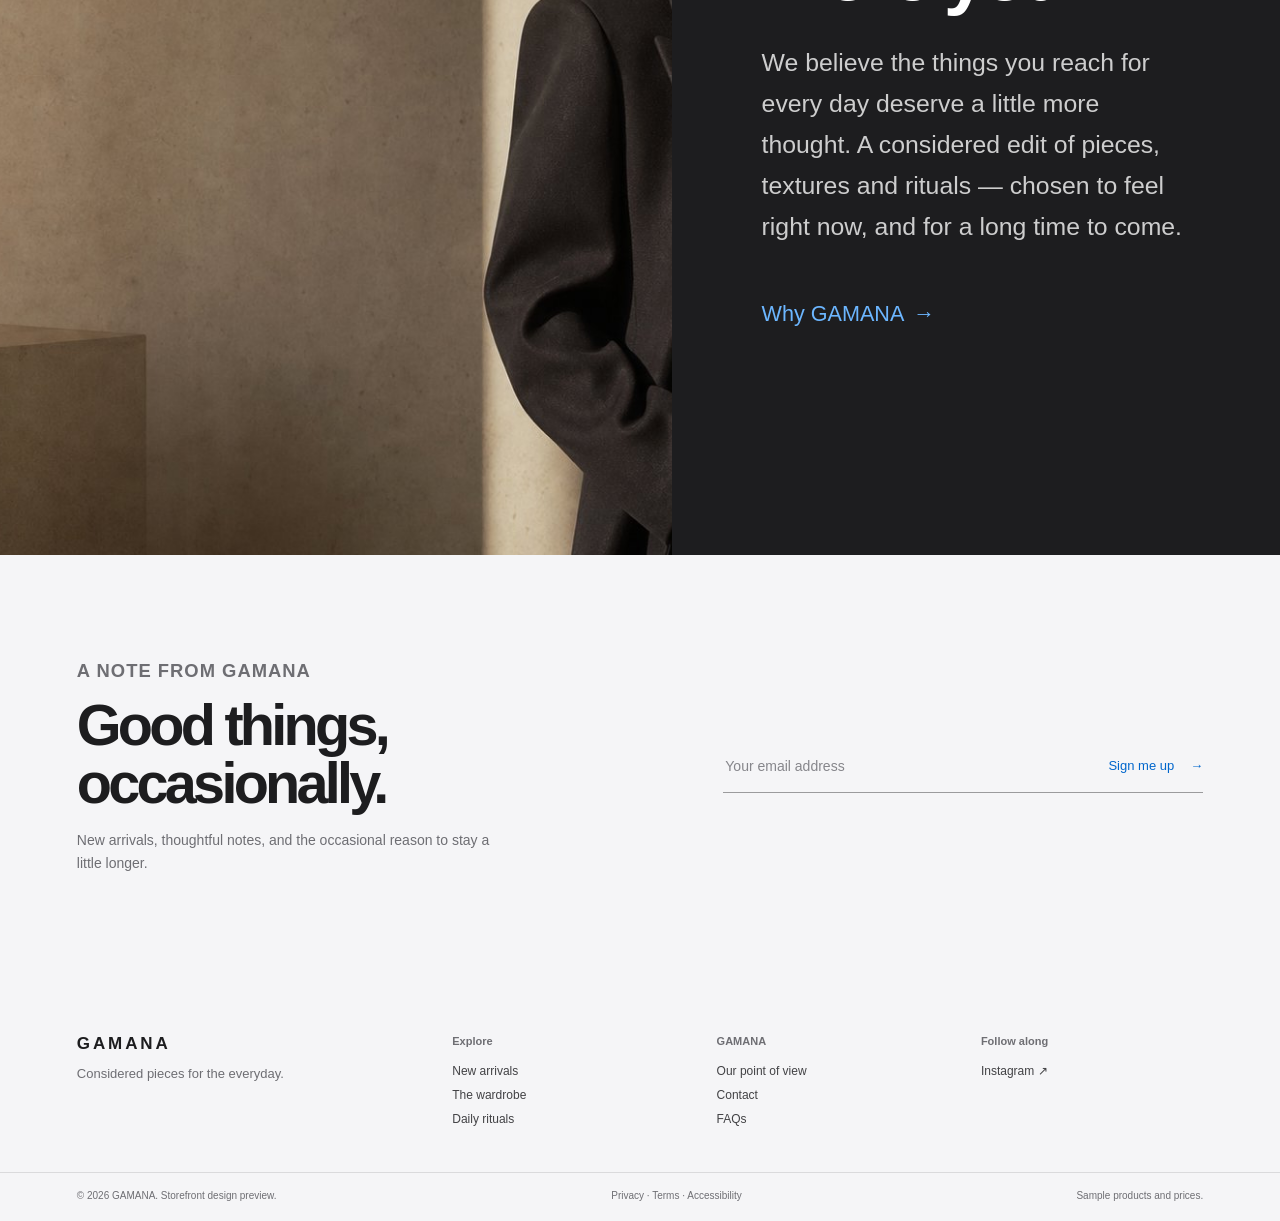
==== commit beb6e87b: "Rebuild GAMANA Shopify homepage with native sections Co-authored-by: arena-agent <297053741+arena-ag" ====
--- a/GAMANA/preview/index.html
+++ b/GAMANA/preview/index.html
@@ -4,9 +4,8 @@
     <meta charset="utf-8">
     <meta name="viewport" content="width=device-width, initial-scale=1">
     <meta name="theme-color" content="#f5f5f7">
-    <meta name="description" content="AUREL — considered clothing, daily rituals and objects for the everyday.">
-    <title>AUREL — The everyday, made exceptional</title>
-    <link rel="stylesheet" href="../assets/atelier.css">
+    <meta name="description" content="GAMANA — considered clothing, daily rituals and objects for the everyday.">
+    <title>GAMANA — The everyday, made exceptional</title>
     <link rel="stylesheet" href="../assets/storefront.css">
     <link rel="stylesheet" href="preview.css">
   </head>
@@ -22,7 +21,7 @@
       <button class="demo-menu-toggle" type="button" aria-expanded="false" aria-controls="mobileMenu" aria-label="Open menu">
         <span></span><span></span>
       </button>
-      <a class="demo-wordmark" href="#top" aria-label="AUREL home">AUREL</a>
+      <a class="demo-wordmark" href="#top" aria-label="GAMANA home">GAMANA</a>
       <nav class="demo-nav" aria-label="Main navigation">
         <a href="#new">New arrivals</a>
         <a href="#wardrobe">Wardrobe</a>
@@ -54,12 +53,12 @@
         <div class="atelier-hero__veil" aria-hidden="true"></div>
         <div class="atelier-hero__inner page-width">
           <div class="atelier-hero__copy">
-            <p class="atelier-eyebrow">AUREL / THE EVERYDAY EDIT</p>
+            <p class="atelier-eyebrow">GAMANA / THE EVERYDAY EDIT</p>
             <h1 class="atelier-hero__title" id="hero-title"><span>A little less</span><em>ordinary.</em></h1>
             <p class="atelier-hero__body">Considered clothing, daily rituals and objects designed to make every day feel like yours.</p>
             <div class="atelier-hero__actions">
               <a class="demo-button atelier-button" href="#new"><span>Explore new arrivals</span><span class="atelier-button__arrow" aria-hidden="true">→</span></a>
-              <a class="atelier-text-link" href="#story">Meet AUREL <span aria-hidden="true">→</span></a>
+              <a class="atelier-text-link" href="#story">Meet GAMANA <span aria-hidden="true">→</span></a>
             </div>
           </div>
           <p class="atelier-hero__index" aria-hidden="true"><span>01</span> / THE NEW EDIT</p>
@@ -70,7 +69,7 @@
       <section class="atelier-values" aria-labelledby="values-title">
         <div class="atelier-values__inner page-width">
           <div class="atelier-values__intro">
-            <p class="atelier-eyebrow">THE AUREL STANDARD</p>
+            <p class="atelier-eyebrow">THE GAMANA STANDARD</p>
             <h2 class="atelier-values__heading" id="values-title">Good design. No noise.</h2>
           </div>
           <div class="atelier-values__list">
@@ -110,7 +109,7 @@
           </article>
           <article class="demo-product-card" data-product-name="The sculpted shoulder bag">
             <a class="demo-product-image" href="#wardrobe" aria-label="View the sculpted shoulder bag">
-              <span class="demo-product-tag">AUREL FAVOURITE</span>
+              <span class="demo-product-tag">GAMANA FAVOURITE</span>
               <img src="../assets/placeholder-bag.jpg" alt="Sculptural black leather shoulder bag on a limestone pedestal" width="1024" height="1280" loading="lazy">
               <span class="demo-product-view" aria-hidden="true">↗</span>
             </a>
@@ -143,13 +142,13 @@
       </section>
 
       <section class="atelier-story" id="story" aria-labelledby="story-title">
-        <div class="atelier-story__media"><img class="atelier-story__image" src="../assets/placeholder-editorial-hero.jpg" alt="AUREL editorial: understated tailoring in warm late-afternoon light" width="1568" height="980" loading="lazy"></div>
-        <div class="atelier-story__content"><div class="atelier-story__content-inner"><p class="atelier-eyebrow">A NOTE ON INTENTION</p><h2 class="atelier-story__title" id="story-title">Less, but more you.</h2><div class="atelier-story__body"><p>We believe the things you reach for every day deserve a little more thought. A considered edit of pieces, textures and rituals — chosen to feel right now, and for a long time to come.</p></div><a class="atelier-text-link" href="#footer">Why AUREL <span aria-hidden="true">→</span></a></div></div>
+        <div class="atelier-story__media"><img class="atelier-story__image" src="../assets/placeholder-editorial-hero.jpg" alt="GAMANA editorial: understated tailoring in warm late-afternoon light" width="1568" height="980" loading="lazy"></div>
+        <div class="atelier-story__content"><div class="atelier-story__content-inner"><p class="atelier-eyebrow">A NOTE ON INTENTION</p><h2 class="atelier-story__title" id="story-title">Less, but more you.</h2><div class="atelier-story__body"><p>We believe the things you reach for every day deserve a little more thought. A considered edit of pieces, textures and rituals — chosen to feel right now, and for a long time to come.</p></div><a class="atelier-text-link" href="#footer">Why GAMANA <span aria-hidden="true">→</span></a></div></div>
       </section>
 
       <section class="demo-newsletter" aria-labelledby="newsletter-title">
         <div class="demo-newsletter__inner page-width">
-          <div><p class="atelier-eyebrow">A NOTE FROM AUREL</p><h2 id="newsletter-title">Good things, occasionally.</h2><p>New arrivals, thoughtful notes, and the occasional reason to stay a little longer.</p></div>
+          <div><p class="atelier-eyebrow">A NOTE FROM GAMANA</p><h2 id="newsletter-title">Good things, occasionally.</h2><p>New arrivals, thoughtful notes, and the occasional reason to stay a little longer.</p></div>
           <form class="demo-newsletter-form" id="newsletterForm">
             <label class="visually-hidden" for="newsletterEmail">Your email address</label>
             <input id="newsletterEmail" name="email" type="email" placeholder="Your email address" autocomplete="email" required>
@@ -162,12 +161,12 @@
 
     <footer class="demo-footer" id="footer">
       <div class="demo-footer__top page-width">
-        <div class="demo-footer__brand"><a class="demo-wordmark" href="#top">AUREL</a><p>Considered pieces for the everyday.</p></div>
+        <div class="demo-footer__brand"><a class="demo-wordmark" href="#top">GAMANA</a><p>Considered pieces for the everyday.</p></div>
         <div class="demo-footer__column"><p class="demo-footer__label">Explore</p><a href="#new">New arrivals</a><a href="#wardrobe">The wardrobe</a><a href="#rituals">Daily rituals</a></div>
-        <div class="demo-footer__column"><p class="demo-footer__label">AUREL</p><a href="#story">Our point of view</a><a href="#footer">Contact</a><a href="#footer">FAQs</a></div>
+        <div class="demo-footer__column"><p class="demo-footer__label">GAMANA</p><a href="#story">Our point of view</a><a href="#footer">Contact</a><a href="#footer">FAQs</a></div>
         <div class="demo-footer__social"><p class="demo-footer__label">Follow along</p><a href="#footer" aria-label="Instagram">Instagram ↗</a></div>
       </div>
-      <div class="demo-footer__bottom page-width"><span>© 2026 AUREL. Storefront design preview.</span><span>Privacy · Terms · Accessibility</span><span>Sample products and prices.</span></div>
+      <div class="demo-footer__bottom page-width"><span>© 2026 GAMANA. Storefront design preview.</span><span>Privacy · Terms · Accessibility</span><span>Sample products and prices.</span></div>
     </footer>
 
     <dialog class="demo-dialog" id="searchDialog" aria-labelledby="searchTitle">
--- a/GAMANA/assets/storefront.css
+++ b/GAMANA/assets/storefront.css
@@ -1,16 +1,16 @@
 /*
-  AUREL storefront art direction
+  GAMANA storefront art direction
   Product-first, quiet navigation and generous campaign space inspired by modern
   editorial retail. Shopify/Dawn remains responsible for commerce and behavior.
 */
 :root {
   color-scheme: light;
-  --aurel-ink: #1d1d1f;
-  --aurel-muted: #6e6e73;
-  --aurel-paper: #f5f5f7;
-  --aurel-white: #fff;
-  --aurel-blue: #0066cc;
-  --aurel-line: rgba(29, 29, 31, 0.12);
+  --gamana-ink: #1d1d1f;
+  --gamana-muted: #6e6e73;
+  --gamana-paper: #f5f5f7;
+  --gamana-white: #fff;
+  --gamana-blue: #0066cc;
+  --gamana-line: rgba(29, 29, 31, 0.12);
   --atelier-gutter: clamp(2rem, 6vw, 9rem);
   --atelier-content: 150rem;
 }
@@ -22,8 +22,8 @@
 
 body.gradient {
   min-height: 100%;
-  background: var(--aurel-white);
-  color: var(--aurel-ink);
+  background: var(--gamana-white);
+  color: var(--gamana-ink);
   font-family: -apple-system, BlinkMacSystemFont, "Segoe UI", sans-serif;
   letter-spacing: 0.005em;
   -webkit-font-smoothing: antialiased;
@@ -51,7 +51,7 @@
 .h4,
 .h5,
 .h6 {
-  color: var(--aurel-ink);
+  color: var(--gamana-ink);
   font-family: -apple-system, BlinkMacSystemFont, "Segoe UI", sans-serif;
   font-weight: 600;
   letter-spacing: -0.045em;
@@ -66,7 +66,7 @@
 .newsletter .title,
 .email-signup-banner .banner__heading,
 .rich-text .title,
-.aurel-404 .title {
+.gamana-404 .title {
   font-family: var(--atelier-display-font, -apple-system, BlinkMacSystemFont, "Segoe UI", sans-serif);
 }
 
@@ -82,7 +82,7 @@
 }
 
 :focus-visible {
-  outline: 0.25rem solid var(--aurel-blue);
+  outline: 0.25rem solid var(--gamana-blue);
   outline-offset: 0.35rem;
 }
 
@@ -103,13 +103,13 @@
 .announcement-bar.color-scheme-1 {
   min-height: 3.5rem;
   border: 0;
-  background: var(--aurel-paper);
-  color: var(--aurel-ink);
+  background: var(--gamana-paper);
+  color: var(--gamana-ink);
 }
 
 .announcement-bar__message,
 .announcement-bar__message a {
-  color: var(--aurel-ink);
+  color: var(--gamana-ink);
   font-size: 1.1rem;
   letter-spacing: 0.01em;
   line-height: 1.45;
@@ -121,7 +121,7 @@
 }
 
 .header-wrapper {
-  border-bottom: 1px solid var(--aurel-line);
+  border-bottom: 1px solid var(--gamana-line);
   background: rgba(250, 250, 252, 0.9);
   -webkit-backdrop-filter: saturate(180%) blur(18px);
   backdrop-filter: saturate(180%) blur(18px);
@@ -139,7 +139,7 @@
 
 .header__heading .h2,
 .header__heading-link .h2 {
-  color: var(--aurel-ink);
+  color: var(--gamana-ink);
   font-family: -apple-system, BlinkMacSystemFont, "Segoe UI", sans-serif;
   font-size: 1.8rem;
   font-weight: 700;
@@ -149,7 +149,7 @@
 
 .header__menu-item,
 .header__active-menu-item {
-  color: var(--aurel-ink);
+  color: var(--gamana-ink);
   font-size: 1.25rem;
   font-weight: 400;
   letter-spacing: 0;
@@ -159,12 +159,12 @@
 .header__menu-item:hover,
 .header__active-menu-item:hover,
 .header__icon:hover {
-  color: var(--aurel-blue);
+  color: var(--gamana-blue);
 }
 
 .header__icon,
 .header__icon .svg-wrapper {
-  color: var(--aurel-ink);
+  color: var(--gamana-ink);
 }
 
 .header__icon .icon {
@@ -173,8 +173,8 @@
 }
 
 .header__icon--cart .cart-count-bubble {
-  background: var(--aurel-ink);
-  color: var(--aurel-white);
+  background: var(--gamana-ink);
+  color: var(--gamana-white);
 }
 
 /* Clean, direct calls to action */
@@ -184,10 +184,10 @@
 .shopify-payment-button__button--unbranded {
   min-height: 4.5rem;
   padding: 0.2rem 2.4rem;
-  border: 1px solid var(--aurel-blue);
+  border: 1px solid var(--gamana-blue);
   border-radius: 999px;
-  background: var(--aurel-blue);
-  color: var(--aurel-white);
+  background: var(--gamana-blue);
+  color: var(--gamana-white);
   font-size: 1.35rem;
   font-weight: 500;
   letter-spacing: 0;
@@ -210,30 +210,129 @@
 .shopify-payment-button__button--unbranded:hover {
   border-color: #004f9f;
   background: #004f9f;
-  color: var(--aurel-white);
+  color: var(--gamana-white);
   transform: translateY(-1px);
 }
 
 .button--secondary {
-  border-color: var(--aurel-blue);
+  border-color: var(--gamana-blue);
   background: transparent;
-  color: var(--aurel-blue);
+  color: var(--gamana-blue);
 }
 
 .button--secondary:hover {
   background: rgba(0, 102, 204, 0.08);
-  color: var(--aurel-blue);
-}
-
-/* Campaign hero: strong product image, direct copy, minimal overlays */
+  color: var(--gamana-blue);
+}
+
+/* Shopify homepage campaign banner and native product sections */
+#MainContent .banner {
+  position: relative;
+  min-height: clamp(58rem, 76svh, 82rem);
+  overflow: hidden;
+  background: var(--gamana-paper);
+  color: var(--gamana-ink);
+}
+
+#MainContent .banner__media {
+  z-index: 0;
+}
+
+#MainContent .banner__media > img,
+#MainContent .banner__media-image {
+  width: 100%;
+  height: 100%;
+  object-fit: cover;
+  object-position: 66% center;
+}
+
+#MainContent .banner::after {
+  z-index: 1;
+  background: linear-gradient(90deg, rgba(245, 245, 247, 0.98) 0%, rgba(245, 245, 247, 0.91) 30%, rgba(245, 245, 247, 0.34) 52%, rgba(245, 245, 247, 0) 78%);
+  opacity: 1 !important;
+}
+
+#MainContent .banner__content {
+  z-index: 2;
+  max-width: var(--atelier-content);
+  min-height: inherit;
+  padding: 6rem var(--atelier-gutter) 7rem;
+}
+
+#MainContent .banner__box,
+#MainContent .banner--desktop-transparent .banner__box {
+  width: min(100%, 62rem);
+  max-width: 62rem;
+  padding: 0;
+  border: 0;
+  background: transparent;
+  color: var(--gamana-ink);
+  text-align: left;
+  box-shadow: none;
+}
+
+#MainContent .banner__heading {
+  max-width: 9ch;
+  margin: 0;
+  color: inherit;
+  font-family: var(--atelier-display-font, -apple-system, BlinkMacSystemFont, "Segoe UI", sans-serif);
+  font-size: clamp(5.8rem, 7.2vw, 10.4rem);
+  font-weight: 650;
+  letter-spacing: -0.075em;
+  line-height: 0.97;
+  text-wrap: balance;
+}
+
+#MainContent .banner__text {
+  max-width: 42rem;
+  margin-top: 2rem;
+  color: inherit;
+  font-size: clamp(1.55rem, 1.4vw, 1.85rem);
+  line-height: 1.55;
+}
+
+#MainContent .banner__buttons {
+  justify-content: flex-start;
+  margin-top: 2.4rem;
+}
+
+#MainContent .collection__title .title,
+#MainContent .collection-list-title,
+#MainContent .multicolumn .title,
+#MainContent .newsletter .title {
+  color: var(--gamana-ink);
+  font-family: var(--atelier-display-font, -apple-system, BlinkMacSystemFont, "Segoe UI", sans-serif);
+  font-weight: 600;
+  letter-spacing: -0.06em;
+}
+
+#MainContent .collection-list-wrapper,
+#MainContent .multicolumn .page-width {
+  max-width: var(--atelier-content);
+}
+
+#MainContent .multicolumn-card__info h3 {
+  color: var(--gamana-ink);
+  font-size: 1.6rem;
+  font-weight: 600;
+  letter-spacing: -0.025em;
+}
+
+#MainContent .multicolumn-card__info .rte {
+  color: var(--gamana-muted);
+  font-size: 1.35rem;
+  line-height: 1.6;
+}
+
+/* Campaign hero for the standalone design preview */
 .atelier-hero {
   position: relative;
   isolation: isolate;
   display: flex;
   min-height: clamp(58rem, 76svh, 82rem);
   overflow: hidden;
-  background: var(--aurel-paper);
-  color: var(--aurel-ink);
+  background: var(--gamana-paper);
+  color: var(--gamana-ink);
 }
 
 .atelier-hero__media,
@@ -261,7 +360,7 @@
 }
 
 .atelier-hero--light {
-  color: var(--aurel-white);
+  color: var(--gamana-white);
 }
 
 .atelier-hero--light .atelier-hero__veil {
@@ -286,7 +385,7 @@
 
 .atelier-eyebrow {
   margin: 0 0 1.8rem;
-  color: var(--aurel-muted);
+  color: var(--gamana-muted);
   font-family: -apple-system, BlinkMacSystemFont, "Segoe UI", sans-serif;
   font-size: 1.15rem;
   font-weight: 600;
@@ -341,10 +440,10 @@
   align-items: center;
   gap: 1.5rem;
   padding: 0.2rem 2.4rem;
-  border: 1px solid var(--aurel-blue);
+  border: 1px solid var(--gamana-blue);
   border-radius: 999px;
-  background: var(--aurel-blue);
-  color: var(--aurel-white);
+  background: var(--gamana-blue);
+  color: var(--gamana-white);
   font-size: 1.35rem;
   font-weight: 500;
   letter-spacing: 0;
@@ -356,7 +455,7 @@
 .atelier-hero .atelier-button:hover {
   border-color: #004f9f;
   background: #004f9f;
-  color: var(--aurel-white);
+  color: var(--gamana-white);
   transform: translateY(-1px);
 }
 
@@ -376,7 +475,7 @@
   align-items: center;
   gap: 0.55rem;
   border: 0;
-  color: var(--aurel-blue);
+  color: var(--gamana-blue);
   font-size: 1.35rem;
   font-weight: 400;
   letter-spacing: 0;
@@ -408,9 +507,9 @@
 /* Values become a quiet service/editorial strip, not a heavy dark block */
 .atelier-values {
   padding: 3.4rem 0;
-  border-bottom: 1px solid var(--aurel-line);
-  background: var(--aurel-white);
-  color: var(--aurel-ink);
+  border-bottom: 1px solid var(--gamana-line);
+  background: var(--gamana-white);
+  color: var(--gamana-ink);
 }
 
 .atelier-values__inner {
@@ -422,13 +521,13 @@
 
 .atelier-values .atelier-eyebrow {
   margin-bottom: 0.8rem;
-  color: var(--aurel-muted);
+  color: var(--gamana-muted);
 }
 
 .atelier-values__heading {
   max-width: 14ch;
   margin: 0;
-  color: var(--aurel-ink);
+  color: var(--gamana-ink);
   font-family: inherit;
   font-size: clamp(2rem, 2.5vw, 3rem);
   font-weight: 600;
@@ -446,20 +545,20 @@
 .atelier-values__item {
   padding: 0 0 0 1.8rem;
   border-top: 0;
-  border-left: 1px solid var(--aurel-line);
+  border-left: 1px solid var(--gamana-line);
 }
 
 .atelier-values__number {
   display: block;
   margin: 0 0 1rem;
-  color: var(--aurel-blue);
+  color: var(--gamana-blue);
   font-size: 1.05rem;
   letter-spacing: 0.08em;
 }
 
 .atelier-values__item h3 {
   margin: 0 0 0.6rem;
-  color: var(--aurel-ink);
+  color: var(--gamana-ink);
   font-family: inherit;
   font-size: 1.35rem;
   font-weight: 600;
@@ -471,7 +570,7 @@
 .atelier-values__item p {
   max-width: 25rem;
   margin: 0;
-  color: var(--aurel-muted);
+  color: var(--gamana-muted);
   font-size: 1.25rem;
   line-height: 1.5;
 }
@@ -497,7 +596,7 @@
 .featured-collection .collection__title .title,
 .featured-collection .title {
   margin: 0;
-  color: var(--aurel-ink);
+  color: var(--gamana-ink);
   font-family: inherit;
   font-size: clamp(3.5rem, 5vw, 6.4rem);
   font-weight: 600;
@@ -508,7 +607,7 @@
 .featured-collection .collection__description,
 .featured-collection .collection__description p {
   max-width: 54rem;
-  color: var(--aurel-muted);
+  color: var(--gamana-muted);
   font-size: 1.5rem;
   line-height: 1.55;
 }
@@ -523,18 +622,18 @@
 }
 
 .card-wrapper {
-  color: var(--aurel-ink);
+  color: var(--gamana-ink);
 }
 
 .card__inner {
   overflow: hidden;
   border-radius: 1.8rem;
-  background: var(--aurel-paper);
+  background: var(--gamana-paper);
 }
 
 .card__media .media,
 .card__inner .card__media {
-  background: var(--aurel-paper);
+  background: var(--gamana-paper);
 }
 
 .card__media img {
@@ -551,7 +650,7 @@
 
 .card__heading,
 .card__heading a {
-  color: var(--aurel-ink);
+  color: var(--gamana-ink);
   font-family: inherit;
   font-size: 1.55rem;
   font-weight: 600;
@@ -561,7 +660,7 @@
 .price,
 .price-item,
 .caption-with-letter-spacing {
-  color: var(--aurel-muted);
+  color: var(--gamana-muted);
   font-size: 1.3rem;
   letter-spacing: 0;
 }
@@ -595,7 +694,7 @@
 .atelier-categories__heading-row h2 {
   max-width: 14ch;
   margin: 0;
-  color: var(--aurel-ink);
+  color: var(--gamana-ink);
   font-family: inherit;
   font-size: clamp(3.5rem, 5vw, 6.4rem);
   font-weight: 600;
@@ -616,7 +715,7 @@
 
 .atelier-category {
   display: block;
-  color: var(--aurel-ink);
+  color: var(--gamana-ink);
   text-decoration: none;
 }
 
@@ -625,7 +724,7 @@
   overflow: hidden;
   aspect-ratio: 0.88;
   border-radius: 1.8rem;
-  background: var(--aurel-paper);
+  background: var(--gamana-paper);
 }
 
 .atelier-category__image {
@@ -651,13 +750,13 @@
   border: 1px solid rgba(29, 29, 31, 0.08);
   border-radius: 50%;
   background: rgba(255, 255, 255, 0.94);
-  color: var(--aurel-blue);
+  color: var(--gamana-blue);
   font-size: 1.5rem;
   transition: transform 180ms ease, background-color 180ms ease;
 }
 
 .atelier-category:hover .atelier-category__arrow {
-  background: var(--aurel-white);
+  background: var(--gamana-white);
   transform: translate(2px, -2px);
 }
 
@@ -671,7 +770,7 @@
 
 .atelier-category__meta h3 {
   margin: 0;
-  color: var(--aurel-ink);
+  color: var(--gamana-ink);
   font-family: inherit;
   font-size: clamp(1.6rem, 1.8vw, 2rem);
   font-weight: 600;
@@ -680,7 +779,7 @@
 }
 
 .atelier-category__meta span {
-  color: var(--aurel-muted);
+  color: var(--gamana-muted);
   font-size: 1.2rem;
   text-align: right;
 }
@@ -692,7 +791,7 @@
   min-height: 60rem;
   overflow: hidden;
   background: #1d1d1f;
-  color: var(--aurel-white);
+  color: var(--gamana-white);
 }
 
 .atelier-story--image-right .atelier-story__media {
@@ -722,7 +821,7 @@
   display: flex;
   align-items: center;
   padding: clamp(4rem, 7vw, 10rem);
-  color: var(--aurel-white);
+  color: var(--gamana-white);
 }
 
 .atelier-story__content-inner {
@@ -737,7 +836,7 @@
 .atelier-story__title {
   max-width: 9ch;
   margin: 0 0 2rem;
-  color: var(--aurel-white);
+  color: var(--gamana-white);
   font-family: inherit;
   font-size: clamp(4.4rem, 6vw, 7.8rem);
   font-weight: 600;
@@ -769,7 +868,7 @@
 .newsletter,
 .email-signup-banner,
 .rich-text {
-  background: var(--aurel-paper);
+  background: var(--gamana-paper);
 }
 
 .newsletter .title,
@@ -798,8 +897,8 @@
 
 .footer {
   margin-top: 0;
-  background: var(--aurel-paper);
-  color: var(--aurel-ink);
+  background: var(--gamana-paper);
+  color: var(--gamana-ink);
 }
 
 .footer .footer-block__heading,
@@ -807,7 +906,7 @@
 .footer a,
 .footer .copyright__content,
 .footer .policies a {
-  color: var(--aurel-ink);
+  color: var(--gamana-ink);
 }
 
 .footer .footer-block__heading {
@@ -821,21 +920,21 @@
 }
 
 .footer .footer__content-bottom {
-  border-top-color: var(--aurel-line);
+  border-top-color: var(--gamana-line);
 }
 
 .footer a:hover {
-  color: var(--aurel-blue);
+  color: var(--gamana-blue);
 }
 
 .cart-drawer .drawer__inner,
 .cart-notification {
-  background: var(--aurel-white);
+  background: var(--gamana-white);
 }
 
 .cart-drawer .drawer__heading,
 .cart__empty-text {
-  color: var(--aurel-ink);
+  color: var(--gamana-ink);
   font-family: inherit;
   font-size: 3.2rem;
   font-weight: 600;
@@ -847,7 +946,7 @@
 }
 
 /* A real 404 remains useful without becoming a dead end. */
-.aurel-404 {
+.gamana-404 {
   display: flex;
   min-height: min(70vh, 68rem);
   flex-direction: column;
@@ -858,11 +957,11 @@
   text-align: center;
 }
 
-.aurel-404 .atelier-eyebrow {
+.gamana-404 .atelier-eyebrow {
   margin-bottom: 1.5rem;
 }
 
-.aurel-404 .title {
+.gamana-404 .title {
   max-width: 14ch;
   margin: 0;
   font-family: inherit;
@@ -872,15 +971,15 @@
   line-height: 0.98;
 }
 
-.aurel-404__message {
+.gamana-404__message {
   max-width: 54rem;
   margin: 1.8rem 0 0;
-  color: var(--aurel-muted);
+  color: var(--gamana-muted);
   font-size: 1.6rem;
   line-height: 1.6;
 }
 
-.aurel-404__actions {
+.gamana-404__actions {
   display: flex;
   flex-wrap: wrap;
   align-items: center;
@@ -889,38 +988,46 @@
   margin-top: 2.8rem;
 }
 
-.aurel-404__search {
+.gamana-404__search {
   display: flex;
   width: min(100%, 50rem);
   gap: 1rem;
   margin-top: 4.5rem;
 }
 
-.aurel-404__search input {
+.gamana-404__search input {
   flex: 1;
   min-width: 0;
   min-height: 4.5rem;
   padding: 0 1.5rem;
-  border: 1px solid var(--aurel-line);
+  border: 1px solid var(--gamana-line);
   border-radius: 999px;
-  background: var(--aurel-paper);
-  color: var(--aurel-ink);
+  background: var(--gamana-paper);
+  color: var(--gamana-ink);
 }
 
 @media screen and (max-width: 749px) {
-  .aurel-404 {
+  .gamana-404 {
     min-height: 64vh;
     padding-top: 6rem;
     padding-bottom: 7rem;
   }
 
-  .aurel-404__search {
+  .gamana-404__search {
     gap: 0.8rem;
   }
 }
 
 /* Responsive refinements */
 @media screen and (max-width: 989px) {
+  #MainContent .banner {
+    min-height: clamp(54rem, 72svh, 72rem);
+  }
+
+  #MainContent .banner__content {
+    padding: 5rem 4rem;
+  }
+
   .header {
     min-height: 5.2rem;
     padding-top: 0.3rem;
@@ -952,6 +1059,40 @@
 @media screen and (max-width: 749px) {
   html {
     scroll-padding-top: 7rem;
+  }
+
+  #MainContent .banner {
+    min-height: clamp(56rem, 78svh, 70rem);
+  }
+
+  #MainContent .banner__media > img,
+  #MainContent .banner__media-image {
+    object-position: 70% center;
+  }
+
+  #MainContent .banner::after {
+    background: linear-gradient(0deg, rgba(245, 245, 247, 0.98) 0%, rgba(245, 245, 247, 0.93) 31%, rgba(245, 245, 247, 0.44) 58%, rgba(245, 245, 247, 0.04) 100%);
+  }
+
+  #MainContent .banner__content {
+    min-height: inherit;
+    padding: 2.5rem 2.2rem 6rem;
+  }
+
+  #MainContent .banner__box {
+    width: 100%;
+    max-width: none;
+    text-align: left;
+  }
+
+  #MainContent .banner__heading {
+    max-width: 8ch;
+    font-size: clamp(5.6rem, 13vw, 8rem);
+  }
+
+  #MainContent .banner__text {
+    margin-top: 1.4rem;
+    font-size: 1.45rem;
   }
 
   .announcement-bar__message,
@@ -1047,7 +1188,7 @@
     grid-template-columns: 2.5rem 1fr;
     column-gap: 1rem;
     padding: 1.3rem 0 0;
-    border-top: 1px solid var(--aurel-line);
+    border-top: 1px solid var(--gamana-line);
     border-left: 0;
   }
 
@@ -1182,6 +1323,6 @@
 .newsletter .title,
 .email-signup-banner .banner__heading,
 .rich-text .title,
-.aurel-404 .title {
+.gamana-404 .title {
   font-family: var(--atelier-display-font, -apple-system, BlinkMacSystemFont, "Segoe UI", sans-serif);
 }
